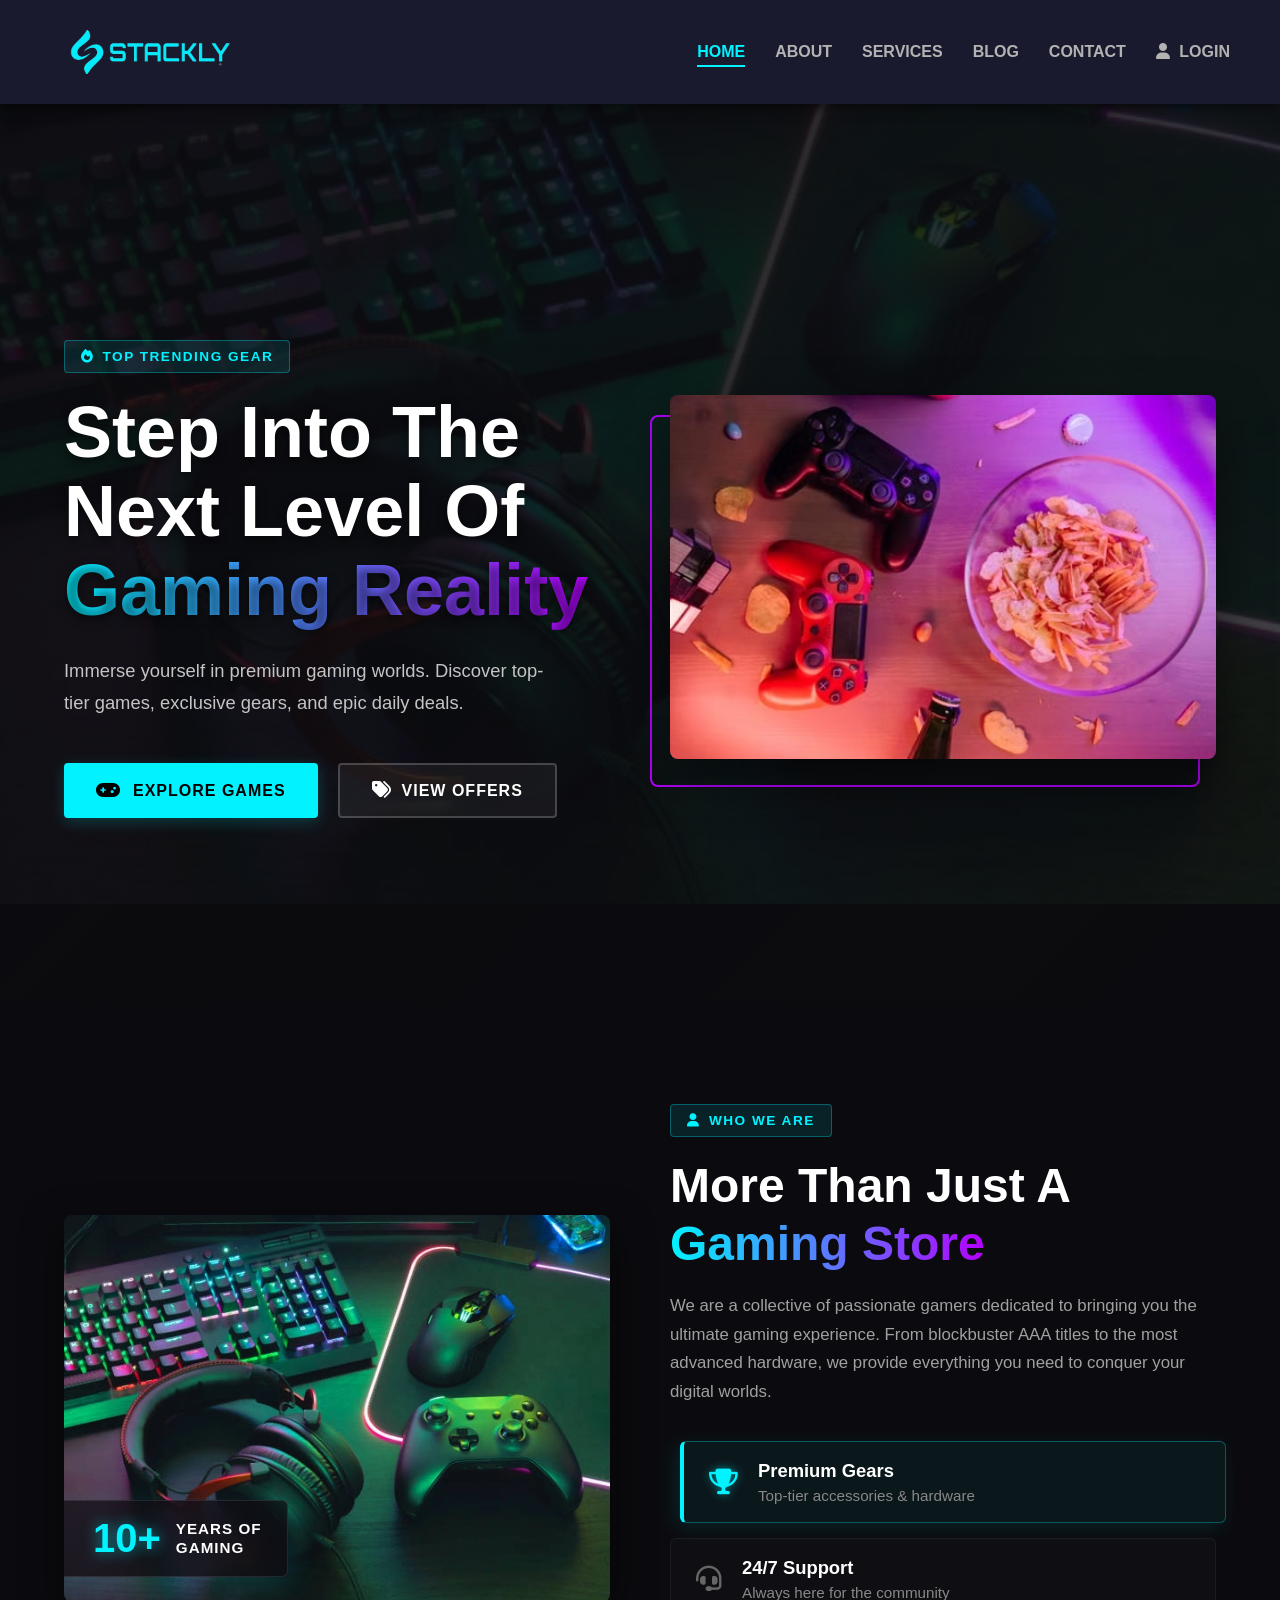
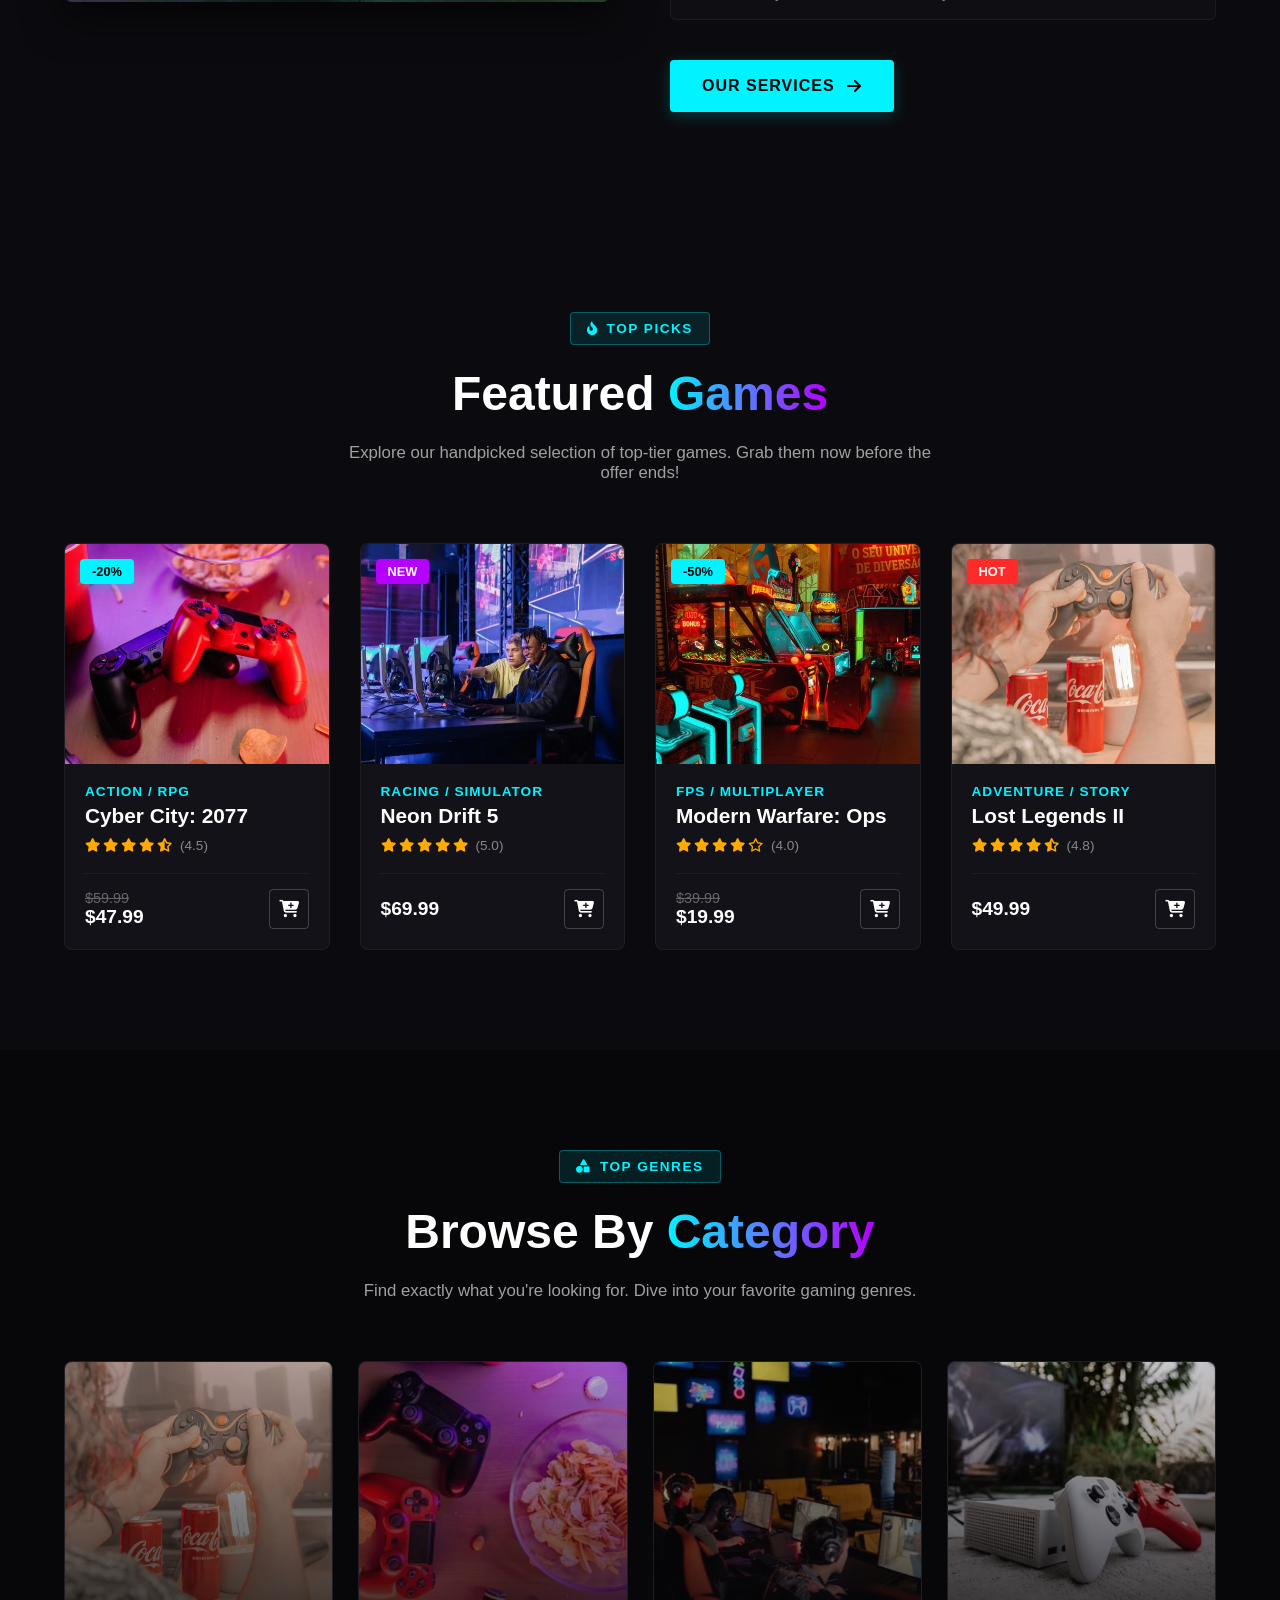
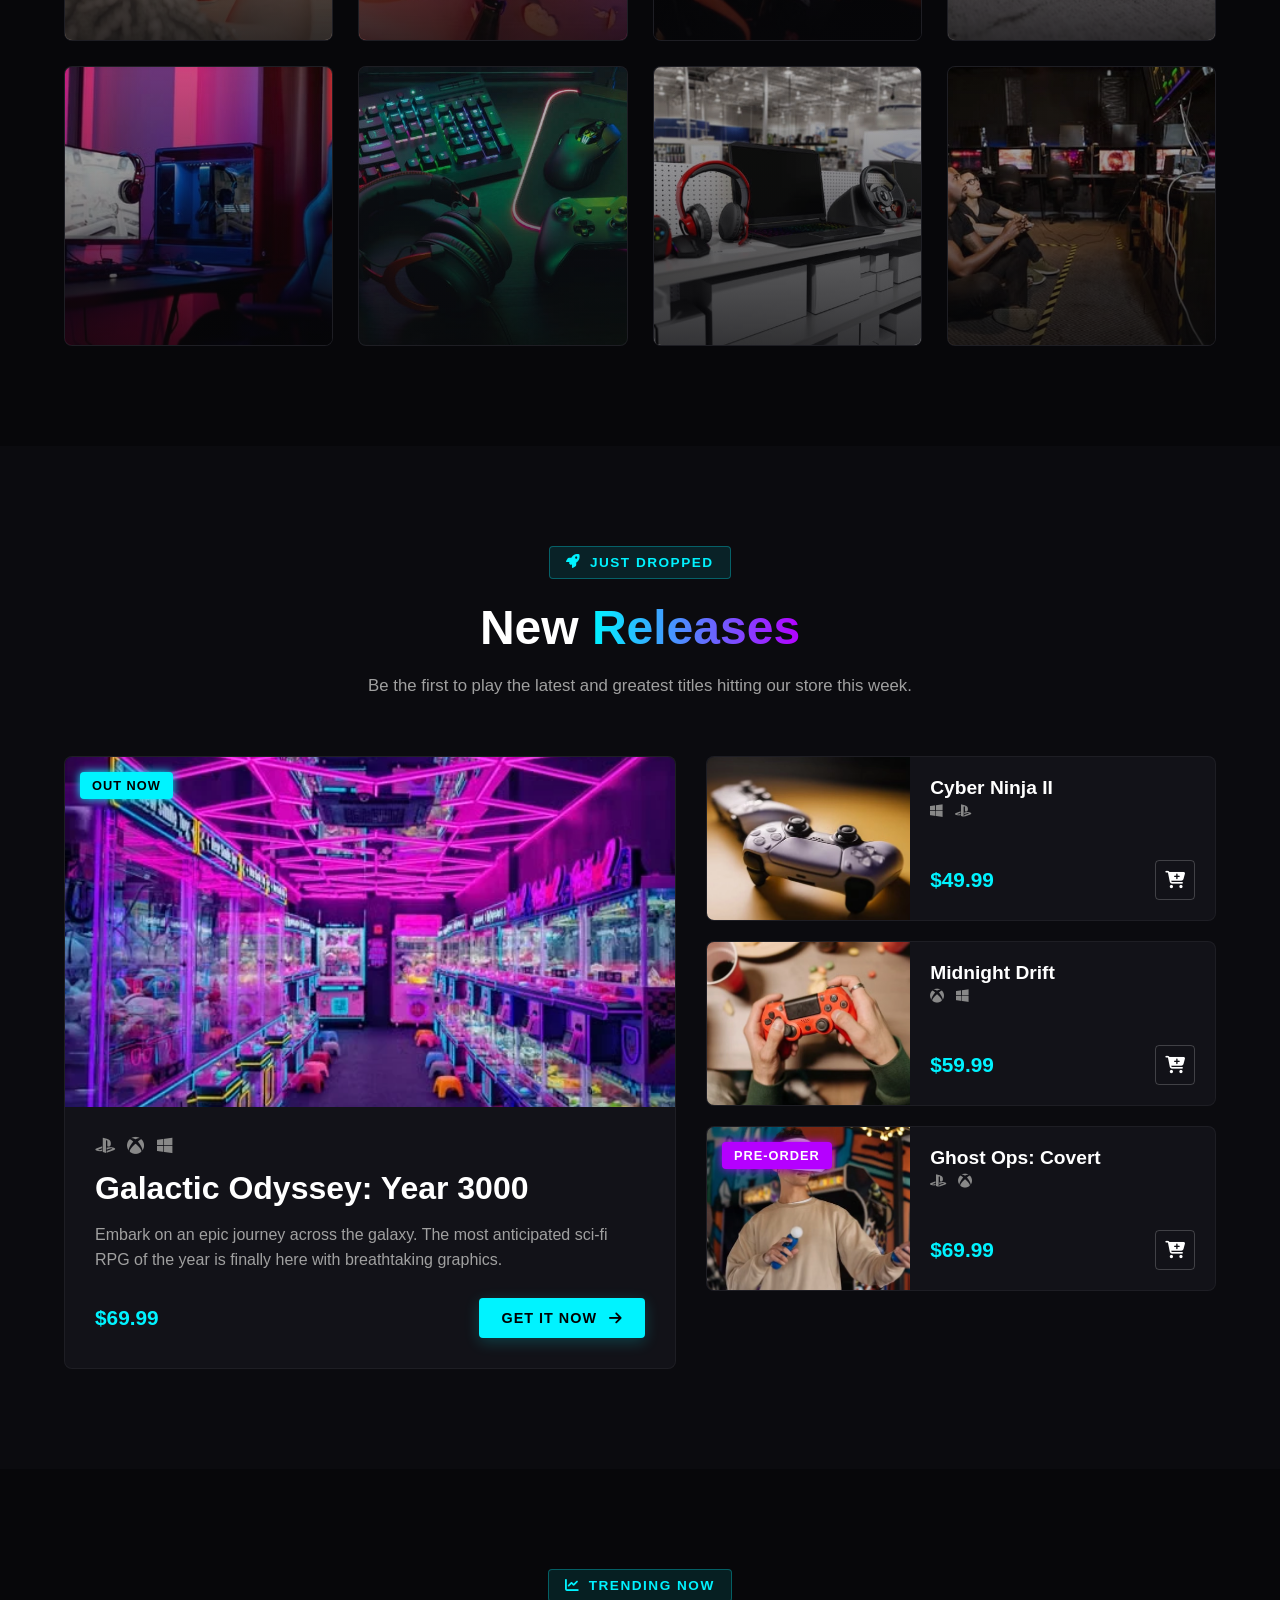
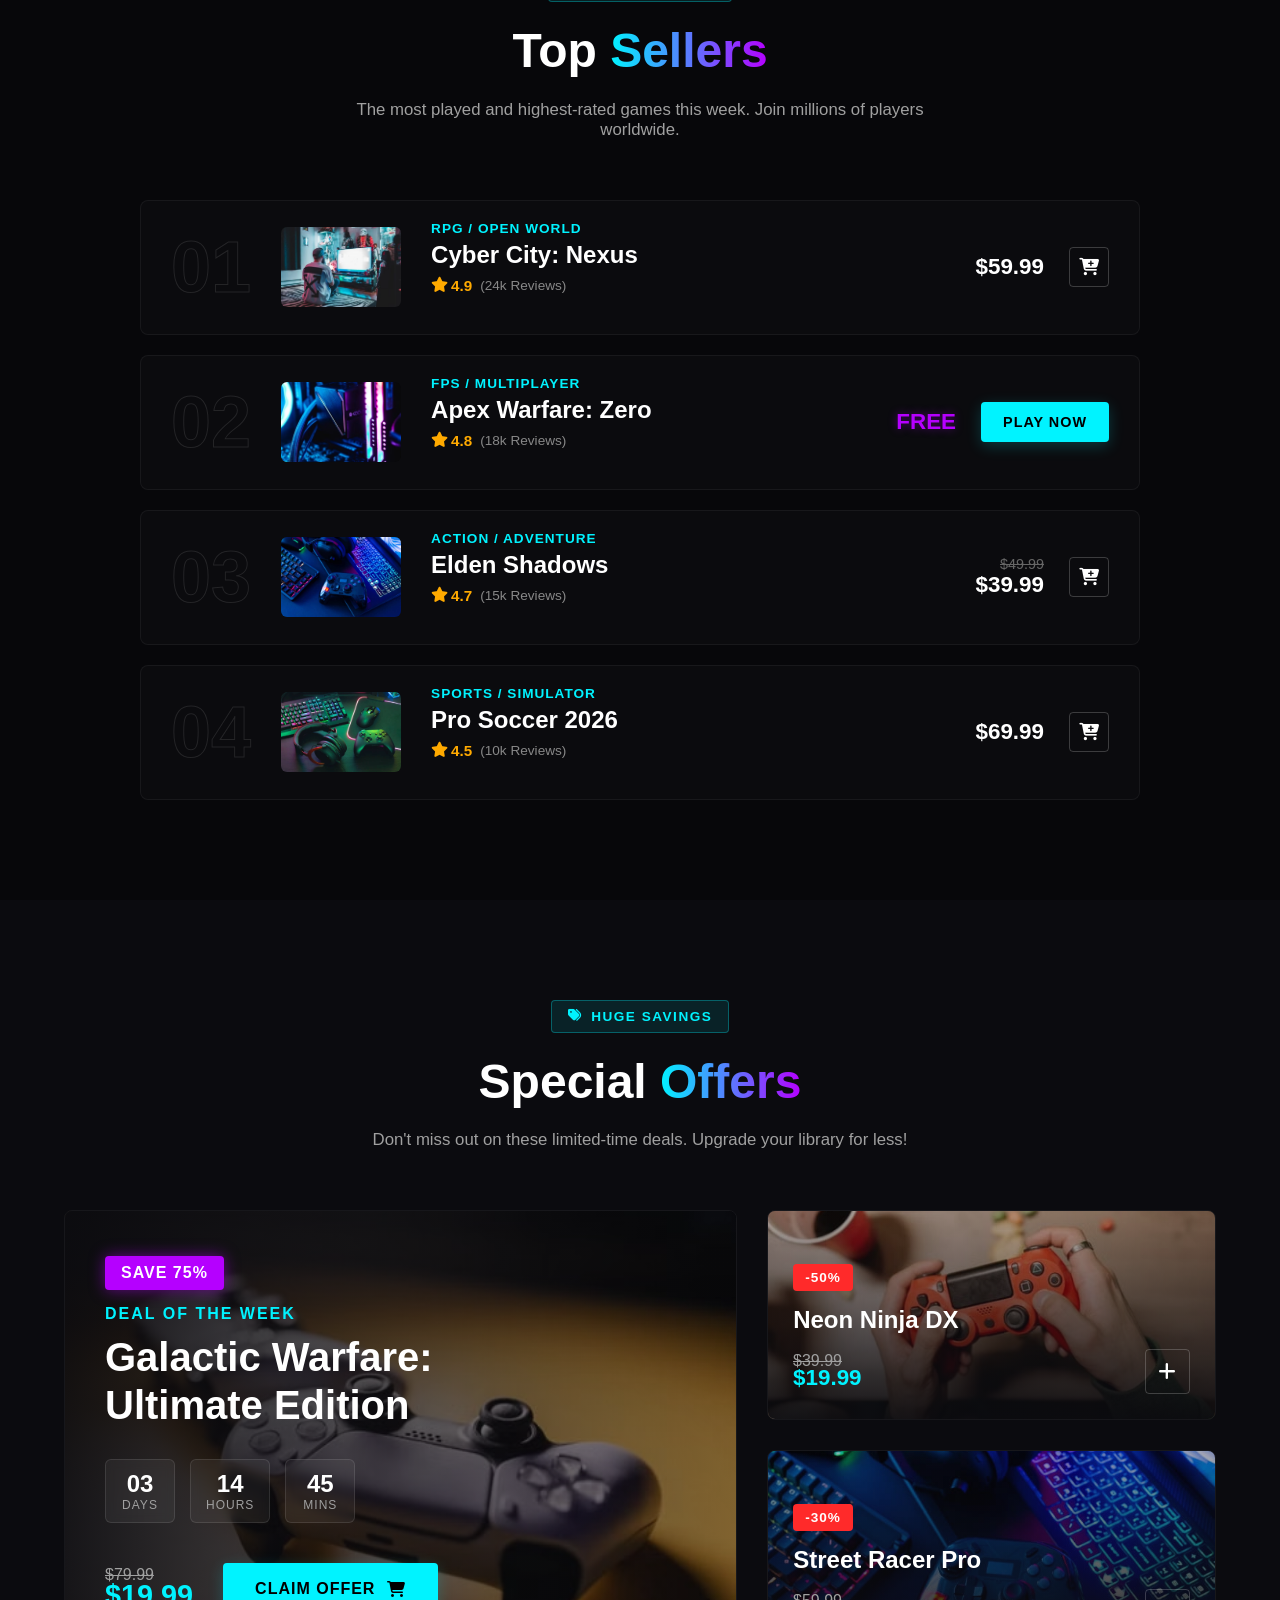
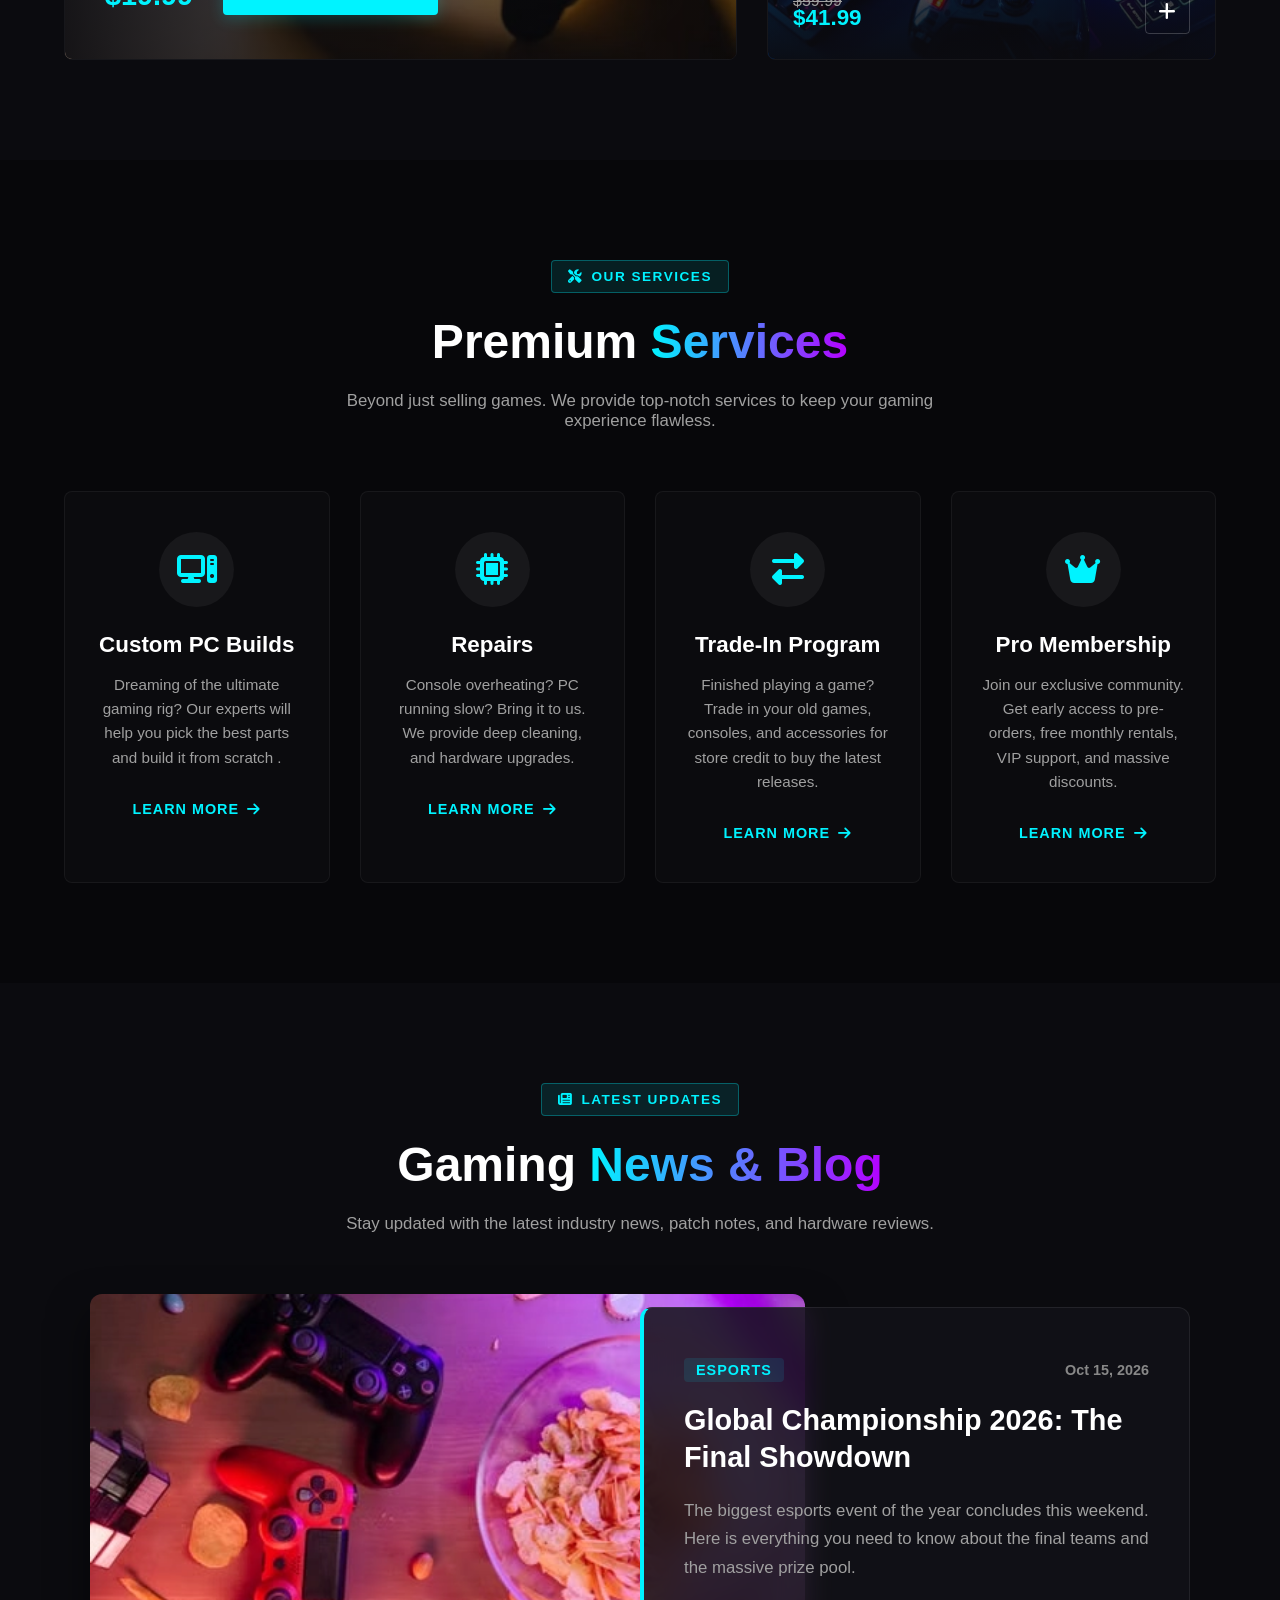
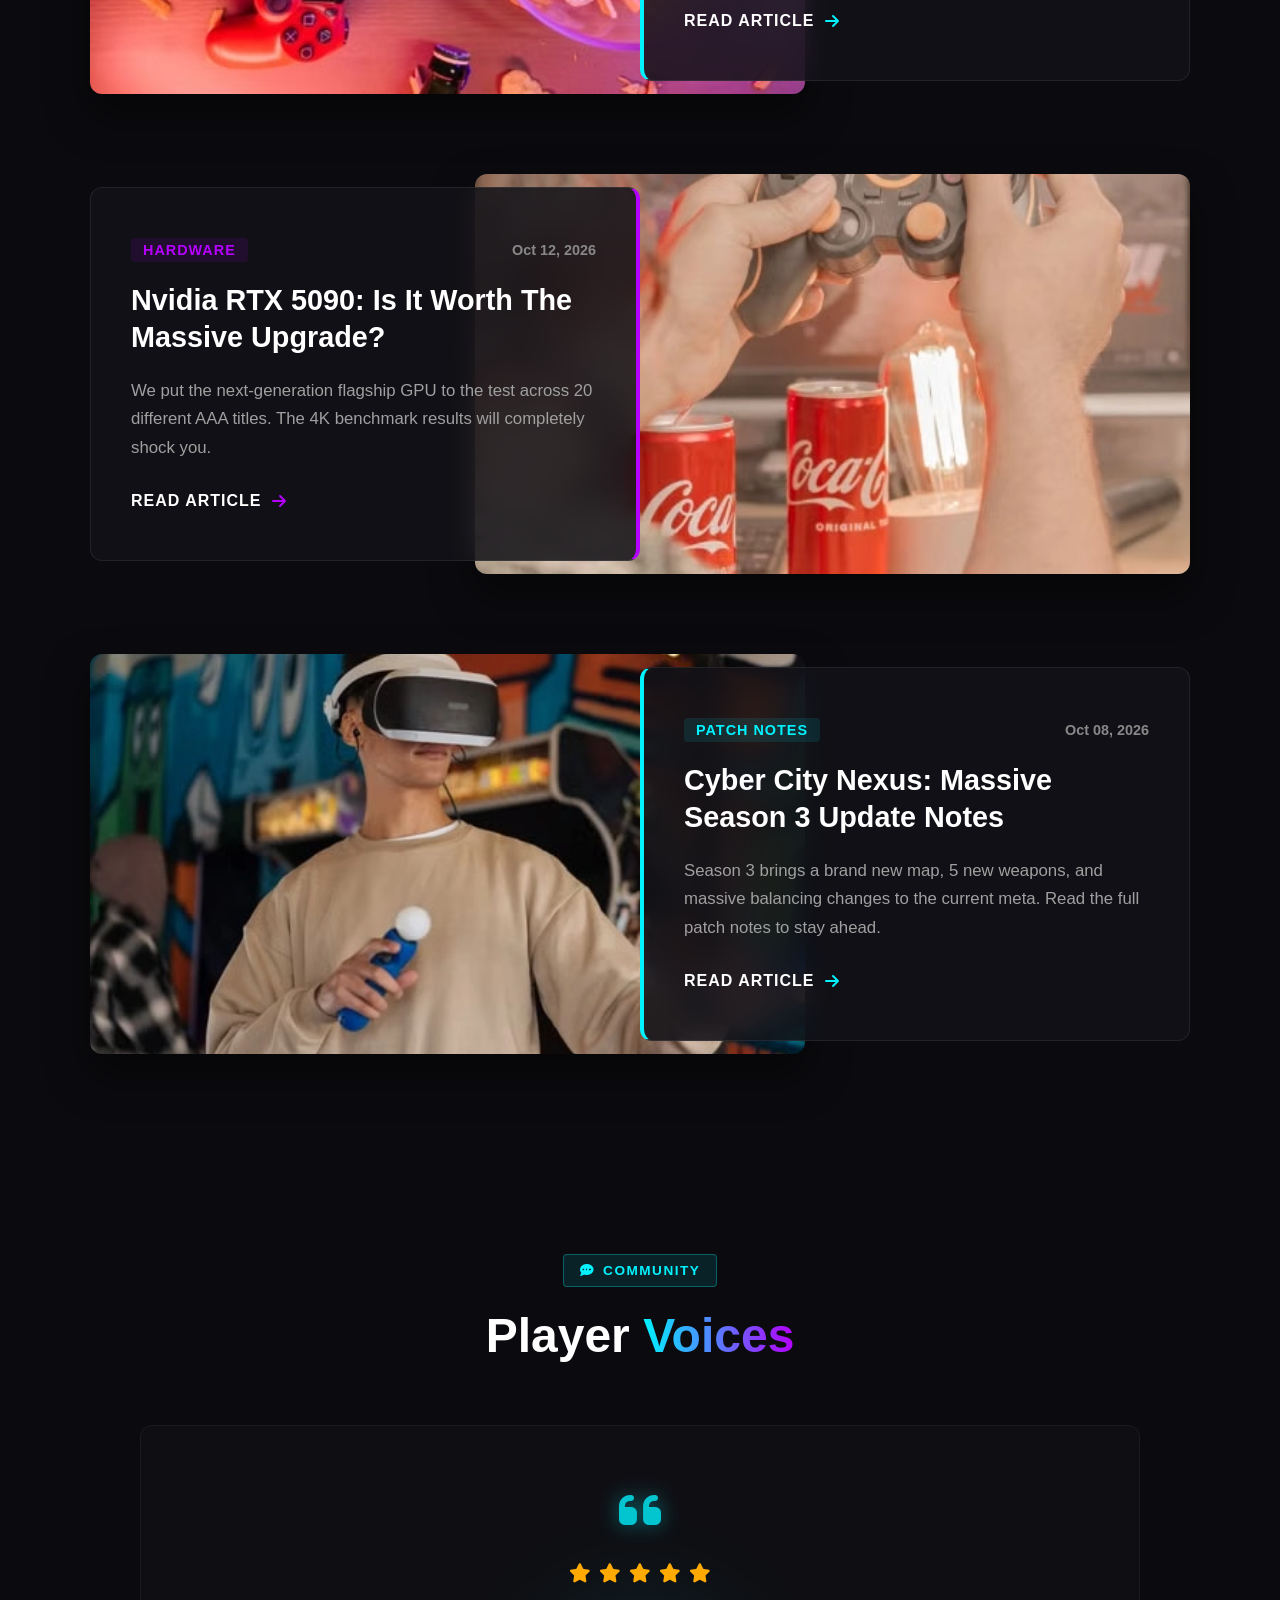
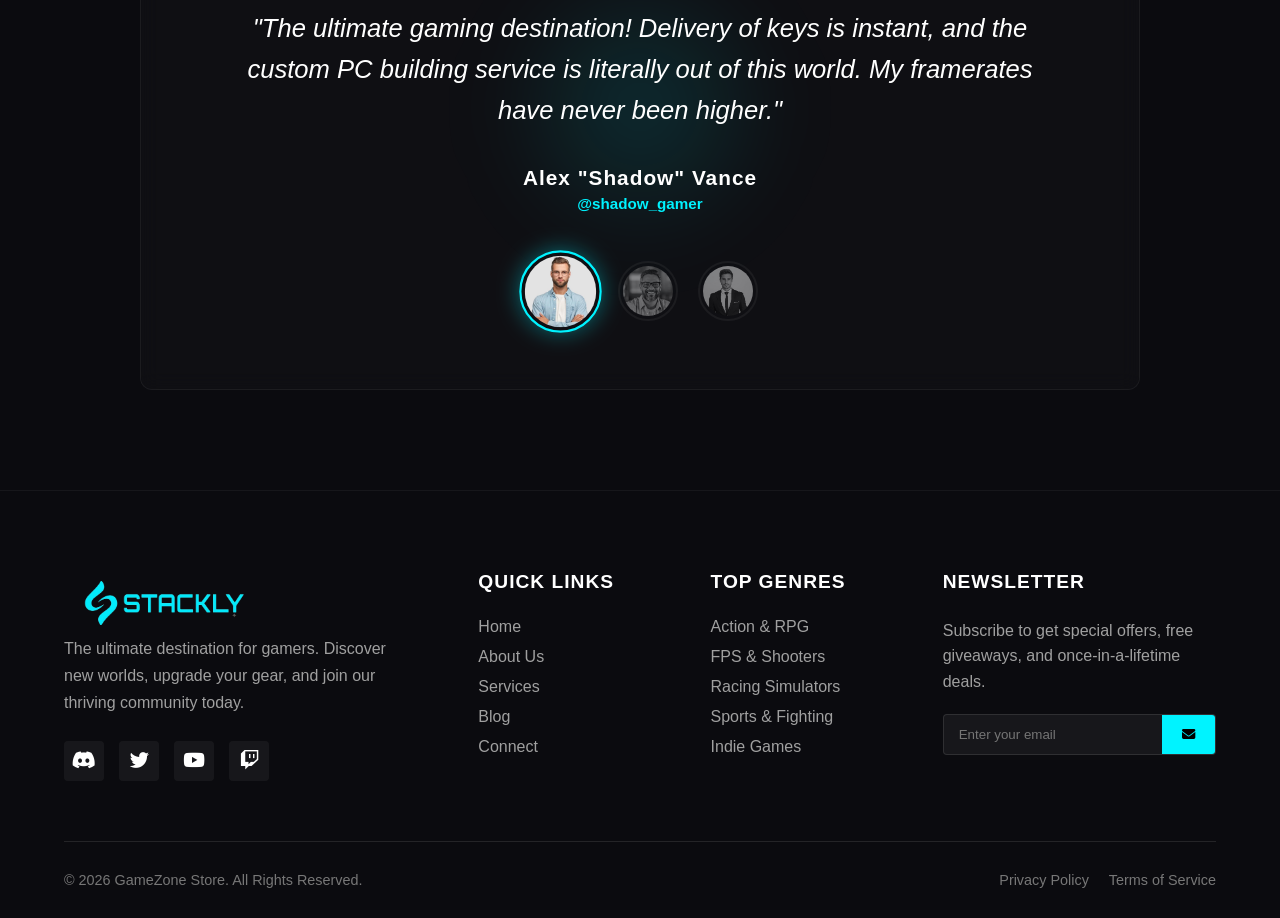
==== index.html @ 9d077d4b "Gaming Store" ====
<!DOCTYPE html>
<html lang="en">

<head>
    <meta charset="UTF-8">
    <meta name="viewport" content="width=device-width, initial-scale=1.0">
    <title>Gaming Store Navbar</title>
    <link rel="stylesheet" href="https://cdnjs.cloudflare.com/ajax/libs/font-awesome/6.4.0/css/all.min.css">
    <link href="https://unpkg.com/aos@2.3.1/dist/aos.css" rel="stylesheet">
    <link rel="stylesheet" href="style.css">
    <link rel="stylesheet" href="gaming.css">
</head>

<body>

 
<div id="cyber-loader" class="cyber-loader-overlay">
    <div class="cyber-grid-bg"></div>
    <div class="loader-content">
        
       
        <div class="loader-logo">
            <i class="fa-solid fa-gamepad"></i> STACKLEY<span class="neon-purple-text"></span>
        </div>
        
      
        <div class="loader-status" id="loader-status-text">INITIALIZING NEURAL LINK...</div>
        
  
        <div class="loader-bar-container">
            <div class="loader-bar-fill" id="loader-bar"></div>
        </div>
        
        
        <div class="loader-percentage" id="loader-percentage">0%</div>

    </div>
</div>


    <header id="main-header">
        <a href="index.html" class="logo-container">
            <img src="./asset/logo_aqua.webp" alt="Company Logo" class="logo-img">
        </a>

        <nav>
            <ul class="nav-links" id="nav-links">
                <li><a href="index.html" class="nav-item active">Home</a></li>
                <li><a href="about.html" class="nav-item">About</a></li>
                <li><a href="Service.html" class="nav-item">Services</a></li>
                <li><a href="blog.html" class="nav-item">Blog</a></li>
                <li><a href="contact.html" class="nav-item">Contact</a></li>
                <li><a href="login.html" class="nav-item login-btn"><i class="fa-solid fa-user"></i> Login</a></li>
            </ul>
        </nav>


        <div class="menu-toggle" id="menu-toggle">
            <i class="fa-solid fa-bars"></i>
        </div>
    </header>



    <section id="home" class="hero-section">

        <div class="hero-overlay"></div>

        <div class="hero-container">


            <div class="hero-content">
                <div class="badge fade-in-up">
                    <i class="fa-solid fa-fire"></i> Top Trending Gear
                </div>

                <h1 class="hero-title fade-in-up delay-1">
                    Step Into The <br>Next Level Of <br>
                    <span class="animated-text">Gaming Reality</span>
                </h1>

                <p class="hero-subtitle fade-in-up delay-2">
                    Immerse yourself in premium gaming worlds. Discover top-tier games, exclusive gears, and epic daily
                    deals.
                </p>

                <div class="hero-buttons fade-in-up delay-3">
                    <a href="404.html" class="btn btn-primary">
                        <i class="fa-solid fa-gamepad"></i> Explore Games
                    </a>
                    <a href="404.html" class="btn btn-outline">
                        <i class="fa-solid fa-tags"></i> View Offers
                    </a>
                </div>
            </div>


            <div class="hero-visual fade-in-left delay-2">
                <div class="img-wrapper">

                    <img src="./asset/g7.webp" alt="Premium Gaming Setup" class="premium-img">
                </div>
            </div>

        </div>
    </section>



    <section id="about" class="about-section">
        <div class="about-container">


            <div class="about-visual slide-in-left">
                <div class="about-img-wrapper">
                    <img id="about-main-image" src="./asset/g.webp" alt="Gaming Setup" class="about-img">


                    <div class="years-badge floating-anim">
                        <div class="badge-glow"></div>
                        <span class="highlight-number">10+</span>
                        <span class="badge-text">Years of <br>Gaming</span>
                    </div>
                </div>
            </div>


            <div class="about-content">
                <div class="badge fade-in-up delay-1">
                    <i class="fa-solid fa-user"></i> WHO WE ARE
                </div>

                <h2 class="section-title fade-in-up delay-2">
                    More Than Just A <br>
                    <span class="animated-gradient-text">Gaming Store</span>
                </h2>

                <p class="about-description fade-in-up delay-3">
                    We are a collective of passionate gamers dedicated to bringing you the ultimate gaming experience.
                    From blockbuster AAA titles to the most advanced hardware, we provide everything you need to conquer
                    your digital worlds.
                </p>


                <div class="about-features fade-in-up delay-4">

                    <div class="feature-box active-box" data-img="./asset/g1.webp" onclick="changeImage(this)">
                        <div class="feature-icon"><i class="fa-solid fa-trophy"></i></div>
                        <div class="feature-text">
                            <h4>Premium Gears</h4>
                            <p>Top-tier accessories & hardware</p>
                        </div>
                    </div>


                    <div class="feature-box" data-img="./asset/g2.webp" onclick="changeImage(this)">
                        <div class="feature-icon"><i class="fa-solid fa-headset"></i></div>
                        <div class="feature-text">
                            <h4>24/7 Support</h4>
                            <p>Always here for the community</p>
                        </div>
                    </div>
                </div>

                <div class="fade-in-up delay-5">
                    <a href="404.html" class="btn-primary pulse-btn">
                        OUR SERVICES <i class="fa-solid fa-arrow-right btn-icon"></i>
                    </a>
                </div>
            </div>

        </div>
    </section>



    <section id="featured" class="featured-section">
        <div class="featured-container">


            <div class="section-header fade-in-up">
                <div class="badge">
                    <i class="fa-solid fa-fire-flame-curved"></i> TOP PICKS
                </div>
                <h2 class="section-title">
                    Featured <span class="animated-gradient-text">Games</span>
                </h2>
                <p class="section-subtitle">
                    Explore our handpicked selection of top-tier games. Grab them now before the offer ends!
                </p>
            </div>


            <div class="game-grid">


                <div class="game-card fade-in-up delay-1">
                    <div class="card-img-wrapper">
                        <div class="discount-badge">-20%</div>
                        <img src="./asset/g3.webp" alt="Cyber Action Game" class="card-img">
                    </div>
                    <div class="card-content">
                        <div class="game-category">Action / RPG</div>
                        <h3 class="game-title">Cyber City: 2077</h3>
                        <div class="game-rating">
                            <i class="fa-solid fa-star"></i>
                            <i class="fa-solid fa-star"></i>
                            <i class="fa-solid fa-star"></i>
                            <i class="fa-solid fa-star"></i>
                            <i class="fa-solid fa-star-half-stroke"></i>
                            <span>(4.5)</span>
                        </div>
                        <div class="card-footer">
                            <div class="game-price">
                                <span class="old-price">$59.99</span>
                                <span class="new-price">$47.99</span>
                            </div>
                            <a href="404.html" class="cart-btn"><i class="fa-solid fa-cart-plus"></i></a>
                        </div>
                    </div>
                </div>


                <div class="game-card fade-in-up delay-2">
                    <div class="card-img-wrapper">
                        <div class="discount-badge new-badge">NEW</div>
                        <img src="./asset/g4.webp" alt="Racing Game" class="card-img">
                    </div>
                    <div class="card-content">
                        <div class="game-category">Racing / Simulator</div>
                        <h3 class="game-title">Neon Drift 5</h3>
                        <div class="game-rating">
                            <i class="fa-solid fa-star"></i>
                            <i class="fa-solid fa-star"></i>
                            <i class="fa-solid fa-star"></i>
                            <i class="fa-solid fa-star"></i>
                            <i class="fa-solid fa-star"></i>
                            <span>(5.0)</span>
                        </div>
                        <div class="card-footer">
                            <div class="game-price">
                                <span class="new-price">$69.99</span>
                            </div>
                            <a href="404.html" class="cart-btn"><i class="fa-solid fa-cart-plus"></i></a>
                        </div>
                    </div>
                </div>


                <div class="game-card fade-in-up delay-3">
                    <div class="card-img-wrapper">
                        <div class="discount-badge">-50%</div>
                        <img src="./asset/g5.webp" alt="Shooter Game" class="card-img">
                    </div>
                    <div class="card-content">
                        <div class="game-category">FPS / Multiplayer</div>
                        <h3 class="game-title">Modern Warfare: Ops</h3>
                        <div class="game-rating">
                            <i class="fa-solid fa-star"></i>
                            <i class="fa-solid fa-star"></i>
                            <i class="fa-solid fa-star"></i>
                            <i class="fa-solid fa-star"></i>
                            <i class="fa-regular fa-star"></i>
                            <span>(4.0)</span>
                        </div>
                        <div class="card-footer">
                            <div class="game-price">
                                <span class="old-price">$39.99</span>
                                <span class="new-price">$19.99</span>
                            </div>
                            <a href="404.html" class="cart-btn"><i class="fa-solid fa-cart-plus"></i></a>
                        </div>
                    </div>
                </div>


                <div class="game-card fade-in-up delay-4">
                    <div class="card-img-wrapper">
                        <div class="discount-badge hot-badge">HOT</div>
                        <img src="./asset/g6.webp" alt="Adventure Game" class="card-img">
                    </div>
                    <div class="card-content">
                        <div class="game-category">Adventure / Story</div>
                        <h3 class="game-title">Lost Legends II</h3>
                        <div class="game-rating">
                            <i class="fa-solid fa-star"></i>
                            <i class="fa-solid fa-star"></i>
                            <i class="fa-solid fa-star"></i>
                            <i class="fa-solid fa-star"></i>
                            <i class="fa-solid fa-star-half-stroke"></i>
                            <span>(4.8)</span>
                        </div>
                        <div class="card-footer">
                            <div class="game-price">
                                <span class="new-price">$49.99</span>
                            </div>
                            <a href="404.html" class="cart-btn"><i class="fa-solid fa-cart-plus"></i></a>
                        </div>
                    </div>
                </div>

            </div>
        </div>
    </section>



    <section id="categories" class="categories-section">
        <div class="categories-container">


            <div class="section-header fade-in-up">
                <div class="badge">
                    <i class="fa-solid fa-shapes"></i> TOP GENRES
                </div>
                <h2 class="section-title">
                    Browse By <span class="animated-gradient-text">Category</span>
                </h2>
                <p class="section-subtitle">
                    Find exactly what you're looking for. Dive into your favorite gaming genres.
                </p>
            </div>


            <div class="category-grid">


                <a href="404.html" class="category-card fade-in-up delay-1">
                    <div class="category-bg" style="background-image: url('./asset/g6.webp');"></div>
                    <div class="category-overlay"></div>
                    <div class="category-content">
                        <div class="category-icon"><i class="fa-solid fa-khanda"></i></div>
                        <h3 class="category-title">Action</h3>
                        <span class="game-count">120+ Games</span>
                    </div>
                </a>


                <a href="404.html" class="category-card fade-in-up delay-2">
                    <div class="category-bg" style="background-image: url('./asset/g7.webp');"></div>
                    <div class="category-overlay"></div>
                    <div class="category-content">
                        <div class="category-icon"><i class="fa-solid fa-car-side"></i></div>
                        <h3 class="category-title">Racing</h3>
                        <span class="game-count">85+ Games</span>
                    </div>
                </a>


                <a href="404.html" class="category-card fade-in-up delay-3">
                    <div class="category-bg" style="background-image: url('./asset/g8.webp');"></div>
                    <div class="category-overlay"></div>
                    <div class="category-content">
                        <div class="category-icon"><i class="fa-solid fa-crosshairs"></i></div>
                        <h3 class="category-title">Shooter</h3>
                        <span class="game-count">95+ Games</span>
                    </div>
                </a>


                <a href="404.html" class="category-card fade-in-up delay-4">
                    <div class="category-bg" style="background-image: url('./asset/g9.webp');"></div>
                    <div class="category-overlay"></div>
                    <div class="category-content">
                        <div class="category-icon"><i class="fa-solid fa-dragon"></i></div>
                        <h3 class="category-title">RPG</h3>
                        <span class="game-count">150+ Games</span>
                    </div>
                </a>


                <a href="404.html" class="category-card fade-in-up delay-1">
                    <div class="category-bg" style="background-image: url('./asset/g10.webp');"></div>
                    <div class="category-overlay"></div>
                    <div class="category-content">
                        <div class="category-icon"><i class="fa-solid fa-futbol"></i></div>
                        <h3 class="category-title">Sports</h3>
                        <span class="game-count">60+ Games</span>
                    </div>
                </a>


                <a href="404.html" class="category-card fade-in-up delay-2">
                    <div class="category-bg" style="background-image: url('./asset/g.webp');"></div>
                    <div class="category-overlay"></div>
                    <div class="category-content">
                        <div class="category-icon"><i class="fa-solid fa-chess-knight"></i></div>
                        <h3 class="category-title">Strategy</h3>
                        <span class="game-count">110+ Games</span>
                    </div>
                </a>


                <a href="404.html" class="category-card fade-in-up delay-3">
                    <div class="category-bg" style="background-image: url('./asset/g1.webp');"></div>
                    <div class="category-overlay"></div>
                    <div class="category-content">
                        <div class="category-icon"><i class="fa-solid fa-ghost"></i></div>
                        <h3 class="category-title">Horror</h3>
                        <span class="game-count">45+ Games</span>
                    </div>
                </a>


                <a href="404.html" class="category-card fade-in-up delay-4">
                    <div class="category-bg" style="background-image: url('./asset/g2.webp');"></div>
                    <div class="category-overlay"></div>
                    <div class="category-content">
                        <div class="category-icon"><i class="fa-solid fa-hand-fist"></i></div>
                        <h3 class="category-title">Fighting</h3>
                        <span class="game-count">70+ Games</span>
                    </div>
                </a>

            </div>
        </div>
    </section>



    <section id="new-releases" class="new-releases-section">
        <div class="releases-container">


            <div class="section-header fade-in-up">
                <div class="badge">
                    <i class="fa-solid fa-rocket"></i> JUST DROPPED
                </div>
                <h2 class="section-title">
                    New <span class="animated-gradient-text">Releases</span>
                </h2>
                <p class="section-subtitle">
                    Be the first to play the latest and greatest titles hitting our store this week.
                </p>
            </div>


            <div class="releases-grid">


                <div class="release-card large-card fade-in-up delay-1">
                    <div class="release-img-wrapper">
                        <div class="release-badge pulse-badge">OUT NOW</div>
                        <img src="./asset/g11.webp" alt="Space Odyssey" class="release-img">
                    </div>
                    <div class="release-content">
                        <div class="platform-icons">
                            <i class="fa-brands fa-playstation"></i>
                            <i class="fa-brands fa-xbox"></i>
                            <i class="fa-brands fa-windows"></i>
                        </div>
                        <h3 class="release-title">Galactic Odyssey: Year 3000</h3>
                        <p class="release-desc">Embark on an epic journey across the galaxy. The most anticipated sci-fi
                            RPG of the year is finally here with breathtaking graphics.</p>
                        <div class="release-footer">
                            <span class="release-price">$69.99</span>
                            <a href="404.html" class="btn-primary btn-small">
                                Get It Now <i class="fa-solid fa-arrow-right btn-icon"></i>
                            </a>
                        </div>
                    </div>
                </div>


                <div class="small-cards-column">


                    <div class="release-card small-card fade-in-up delay-2">
                        <div class="release-img-wrapper">
                            <img src="./asset/g12.webp" alt="Cyber Ninja" class="release-img">
                        </div>
                        <div class="release-content">
                            <h4 class="release-title">Cyber Ninja II</h4>
                            <div class="platform-icons small-icons">
                                <i class="fa-brands fa-windows"></i>
                                <i class="fa-brands fa-playstation"></i>
                            </div>
                            <div class="release-footer">
                                <span class="release-price">$49.99</span>
                                <a href="404.html" class="cart-btn"><i class="fa-solid fa-cart-plus"></i></a>
                            </div>
                        </div>
                    </div>


                    <div class="release-card small-card fade-in-up delay-3">
                        <div class="release-img-wrapper">
                            <img src="./asset/g13.webp" alt="Street Racer" class="release-img">
                        </div>
                        <div class="release-content">
                            <h4 class="release-title">Midnight Drift</h4>
                            <div class="platform-icons small-icons">
                                <i class="fa-brands fa-xbox"></i>
                                <i class="fa-brands fa-windows"></i>
                            </div>
                            <div class="release-footer">
                                <span class="release-price">$59.99</span>
                                <a href="404.html" class="cart-btn"><i class="fa-solid fa-cart-plus"></i></a>
                            </div>
                        </div>
                    </div>


                    <div class="release-card small-card fade-in-up delay-4">
                        <div class="release-img-wrapper">
                            <div class="release-badge pre-order-badge">PRE-ORDER</div>
                            <img src="./asset/g14.webp" alt="Warzone" class="release-img">
                        </div>
                        <div class="release-content">
                            <h4 class="release-title">Ghost Ops: Covert</h4>
                            <div class="platform-icons small-icons">
                                <i class="fa-brands fa-playstation"></i>
                                <i class="fa-brands fa-xbox"></i>
                            </div>
                            <div class="release-footer">
                                <span class="release-price">$69.99</span>
                                <a href="404.html" class="cart-btn"><i class="fa-solid fa-cart-plus"></i></a>
                            </div>
                        </div>
                    </div>

                </div>
            </div>
        </div>
    </section>




    <section id="trending" class="trending-section">
        <div class="trending-container">


            <div class="section-header fade-in-up">
                <div class="badge">
                    <i class="fa-solid fa-chart-line"></i> TRENDING NOW
                </div>
                <h2 class="section-title">
                    Top <span class="animated-gradient-text">Sellers</span>
                </h2>
                <p class="section-subtitle">
                    The most played and highest-rated games this week. Join millions of players worldwide.
                </p>
            </div>


            <div class="trending-list">


                <div class="trending-item fade-in-up delay-1">
                    <div class="rank-number">01</div>
                    <div class="trending-img-wrapper">
                        <img src="./asset/g16.webp" alt="Cyberpunk" class="trending-img">
                    </div>
                    <div class="trending-info">
                        <div class="game-category">RPG / Open World</div>
                        <h3 class="game-title">Cyber City: Nexus</h3>
                        <div class="game-rating">
                            <i class="fa-solid fa-star"></i> 4.9 <span class="review-count">(24k Reviews)</span>
                        </div>
                    </div>
                    <div class="trending-action">
                        <div class="trending-price">$59.99</div>
                        <a href="404.html" class="cart-btn"><i class="fa-solid fa-cart-plus"></i></a>
                    </div>
                </div>


                <div class="trending-item fade-in-up delay-2">
                    <div class="rank-number">02</div>
                    <div class="trending-img-wrapper">
                        <img src="./asset/g17.webp" alt="FPS Game" class="trending-img">
                    </div>
                    <div class="trending-info">
                        <div class="game-category">FPS / Multiplayer</div>
                        <h3 class="game-title">Apex Warfare: Zero</h3>
                        <div class="game-rating">
                            <i class="fa-solid fa-star"></i> 4.8 <span class="review-count">(18k Reviews)</span>
                        </div>
                    </div>
                    <div class="trending-action">
                        <div class="trending-price free-price">FREE</div>
                        <a href="404.html" class="btn-primary btn-play">Play Now</a>
                    </div>
                </div>


                <div class="trending-item fade-in-up delay-3">
                    <div class="rank-number">03</div>
                    <div class="trending-img-wrapper">
                        <img src="./asset/g18.webp" alt="Action Game" class="trending-img">
                    </div>
                    <div class="trending-info">
                        <div class="game-category">Action / Adventure</div>
                        <h3 class="game-title">Elden Shadows</h3>
                        <div class="game-rating">
                            <i class="fa-solid fa-star"></i> 4.7 <span class="review-count">(15k Reviews)</span>
                        </div>
                    </div>
                    <div class="trending-action">
                        <div class="trending-price">
                            <span class="old-price">$49.99</span>
                            $39.99
                        </div>
                        <a href="404.html" class="cart-btn"><i class="fa-solid fa-cart-plus"></i></a>
                    </div>
                </div>


                <div class="trending-item fade-in-up delay-4">
                    <div class="rank-number">04</div>
                    <div class="trending-img-wrapper">
                        <img src="./asset/g.webp" alt="Sports Game" class="trending-img">
                    </div>
                    <div class="trending-info">
                        <div class="game-category">Sports / Simulator</div>
                        <h3 class="game-title">Pro Soccer 2026</h3>
                        <div class="game-rating">
                            <i class="fa-solid fa-star"></i> 4.5 <span class="review-count">(10k Reviews)</span>
                        </div>
                    </div>
                    <div class="trending-action">
                        <div class="trending-price">$69.99</div>
                        <a href="404.html" class="cart-btn"><i class="fa-solid fa-cart-plus"></i></a>
                    </div>
                </div>

            </div>
        </div>
    </section>



    <section id="offers" class="offers-section">
        <div class="offers-container">


            <div class="section-header fade-in-up">
                <div class="badge">
                    <i class="fa-solid fa-tags"></i> HUGE SAVINGS
                </div>
                <h2 class="section-title">
                    Special <span class="animated-gradient-text">Offers</span>
                </h2>
                <p class="section-subtitle">
                    Don't miss out on these limited-time deals. Upgrade your library for less!
                </p>
            </div>


            <div class="offers-grid">


                <div class="offer-card large-offer fade-in-up delay-1">
                    <div class="offer-bg" style="background-image: url('./asset/g12.webp');"></div>
                    <div class="offer-overlay"></div>

                    <div class="offer-content">
                        <div class="discount-tag highlight-tag">SAVE 75%</div>
                        <h4 class="offer-subtitle">DEAL OF THE WEEK</h4>
                        <h2 class="offer-title">Galactic Warfare: Ultimate Edition</h2>


                        <div class="countdown-timer">
                            <div class="time-box">
                                <span class="time-num">03</span>
                                <span class="time-label">Days</span>
                            </div>
                            <div class="time-box">
                                <span class="time-num">14</span>
                                <span class="time-label">Hours</span>
                            </div>
                            <div class="time-box">
                                <span class="time-num">45</span>
                                <span class="time-label">Mins</span>
                            </div>
                        </div>

                        <div class="offer-action">
                            <div class="offer-price">
                                <span class="old-price">$79.99</span>
                                <span class="new-price">$19.99</span>
                            </div>
                            <a href="404.html" class="btn-primary">Claim Offer <i
                                    class="fa-solid fa-cart-shopping btn-icon"></i></a>
                        </div>
                    </div>
                </div>


                <div class="small-offers-column">


                    <div class="offer-card small-offer fade-in-up delay-2">
                        <div class="offer-bg" style="background-image: url('./asset/g13.webp');"></div>
                        <div class="offer-overlay"></div>
                        <div class="offer-content">
                            <div class="discount-tag">-50%</div>
                            <h3 class="offer-title">Neon Ninja DX</h3>
                            <div class="offer-action">
                                <div class="offer-price">
                                    <span class="old-price">$39.99</span>
                                    <span class="new-price">$19.99</span>
                                </div>
                                <a href="404.html" class="cart-btn-outline"><i class="fa-solid fa-plus"></i></a>
                            </div>
                        </div>
                    </div>


                    <div class="offer-card small-offer fade-in-up delay-3">
                        <div class="offer-bg" style="background-image: url('./asset/g18.webp');"></div>
                        <div class="offer-overlay"></div>
                        <div class="offer-content">
                            <div class="discount-tag">-30%</div>
                            <h3 class="offer-title">Street Racer Pro</h3>
                            <div class="offer-action">
                                <div class="offer-price">
                                    <span class="old-price">$59.99</span>
                                    <span class="new-price">$41.99</span>
                                </div>
                                <a href="404.html" class="cart-btn-outline"><i class="fa-solid fa-plus"></i></a>
                            </div>
                        </div>
                    </div>

                </div>

            </div>
        </div>
    </section>




    <section id="services" class="services-section">
        <div class="services-container">


            <div class="section-header fade-in-up">
                <div class="badge">
                    <i class="fa-solid fa-screwdriver-wrench"></i> OUR SERVICES
                </div>
                <h2 class="section-title">
                    Premium <span class="animated-gradient-text">Services</span>
                </h2>
                <p class="section-subtitle">
                    Beyond just selling games. We provide top-notch services to keep your gaming experience flawless.
                </p>
            </div>


            <div class="services-grid">


                <div class="service-card fade-in-up delay-1">
                    <div class="service-icon"><i class="fa-solid fa-computer"></i></div>
                    <h3 class="service-title">Custom PC Builds</h3>
                    <p class="service-desc">Dreaming of the ultimate gaming rig? Our experts will help you pick the best
                        parts and build it from scratch .</p>
                    <a href="404.html" class="service-link">Learn More <i class="fa-solid fa-arrow-right"></i></a>
                </div>


                <div class="service-card fade-in-up delay-2">
                    <div class="service-icon"><i class="fa-solid fa-microchip"></i></div>
                    <h3 class="service-title">Repairs </h3>
                    <p class="service-desc">Console overheating? PC running slow? Bring it to us. We provide deep
                        cleaning, and hardware upgrades.</p>
                    <a href="404.html" class="service-link">Learn More <i class="fa-solid fa-arrow-right"></i></a>
                </div>


                <div class="service-card fade-in-up delay-3">
                    <div class="service-icon"><i class="fa-solid fa-right-left"></i></div>
                    <h3 class="service-title">Trade-In Program</h3>
                    <p class="service-desc">Finished playing a game? Trade in your old games, consoles, and accessories
                        for store credit to buy the latest releases.</p>
                    <a href="404.html" class="service-link">Learn More <i class="fa-solid fa-arrow-right"></i></a>
                </div>


                <div class="service-card fade-in-up delay-4">
                    <div class="service-icon"><i class="fa-solid fa-crown"></i></div>
                    <h3 class="service-title">Pro Membership</h3>
                    <p class="service-desc">Join our exclusive community. Get early access to pre-orders, free monthly
                        rentals, VIP support, and massive discounts.</p>
                    <a href="404.html" class="service-link">Learn More <i class="fa-solid fa-arrow-right"></i></a>
                </div>

            </div>
        </div>
    </section>






    <section id="blog" class="blog-section-ultimate">
        <div class="blog-container">


            <div class="section-header fade-in-up">
                <div class="badge">
                    <i class="fa-solid fa-newspaper"></i> LATEST UPDATES
                </div>
                <h2 class="section-title">
                    Gaming <span class="animated-gradient-text">News & Blog</span>
                </h2>
                <p class="section-subtitle">
                    Stay updated with the latest industry news, patch notes, and hardware reviews.
                </p>
            </div>


            <div class="blog-zigzag-wrapper">


                <article class="blog-item fade-in-up delay-1">
                    <div class="blog-image">
                        <img src="./asset/g7.webp" alt="Esports">
                    </div>
                    <div class="blog-content content-right">
                        <div class="blog-meta">
                            <span class="category">Esports</span>
                            <span class="date">Oct 15, 2026</span>
                        </div>
                        <h3 class="blog-title">Global Championship 2026: The Final Showdown</h3>
                        <p class="blog-excerpt">The biggest esports event of the year concludes this weekend. Here is
                            everything you need to know about the final teams and the massive prize pool.</p>
                        <a href="404.html" class="btn-read-more">Read Article <i
                                class="fa-solid fa-arrow-right"></i></a>
                    </div>
                </article>


                <article class="blog-item fade-in-up delay-2">
                    <div class="blog-image image-right">
                        <img src="./asset/g6.webp" alt="Hardware">
                    </div>
                    <div class="blog-content content-left">
                        <div class="blog-meta">
                            <span class="category category-purple">Hardware</span>
                            <span class="date">Oct 12, 2026</span>
                        </div>
                        <h3 class="blog-title">Nvidia RTX 5090: Is It Worth The Massive Upgrade?</h3>
                        <p class="blog-excerpt">We put the next-generation flagship GPU to the test across 20 different
                            AAA titles. The 4K benchmark results will completely shock you.</p>
                        <a href="404.html" class="btn-read-more">Read Article <i
                                class="fa-solid fa-arrow-right"></i></a>
                    </div>
                </article>


                <article class="blog-item fade-in-up delay-3">
                    <div class="blog-image">
                        <img src="./asset/g14.webp" alt="Update">
                    </div>
                    <div class="blog-content content-right">
                        <div class="blog-meta">
                            <span class="category">Patch Notes</span>
                            <span class="date">Oct 08, 2026</span>
                        </div>
                        <h3 class="blog-title">Cyber City Nexus: Massive Season 3 Update Notes</h3>
                        <p class="blog-excerpt">Season 3 brings a brand new map, 5 new weapons, and massive balancing
                            changes to the current meta. Read the full patch notes to stay ahead.</p>
                        <a href="404.html" class="btn-read-more">Read Article <i
                                class="fa-solid fa-arrow-right"></i></a>
                    </div>
                </article>

            </div>
        </div>
    </section>




    <section id="reviews" class="reviews-section-v2">
        <div class="reviews-container-v2">


            <div class="section-header fade-in-up">
                <div class="badge">
                    <i class="fa-solid fa-comment-dots"></i> COMMUNITY
                </div>
                <h2 class="section-title">
                    Player <span class="animated-gradient-text">Voices</span>
                </h2>
            </div>


            <div class="testimonial-showcase fade-in-up delay-2">


                <div class="glow-orb"></div>

                <i class="fa-solid fa-quote-left giant-quote"></i>


                <div class="review-track">


                    <div class="review-content active-review" id="review-0">
                        <div class="review-stars">
                            <i class="fa-solid fa-star"></i><i class="fa-solid fa-star"></i><i
                                class="fa-solid fa-star"></i><i class="fa-solid fa-star"></i><i
                                class="fa-solid fa-star"></i>
                        </div>
                        <p class="review-text">"The ultimate gaming destination! Delivery of keys is instant, and the
                            custom PC building service is literally out of this world. My framerates have never been
                            higher."</p>
                        <div class="review-author">
                            <h4 class="author-name">Alex "Shadow" Vance</h4>
                            <span class="author-tag">@shadow_gamer</span>
                        </div>
                    </div>


                    <div class="review-content" id="review-1">
                        <div class="review-stars">
                            <i class="fa-solid fa-star"></i><i class="fa-solid fa-star"></i><i
                                class="fa-solid fa-star"></i><i class="fa-solid fa-star"></i><i
                                class="fa-solid fa-star-half-stroke"></i>
                        </div>
                        <p class="review-text">"I traded in my old console and games here. They gave me the best value
                            compared to any other store. Used the store credit to grab the latest RPG. Fantastic
                            experience!"</p>
                        <div class="review-author">
                            <h4 class="author-name">David "Sniper" Lee</h4>
                            <span class="author-tag">@david_aimbot</span>
                        </div>
                    </div>


                    <div class="review-content" id="review-2">
                        <div class="review-stars">
                            <i class="fa-solid fa-star"></i><i class="fa-solid fa-star"></i><i
                                class="fa-solid fa-star"></i><i class="fa-solid fa-star"></i><i
                                class="fa-solid fa-star"></i>
                        </div>
                        <p class="review-text">"Their Pro Membership is a game-changer. Early access to pre-orders and
                            massive discounts saved me hundreds of dollars this year alone. Highly recommended!"</p>
                        <div class="review-author">
                            <h4 class="author-name">Marcus "Ghost" Cole</h4>
                            <span class="author-tag">@ghost_recon24</span>
                        </div>
                    </div>

                </div>


                <div class="review-avatars">
                    <div class="avatar-btn active-avatar" onclick="changeReview(0)">
                        <img src="./asset/man3.webp" alt="Alex">
                    </div>
                    <div class="avatar-btn" onclick="changeReview(1)">
                        <img src="./asset/man2.webp" alt="David">
                    </div>
                    <div class="avatar-btn" onclick="changeReview(2)">
                        <img src="./asset/man1.webp" alt="Marcus">
                    </div>
                </div>

            </div>
        </div>
    </section>






    <footer class="main-footer">
        <div class="footer-container">


            <div class="footer-top">

                <div class="footer-col brand-col">
                    <a href="index.html" class="logo-container">
                        <img src="./asset/logo_aqua.webp" alt="Company Logo" class="logo-img">
                    </a>
                    <p>The ultimate destination for gamers. Discover new worlds, upgrade your gear, and join our
                        thriving community today.</p>
                    <div class="social-links">
                        <a href="404.html" class="social-icon"><i class="fa-brands fa-discord"></i></a>
                        <a href="404.html" class="social-icon"><i class="fa-brands fa-twitter"></i></a>
                        <a href="404.html" class="social-icon"><i class="fa-brands fa-youtube"></i></a>
                        <a href="404.html" class="social-icon"><i class="fa-brands fa-twitch"></i></a>
                    </div>
                </div>


                <div class="footer-col">
                    <h4>Quick Links</h4>
                    <ul>
                        <li><a href="index.html">Home</a></li>
                        <li><a href="about.html">About Us</a></li>
                        <li><a href="Service.html">Services</a></li>
                        <li><a href="blog.html">Blog</a></li>
                        <li><a href="contact.html">Connect</a></li>
                    </ul>
                </div>


                <div class="footer-col">
                    <h4>Top Genres</h4>
                    <ul>
                        <li><a href="404.html">Action & RPG</a></li>
                        <li><a href="404.html">FPS & Shooters</a></li>
                        <li><a href="404.html">Racing Simulators</a></li>
                        <li><a href="404.html">Sports & Fighting</a></li>
                        <li><a href="404.html">Indie Games</a></li>
                    </ul>
                </div>


                <div class="footer-col newsletter-col">
                    <h4>Newsletter</h4>
                    <p>Subscribe to get special offers, free giveaways, and once-in-a-lifetime deals.</p>
                    <form class="newsletter-form" id="newsletterForm" novalidate>
                        <input type="email" id="newsletterEmail" placeholder="Enter your email">
                        <button type="submit"><i class="fa-solid fa-envelope"></i></button>
                    </form>

                    <div id="newsletterMsg" class="form-msg"></div>
                </div>
            </div>


            <div class="footer-bottom">
                <p>&copy; 2026 GameZone Store. All Rights Reserved.</p>
                <div class="footer-legal">
                    <a href="404.html">Privacy Policy</a>
                    <a href="404.html">Terms of Service</a>
                </div>
            </div>

        </div>
    </footer>


    <script src="https://unpkg.com/aos@2.3.1/dist/aos.js"></script>
    <script src="main.js"></script>

    <script>

        document.addEventListener('DOMContentLoaded', function () {
            AOS.init({
                once: true,
                offset: 100
            });
        });
    </script>


    <script>

        function changeImage(element) {
            let boxes = document.querySelectorAll('.feature-box');
            boxes.forEach(box => {
                box.classList.remove('active-box');
            });

            element.classList.add('active-box');

            let newImg = element.getAttribute('data-img');
            let mainImage = document.getElementById('about-main-image');

            mainImage.classList.remove('img-fade');


            setTimeout(() => {
                mainImage.src = newImg;
                mainImage.classList.add('img-fade');
            }, 20);
        }




        function changeReview(index) {

            const reviews = document.querySelectorAll('.review-content');
            const avatars = document.querySelectorAll('.avatar-btn');


            reviews.forEach(review => review.classList.remove('active-review'));
            avatars.forEach(avatar => avatar.classList.remove('active-avatar'));

            document.getElementById(`review-${index}`).classList.add('active-review');
            avatars[index].classList.add('active-avatar');
        }
    </script>



</body>

</html>
---- style.css ----
.hero-section {
    position: relative;
    min-height: 100vh;
    display: flex;
    align-items: center;
    justify-content: center;
    padding: 100px 5% 50px;
    background: url('./asset/g.webp') center/cover no-repeat;
    background-attachment: fixed;
    overflow: hidden;
}


.hero-overlay {
    position: absolute;
    top: 0;
    left: 0;
    width: 100%;
    height: 100%;
    background: linear-gradient(135deg, rgba(11, 11, 15, 0.95) 0%, rgba(11, 11, 15, 0.75) 100%);
    z-index: 1;
}

.hero-container {
    position: relative;
    z-index: 2;
    display: flex;
    align-items: center;
    justify-content: space-between;
    max-width: 1250px;
    width: 100%;
    gap: 60px;
}


.hero-content {
    flex: 1;
    max-width: 600px;
}

.badge {
    display: inline-flex;
    align-items: center;
    gap: 8px;
    background: rgba(0, 243, 255, 0.1);
    color: #00f3ff;
    padding: 8px 18px;
    border-radius: 4px;
    font-size: 0.9rem;
    font-weight: 600;
    margin-bottom: 25px;
    border-left: 3px solid #00f3ff;
    letter-spacing: 1px;
    text-transform: uppercase;
}

.hero-title {
    font-size: 4.5rem;
    font-weight: 800;
    color: #ffffff;
    line-height: 1.1;
    margin-bottom: 25px;
    text-shadow: 0 4px 10px rgba(0, 0, 0, 0.5);
}


.animated-text {
    background: linear-gradient(270deg, #00f3ff, #b500ff, #00f3ff);
    background-size: 200% auto;
    -webkit-background-clip: text;
    -webkit-text-fill-color: transparent;
    animation: textGradientShift 4s linear infinite;
}

@keyframes textGradientShift {
    0% {
        background-position: 0% center;
    }

    100% {
        background-position: 200% center;
    }
}

.hero-subtitle {
    font-size: 1.15rem;
    color: #c4c4c4;
    line-height: 1.7;
    margin-bottom: 45px;
    max-width: 500px;
}


.hero-buttons {
    display: flex;
    gap: 20px;
}

.btn {
    display: inline-flex;
    align-items: center;
    gap: 10px;
    padding: 16px 32px;
    font-size: 1rem;
    font-weight: 600;
    text-decoration: none;
    border-radius: 4px;
    transition: all 0.3s ease;
    text-transform: uppercase;
    letter-spacing: 1px;
}

.btn i {
    font-size: 1.2rem;
}

.btn-primary {
    background: #00f3ff;
    color: #0b0b0f;
    border: 2px solid #00f3ff;
    box-shadow: 0 4px 15px rgba(0, 243, 255, 0.2);
}

.btn-primary:hover {
    background: transparent;
    color: #00f3ff;
    box-shadow: 0 8px 25px rgba(0, 243, 255, 0.4);
}

.btn-outline {
    background: rgba(255, 255, 255, 0.05);
    color: #ffffff;
    border: 2px solid rgba(255, 255, 255, 0.2);
    backdrop-filter: blur(5px);
}

.btn-outline:hover {
    border-color: #00f3ff;
    color: #00f3ff;
    background: rgba(0, 243, 255, 0.05);
}


.hero-visual {
    flex: 1;
    display: flex;
    justify-content: flex-end;
}

.img-wrapper {
    position: relative;
    max-width: 550px;
    width: 100%;
}


.img-wrapper::before {
    content: '';
    position: absolute;
    top: 20px;
    left: -20px;
    width: 100%;
    height: 100%;
    border: 2px solid #b500ff;
    border-radius: 8px;
    z-index: 0;
    transition: all 0.4s ease;
}

.premium-img {
    position: relative;
    width: 100%;
    height: auto;
    border-radius: 8px;
    z-index: 2;
    box-shadow: 0 20px 50px rgba(0, 0, 0, 0.5);
    transition: transform 0.4s ease;
}

.img-wrapper:hover .premium-img {
    transform: translateY(-10px) translateX(10px);
}

.img-wrapper:hover::before {
    top: 10px;
    left: -10px;
    border-color: #00f3ff;
}


.fade-in-up {
    opacity: 0;
    transform: translateY(30px);
    animation: fadeInUpAnim 0.8s ease forwards;
}

.fade-in-left {
    opacity: 0;
    transform: translateX(40px);
    animation: fadeInLeftAnim 1s ease forwards;
}


.delay-1 {
    animation-delay: 0.2s;
}

.delay-2 {
    animation-delay: 0.4s;
}

.delay-3 {
    animation-delay: 0.6s;
}

@keyframes fadeInUpAnim {
    to {
        opacity: 1;
        transform: translateY(0);
    }
}

@keyframes fadeInLeftAnim {
    to {
        opacity: 1;
        transform: translateX(0);
    }
}


@media (max-width: 991px) {
    .hero-container {
        flex-direction: column;
        text-align: center;
        gap: 50px;
    }

    .hero-content {
        display: flex;
        flex-direction: column;
        align-items: center;
    }

    .hero-title {
        font-size: 3.5rem;
    }

    .hero-buttons {
        justify-content: center;
    }

    .img-wrapper {
        max-width: 80%;
        margin: 0 auto;
    }
}

@media (max-width: 576px) {
    .hero-title {
        font-size: 2.5rem;
    }

    .hero-buttons {
        flex-direction: column;
        width: 100%;
        gap: 15px;
    }

    .btn {
        width: 100%;
        justify-content: center;
    }

    .img-wrapper::before {
        display: none;
    }

    .img-wrapper {
        max-width: 100%;
    }
}




.feature-box {
    display: flex;
    align-items: center;
    gap: 20px;
    background: rgba(255, 255, 255, 0.03);
    padding: 20px;
    border-radius: 8px;
    border: 1px solid rgba(255, 255, 255, 0.05);
    transition: all 0.3s ease;
    cursor: pointer;
}


.feature-box:hover {
    background: rgba(0, 243, 255, 0.05);
    border-color: rgba(0, 243, 255, 0.3);
    transform: translateX(10px);
}


.feature-box.active {
    background: rgba(0, 243, 255, 0.1);
    border-color: #00f3ff;
    transform: translateX(10px);
    box-shadow: -5px 5px 15px rgba(0, 243, 255, 0.1);
}

.feature-box.active .feature-icon {
    box-shadow: 0 0 15px rgba(0, 243, 255, 0.4);
}


.image-swap-anim {
    animation: imageFadeIn 0.5s ease-in-out forwards;
}

@keyframes imageFadeIn {
    0% {
        opacity: 0;
        transform: scale(0.98);
        filter: blur(4px);
    }

    100% {
        opacity: 1;
        transform: scale(1);
        filter: blur(0);
    }
}



.about-section {
    background-color: #0b0b0f;
    padding: 100px 5%;
    color: #ffffff;
    overflow: hidden;
}

.about-container {
    display: flex;
    flex-direction: row;
    align-items: center;
    justify-content: space-between;
    max-width: 1200px;
    margin: 0 auto;
    gap: 60px;
}


.about-visual {
    flex: 1;
    width: 100%;
}

.about-img-wrapper {
    position: relative;
    width: 100%;
    border-radius: 8px;
    overflow: hidden;
    box-shadow: 0 15px 40px rgba(0, 0, 0, 0.6);
}

#about-main-image {
    width: 100%;
    height: auto;
    display: block;
    object-fit: cover;
    transition: transform 0.6s ease;
}

.about-img-wrapper:hover #about-main-image {
    transform: scale(1.05);
}


.years-badge {
    position: absolute;
    bottom: 25px;
    left: -15px;
    background: rgba(15, 15, 20, 0.7);
    backdrop-filter: blur(12px);
    -webkit-backdrop-filter: blur(12px);
    border: 1px solid rgba(255, 255, 255, 0.1);
    border-left: 4px solid #00f3ff;
    padding: 15px 25px;
    border-radius: 6px;
    display: flex;
    align-items: center;
    gap: 15px;
    z-index: 3;
    box-shadow: 0 10px 30px rgba(0, 243, 255, 0.15);
}

.floating-anim {
    animation: floatBadge 4s ease-in-out infinite;
}

.highlight-number {
    font-size: 2.5rem;
    font-weight: 900;
    color: #00f3ff;
    text-shadow: 0 0 15px rgba(0, 243, 255, 0.6);
}

.badge-text {
    font-size: 0.95rem;
    font-weight: 700;
    text-transform: uppercase;
    color: #ffffff;
    line-height: 1.3;
    letter-spacing: 1px;
}


.about-content {
    flex: 1;
    display: flex;
    flex-direction: column;
    align-items: flex-start;
}


.badge {
    background-color: rgba(0, 243, 255, 0.1);
    color: #00f3ff;
    padding: 8px 16px;
    font-size: 0.85rem;
    font-weight: 800;
    text-transform: uppercase;
    letter-spacing: 1.5px;
    margin-bottom: 20px;
    border-radius: 4px;
    border: 1px solid rgba(0, 243, 255, 0.3);
    display: inline-flex;
    align-items: center;
    gap: 8px;
}

.section-title {
    font-size: 3rem;
    font-weight: 800;
    line-height: 1.2;
    margin-bottom: 20px;
    color: #ffffff;
}

.animated-gradient-text {
    background: linear-gradient(90deg, #00f3ff, #b500ff, #00f3ff);
    background-size: 200% auto;
    -webkit-background-clip: text;
    -webkit-text-fill-color: transparent;
    animation: shineText 3s linear infinite;
}

.about-description {
    color: #a0a0a0;
    font-size: 1.05rem;
    line-height: 1.7;
    margin-bottom: 35px;
}


.about-features {
    width: 100%;
    display: flex;
    flex-direction: column;
    gap: 15px;
    margin-bottom: 40px;
}

.feature-box {
    display: flex;
    align-items: center;
    gap: 20px;
    padding: 18px 25px;
    background-color: rgba(255, 255, 255, 0.02);
    border: 1px solid rgba(255, 255, 255, 0.05);
    border-radius: 6px;
    cursor: pointer;
    transition: all 0.4s ease;
}

.feature-icon {
    font-size: 1.6rem;
    color: #666666;
    transition: all 0.4s ease;
}

.feature-text h4 {
    font-size: 1.15rem;
    color: #ffffff;
    margin-bottom: 5px;
}

.feature-text p {
    font-size: 0.95rem;
    color: #888888;
}

.feature-box:hover {
    background-color: rgba(255, 255, 255, 0.05);
    transform: translateX(10px);
}


.feature-box.active-box {
    background-color: rgba(0, 243, 255, 0.05);
    border: 1px solid rgba(0, 243, 255, 0.3);
    border-left: 4px solid #00f3ff;
    transform: translateX(10px);
    box-shadow: -5px 5px 20px rgba(0, 243, 255, 0.1);
}

.feature-box.active-box .feature-icon {
    color: #00f3ff;
    text-shadow: 0 0 10px rgba(0, 243, 255, 0.5);
}


.btn-primary {
    background-color: #00f3ff;
    color: #000000;
    padding: 15px 30px;
    font-size: 1rem;
    font-weight: 800;
    text-transform: uppercase;
    text-decoration: none;
    border-radius: 4px;
    display: inline-flex;
    align-items: center;
    gap: 12px;
    cursor: pointer;
    letter-spacing: 1px;
    transition: all 0.3s ease;
}

.btn-icon {
    transition: transform 0.3s ease;
}

.btn-primary:hover {
    background-color: transparent;
    color: #00f3ff;
    border: 2px solid #00f3ff;
    box-shadow: 0 0 20px rgba(0, 243, 255, 0.4);
}

.btn-primary:hover .btn-icon {
    transform: translateX(6px);
}




@keyframes floatBadge {

    0%,
    100% {
        transform: translateY(0);
    }

    50% {
        transform: translateY(-12px);
    }
}


@keyframes shineText {
    0% {
        background-position: 0% center;
    }

    100% {
        background-position: 200% center;
    }
}


.slide-in-left {
    opacity: 0;
    animation: slideLeftAnim 1s ease forwards;
}

.fade-in-up {
    opacity: 0;
    transform: translateY(30px);
    animation: fadeInUpAnim 0.8s ease forwards;
}


.delay-1 {
    animation-delay: 0.2s;
}

.delay-2 {
    animation-delay: 0.4s;
}

.delay-3 {
    animation-delay: 0.6s;
}

.delay-4 {
    animation-delay: 0.8s;
}

.delay-5 {
    animation-delay: 1.0s;
}

@keyframes slideLeftAnim {
    0% {
        opacity: 0;
        transform: translateX(-60px);
    }

    100% {
        opacity: 1;
        transform: translateX(0);
    }
}

@keyframes fadeInUpAnim {
    100% {
        opacity: 1;
        transform: translateY(0);
    }
}


.img-fade {
    animation: swapFade 0.4s ease-in-out;
}

@keyframes swapFade {
    0% {
        opacity: 0.2;
        transform: scale(0.96);
        filter: blur(4px);
    }

    100% {
        opacity: 1;
        transform: scale(1);
        filter: blur(0);
    }
}



@media (max-width: 991px) {
    .about-container {
        flex-direction: column;
        gap: 50px;
    }

    .years-badge {
        left: 20px;
        bottom: -20px;
    }
}

@media (max-width: 576px) {
    .section-title {
        font-size: 2.4rem;
    }

    .years-badge {
        padding: 10px 15px;
    }

    .highlight-number {
        font-size: 2rem;
    }

    .btn-primary {
        width: 100%;
        justify-content: center;
    }
}





.featured-section {
    background-color: #0b0b0f;
    padding: 100px 5%;
    position: relative;
}

.featured-container {
    max-width: 1200px;
    margin: 0 auto;
}


.section-header {
    text-align: center;
    margin-bottom: 60px;
}

.section-header .badge {
    margin: 0 auto 20px auto;
}

.section-subtitle {
    color: #a0a0a0;
    font-size: 1.05rem;
    max-width: 600px;
    margin: 0 auto;
}


.game-grid {
    display: grid;
    grid-template-columns: repeat(auto-fit, minmax(260px, 1fr));
    gap: 30px;
}


.game-card {
    background-color: #121218;
    border-radius: 8px;
    border: 1px solid rgba(255, 255, 255, 0.05);
    overflow: hidden;
    position: relative;
    transition: all 0.4s ease;
}

.game-card:hover {
    transform: translateY(-10px);
    border-color: rgba(0, 243, 255, 0.3);
    box-shadow: 0 15px 30px rgba(0, 243, 255, 0.1);
}


.card-img-wrapper {
    width: 100%;
    height: 220px;
    overflow: hidden;
    position: relative;
}

.card-img {
    width: 100%;
    height: 100%;
    object-fit: cover;
    transition: transform 0.5s ease;
}

.game-card:hover .card-img {
    transform: scale(1.1);
}


.discount-badge {
    position: absolute;
    top: 15px;
    left: 15px;
    background-color: #00f3ff;
    color: #000;
    padding: 5px 12px;
    font-size: 0.8rem;
    font-weight: 800;
    border-radius: 4px;
    z-index: 2;
    box-shadow: 0 4px 10px rgba(0, 243, 255, 0.3);
}

.new-badge {
    background-color: #b500ff;
    color: #fff;
    box-shadow: 0 4px 10px rgba(181, 0, 255, 0.3);
}

.hot-badge {
    background-color: #ff2a2a;
    color: #fff;
    box-shadow: 0 4px 10px rgba(255, 42, 42, 0.3);
}


.card-content {
    padding: 20px;
}

.game-category {
    font-size: 0.8rem;
    color: #00f3ff;
    text-transform: uppercase;
    font-weight: 700;
    margin-bottom: 8px;
    letter-spacing: 1px;
}

.game-title {
    font-size: 1.3rem;
    font-weight: 800;
    color: #ffffff;
    margin-bottom: 10px;
    transition: color 0.3s ease;
}

.game-card:hover .game-title {
    color: #00f3ff;
}

.game-rating {
    color: #ffaa00;
    font-size: 0.85rem;
    margin-bottom: 20px;
    display: flex;
    align-items: center;
    gap: 3px;
}

.game-rating span {
    color: #888888;
    margin-left: 5px;
}


.card-footer {
    display: flex;
    align-items: center;
    justify-content: space-between;
    border-top: 1px solid rgba(255, 255, 255, 0.05);
    padding-top: 15px;
}

.game-price {
    display: flex;
    flex-direction: column;
}

.old-price {
    font-size: 0.85rem;
    color: #666666;
    text-decoration: line-through;
}

.new-price {
    font-size: 1.2rem;
    font-weight: 800;
    color: #ffffff;
}

.cart-btn {
    background-color: transparent;
    border: 1px solid rgba(255, 255, 255, 0.2);
    color: #ffffff;
    width: 40px;
    height: 40px;
    border-radius: 4px;
    display: flex;
    align-items: center;
    justify-content: center;
    font-size: 1.1rem;
    cursor: pointer;
    transition: all 0.3s ease;
}

.cart-btn:hover {
    background-color: #00f3ff;
    color: #000000;
    border-color: #00f3ff;
    box-shadow: 0 0 15px rgba(0, 243, 255, 0.5);
    transform: scale(1.1);
}


@media (max-width: 768px) {
    .game-grid {
        grid-template-columns: repeat(auto-fit, minmax(220px, 1fr));
    }
}

@media (max-width: 576px) {
    .game-grid {
        grid-template-columns: 1fr;
    }
}




.categories-section {
    background-color: #07070a;
    padding: 100px 5%;
}

.categories-container {
    max-width: 1200px;
    margin: 0 auto;
}


.category-grid {
    display: grid;

    grid-template-columns: repeat(auto-fit, minmax(250px, 1fr));
    gap: 25px;
    margin-top: 50px;
}


.category-card {
    position: relative;
    display: block;
    height: 280px;
    border-radius: 8px;
    overflow: hidden;
    text-decoration: none;
    border: 1px solid rgba(255, 255, 255, 0.05);
    background-color: #121218;
    transition: all 0.4s ease;
}


.category-card::before {
    content: '';
    position: absolute;
    bottom: 0;
    left: 0;
    width: 0%;
    height: 4px;
    background: #00f3ff;
    z-index: 4;
    transition: width 0.4s ease;
}


.category-bg {
    position: absolute;
    top: 0;
    left: 0;
    width: 100%;
    height: 100%;
    background-size: cover;
    background-position: center;
    transition: transform 0.6s ease;
    z-index: 1;
}


.category-overlay {
    position: absolute;
    top: 0;
    left: 0;
    width: 100%;
    height: 100%;
    background: linear-gradient(to top, rgba(7, 7, 10, 0.8) 0%, rgba(7, 7, 10, 0.2) 100%);
    z-index: 2;
    transition: all 0.5s ease;
}


.category-content {
    position: absolute;
    bottom: 0;
    left: 0;
    width: 100%;
    padding: 30px 20px;
    z-index: 3;
    display: flex;
    flex-direction: column;
    align-items: center;
    text-align: center;


    opacity: 0;
    transform: translateY(30px);
    transition: all 0.5s cubic-bezier(0.4, 0, 0.2, 1);
}

.category-icon {
    font-size: 2.2rem;
    color: #ffffff;
    margin-bottom: 12px;
    text-shadow: 0 0 15px rgba(0, 243, 255, 0.8);
    transition: transform 0.3s ease;
}

.category-title {
    font-size: 1.4rem;
    font-weight: 800;
    color: #00f3ff;
    margin-bottom: 5px;
    text-transform: uppercase;
    letter-spacing: 1.5px;
}

.game-count {
    font-size: 0.9rem;
    color: #ffffff;
    font-weight: 600;
}



.category-card:hover {
    border-color: rgba(0, 243, 255, 0.5);
    box-shadow: 0 15px 35px rgba(0, 243, 255, 0.2);
    transform: translateY(-8px);
}

.category-card:hover::before {
    width: 100%;
    box-shadow: 0 0 15px #00f3ff;
}

.category-card:hover .category-bg {
    transform: scale(1.15);
}

.category-card:hover .category-overlay {
    background: linear-gradient(to top, rgba(7, 7, 10, 0.95) 0%, rgba(0, 243, 255, 0.3) 100%);
}

.category-card:hover .category-content {
    opacity: 1;
    transform: translateY(0);
}

.category-card:hover .category-icon {
    transform: scale(1.1);
}



@media (max-width: 991px) {
    .category-grid {

        grid-template-columns: repeat(auto-fit, minmax(220px, 1fr));
    }
}


@media (max-width: 768px) {
    .category-overlay {
        background: linear-gradient(to top, rgba(7, 7, 10, 0.9) 0%, rgba(7, 7, 10, 0.4) 100%);
    }

    .category-content {
        opacity: 1;
        transform: translateY(0);
    }

    .category-card {
        height: 200px;
    }

    .category-card::before {
        width: 100%;
        opacity: 0.5;
    }
}





.new-releases-section {
    background-color: #0b0b0f;
    padding: 100px 5%;
    position: relative;
}

.releases-container {
    max-width: 1200px;
    margin: 0 auto;
}


.releases-grid {
    display: grid;
    grid-template-columns: 1.2fr 1fr;
    gap: 30px;
    margin-top: 50px;
}

.small-cards-column {
    display: flex;
    flex-direction: column;
    gap: 20px;
}


.release-card {
    background-color: #121218;
    border-radius: 8px;
    border: 1px solid rgba(255, 255, 255, 0.05);
    overflow: hidden;
    position: relative;
    transition: all 0.4s ease;
}

.release-card:hover {
    border-color: rgba(0, 243, 255, 0.4);
    box-shadow: 0 15px 35px rgba(0, 243, 255, 0.15);
    transform: translateY(-8px);
}

.release-img-wrapper {
    overflow: hidden;
    position: relative;
}

.release-img {
    width: 100%;
    height: 100%;
    object-fit: cover;
    transition: transform 0.6s ease;
}

.release-card:hover .release-img {
    transform: scale(1.1);
}


.release-badge {
    position: absolute;
    top: 15px;
    left: 15px;
    padding: 6px 12px;
    font-size: 0.8rem;
    font-weight: 800;
    border-radius: 4px;
    z-index: 2;
    letter-spacing: 1px;
}

.pulse-badge {
    background-color: #00f3ff;
    color: #000;
    box-shadow: 0 0 10px #00f3ff;
    animation: badgePulse 2s infinite;
}

.pre-order-badge {
    background-color: #b500ff;
    color: #fff;
    box-shadow: 0 0 10px #b500ff;
}

@keyframes badgePulse {
    0% {
        box-shadow: 0 0 0 0 rgba(0, 243, 255, 0.7);
    }

    70% {
        box-shadow: 0 0 0 10px rgba(0, 243, 255, 0);
    }

    100% {
        box-shadow: 0 0 0 0 rgba(0, 243, 255, 0);
    }
}


.platform-icons {
    color: #888888;
    margin-bottom: 15px;
    display: flex;
    gap: 12px;
    font-size: 1.1rem;
}

.small-icons {
    margin-bottom: 10px;
    font-size: 0.9rem;
}


.large-card {
    display: flex;
    flex-direction: column;
}

.large-card .release-img-wrapper {
    height: 350px;
}

.large-card .release-content {
    padding: 30px;
}

.large-card .release-title {
    font-size: 2rem;
    font-weight: 800;
    color: #ffffff;
    margin-bottom: 15px;
}

.large-card .release-desc {
    color: #a0a0a0;
    line-height: 1.6;
    margin-bottom: 25px;
}


.small-card {
    display: flex;
    flex-direction: row;
    height: 165px;
}

.small-card .release-img-wrapper {
    width: 40%;
    height: 100%;
}

.small-card .release-content {
    width: 60%;
    padding: 20px;
    display: flex;
    flex-direction: column;
    justify-content: center;
}

.small-card .release-title {
    font-size: 1.2rem;
    font-weight: 800;
    color: #ffffff;
    margin-bottom: 5px;
}


.release-footer {
    display: flex;
    align-items: center;
    justify-content: space-between;
    margin-top: auto;
}

.release-price {
    font-size: 1.3rem;
    font-weight: 800;
    color: #00f3ff;
}


.btn-small {
    padding: 10px 20px;
    font-size: 0.9rem;
}



@media (max-width: 991px) {
    .releases-grid {
        grid-template-columns: 1fr;
    }

    .large-card .release-img-wrapper {
        height: 300px;
    }
}

@media (max-width: 576px) {

    .small-card {
        flex-direction: column;
        height: auto;
    }

    .small-card .release-img-wrapper {
        width: 100%;
        height: 200px;
    }

    .small-card .release-content {
        width: 100%;
    }
}





.trending-section {
    background-color: #07070a;
    padding: 100px 5%;
}

.trending-container {
    max-width: 1000px;
    margin: 0 auto;
}


.trending-list {
    display: flex;
    flex-direction: column;
    gap: 20px;
    margin-top: 50px;
}


.trending-item {
    display: flex;
    align-items: center;
    background-color: rgba(255, 255, 255, 0.02);
    border: 1px solid rgba(255, 255, 255, 0.05);
    border-radius: 8px;
    padding: 20px 30px;
    position: relative;
    overflow: hidden;
    transition: all 0.4s ease;
}


.trending-item:hover {
    background-color: rgba(0, 243, 255, 0.05);
    border-color: rgba(0, 243, 255, 0.3);
    transform: translateX(15px);
    box-shadow: -10px 10px 30px rgba(0, 243, 255, 0.1);
}


.rank-number {
    font-size: 4.5rem;
    font-weight: 900;
    margin-right: 30px;

    -webkit-text-stroke: 1px rgba(255, 255, 255, 0.1);
    color: transparent;
    transition: all 0.4s ease;
}

.trending-item:hover .rank-number {
    -webkit-text-stroke: 1px #00f3ff;
    color: rgba(0, 243, 255, 0.1);
    text-shadow: 0 0 15px rgba(0, 243, 255, 0.5);
}


.trending-img-wrapper {
    width: 120px;
    height: 80px;
    border-radius: 6px;
    overflow: hidden;
    margin-right: 30px;
    flex-shrink: 0;
}

.trending-img {
    width: 100%;
    height: 100%;
    object-fit: cover;
    transition: transform 0.5s ease;
}

.trending-item:hover .trending-img {
    transform: scale(1.1);
}


.trending-info {
    flex: 1;
    display: flex;
    flex-direction: column;
    justify-content: center;
}

.game-category {
    font-size: 0.85rem;
    color: #00f3ff;
    font-weight: 700;
    text-transform: uppercase;
    letter-spacing: 1px;
    margin-bottom: 5px;
}

.trending-info .game-title {
    font-size: 1.5rem;
    font-weight: 800;
    color: #ffffff;
    margin-bottom: 8px;
    transition: color 0.3s ease;
}

.trending-item:hover .game-title {
    color: #00f3ff;
}

.trending-info .game-rating {
    color: #ffaa00;
    font-size: 0.95rem;
    font-weight: 700;
}

.review-count {
    color: #777777;
    font-weight: 400;
    font-size: 0.85rem;
    margin-left: 5px;
}


.trending-action {
    display: flex;
    align-items: center;
    gap: 25px;
    text-align: right;
}

.trending-price {
    font-size: 1.4rem;
    font-weight: 800;
    color: #ffffff;
    display: flex;
    flex-direction: column;
}

.old-price {
    font-size: 0.9rem;
    color: #666666;
    text-decoration: line-through;
    font-weight: 400;
}

.free-price {
    color: #b500ff;
    text-shadow: 0 0 10px rgba(181, 0, 255, 0.4);
}

.btn-play {
    padding: 10px 20px;
    font-size: 0.9rem;
}



@media (max-width: 991px) {
    .trending-item {
        padding: 20px;
    }

    .rank-number {
        font-size: 3.5rem;
        margin-right: 20px;
    }

    .trending-img-wrapper {
        width: 100px;
        height: 70px;
        margin-right: 20px;
    }

    .trending-info .game-title {
        font-size: 1.2rem;
    }
}

@media (max-width: 768px) {

    .trending-item {
        flex-direction: column;
        text-align: center;
        gap: 15px;
        padding: 25px;
    }

    .trending-item:hover {
        transform: translateY(-8px);
    }

    .rank-number {
        position: absolute;
        top: 10px;
        right: 20px;
        margin: 0;
        font-size: 3rem;
        opacity: 0.5;
    }

    .trending-img-wrapper {
        margin: 0 auto;
        width: 100%;
        height: 150px;
    }

    .trending-action {
        width: 100%;
        justify-content: space-between;
        flex-direction: row;
        margin-top: 10px;
        border-top: 1px solid rgba(255, 255, 255, 0.1);
        padding-top: 15px;
    }

    .trending-price {
        text-align: left;
    }
}





.offers-section {
    background-color: #0b0b0f;
    padding: 100px 5%;
}

.offers-container {
    max-width: 1200px;
    margin: 0 auto;
}


.offers-grid {
    display: grid;
    grid-template-columns: 1.5fr 1fr;
    gap: 30px;
    margin-top: 50px;
}

.small-offers-column {
    display: flex;
    flex-direction: column;
    gap: 30px;
}


.offer-card {
    position: relative;
    border-radius: 8px;
    overflow: hidden;
    border: 1px solid rgba(255, 255, 255, 0.05);
    transition: all 0.4s ease;
}

.offer-card:hover {
    border-color: rgba(181, 0, 255, 0.5);
    box-shadow: 0 15px 35px rgba(181, 0, 255, 0.15);
    transform: translateY(-8px);
}

.offer-bg {
    position: absolute;
    top: 0;
    left: 0;
    width: 100%;
    height: 100%;
    background-size: cover;
    background-position: center;
    transition: transform 0.6s ease;
    z-index: 1;
}

.offer-card:hover .offer-bg {
    transform: scale(1.1);
}


.offer-overlay {
    position: absolute;
    top: 0;
    left: 0;
    width: 100%;
    height: 100%;
    background: linear-gradient(to right, rgba(11, 11, 15, 0.95) 0%, rgba(11, 11, 15, 0.4) 100%);
    z-index: 2;
    transition: background 0.4s ease;
}

.offer-content {
    position: relative;
    z-index: 3;
    padding: 40px;
    display: flex;
    flex-direction: column;
    height: 100%;
    justify-content: center;
}


.discount-tag {
    display: inline-block;
    background-color: #ff2a2a;
    color: #ffffff;
    padding: 6px 12px;
    font-size: 0.85rem;
    font-weight: 800;
    border-radius: 4px;
    margin-bottom: 15px;
    width: fit-content;
    letter-spacing: 1px;
}

.highlight-tag {
    background-color: #b500ff;
    box-shadow: 0 0 15px rgba(181, 0, 255, 0.5);
    font-size: 1rem;
    padding: 8px 16px;
}

.offer-price {
    display: flex;
    flex-direction: column;
}

.offer-price .old-price {
    font-size: 1rem;
    color: #a0a0a0;
    text-decoration: line-through;
    margin-bottom: -5px;
}

.offer-price .new-price {
    font-size: 1.8rem;
    font-weight: 800;
    color: #00f3ff;
}


.large-offer {
    min-height: 450px;
}

.offer-subtitle {
    font-size: 1rem;
    color: #00f3ff;
    font-weight: 700;
    letter-spacing: 2px;
    margin-bottom: 10px;
}

.large-offer .offer-title {
    font-size: 2.5rem;
    font-weight: 800;
    color: #ffffff;
    line-height: 1.2;
    margin-bottom: 30px;
    max-width: 450px;
}


.countdown-timer {
    display: flex;
    gap: 15px;
    margin-bottom: 40px;
}

.time-box {
    background: rgba(255, 255, 255, 0.05);
    border: 1px solid rgba(255, 255, 255, 0.1);
    padding: 10px 15px;
    border-radius: 6px;
    text-align: center;
    min-width: 70px;
    backdrop-filter: blur(5px);
}

.time-num {
    display: block;
    font-size: 1.5rem;
    font-weight: 800;
    color: #ffffff;
}

.time-label {
    display: block;
    font-size: 0.75rem;
    color: #a0a0a0;
    text-transform: uppercase;
    letter-spacing: 1px;
}

.large-offer .offer-action {
    display: flex;
    align-items: center;
    gap: 30px;
}


.small-offer {
    height: calc(50% - 15px);
    min-height: 210px;
}

.small-offer .offer-overlay {
    background: linear-gradient(to top, rgba(11, 11, 15, 0.95) 0%, rgba(11, 11, 15, 0.3) 100%);
}

.small-offer .offer-content {
    padding: 25px;
    justify-content: flex-end;
}

.small-offer .offer-title {
    font-size: 1.5rem;
    font-weight: 800;
    color: #ffffff;
    margin-bottom: 15px;
}

.small-offer .offer-action {
    display: flex;
    align-items: center;
    justify-content: space-between;
}

.small-offer .offer-price .new-price {
    font-size: 1.4rem;
}


.cart-btn-outline {
    background: transparent;
    border: 1px solid rgba(255, 255, 255, 0.2);
    color: #ffffff;
    width: 45px;
    height: 45px;
    border-radius: 4px;
    font-size: 1.2rem;
    cursor: pointer;
    transition: all 0.3s ease;
    display: flex;
    align-items: center;
    justify-content: center;
}

.cart-btn-outline:hover {
    background: #b500ff;
    color: #ffffff;
    border-color: #b500ff;
    box-shadow: 0 0 15px rgba(181, 0, 255, 0.5);
    transform: rotate(90deg);
}



@media (max-width: 991px) {
    .offers-grid {
        grid-template-columns: 1fr;
    }

    .large-offer {
        min-height: 400px;
    }
}

@media (max-width: 576px) {
    .large-offer .offer-title {
        font-size: 1.8rem;
    }

    .large-offer .offer-action {
        flex-direction: column;
        align-items: flex-start;
        gap: 15px;
    }

    .countdown-timer {
        gap: 10px;
    }

    .time-box {
        min-width: 60px;
        padding: 8px 10px;
    }
}






.services-section {
    background-color: #07070a;
    padding: 100px 5%;
}

.services-container {
    max-width: 1200px;
    margin: 0 auto;
}


.services-grid {
    display: grid;
    grid-template-columns: repeat(auto-fit, minmax(260px, 1fr));
    gap: 30px;
    margin-top: 50px;
}


.service-card {
    background: rgba(255, 255, 255, 0.02);
    border: 1px solid rgba(255, 255, 255, 0.05);
    padding: 40px 30px;
    border-radius: 8px;
    text-align: center;
    position: relative;
    overflow: hidden;
    transition: all 0.4s ease;
}


.service-card::after {
    content: '';
    position: absolute;
    bottom: 0;
    left: 0;
    width: 0;
    height: 3px;
    background: #00f3ff;
    transition: width 0.4s ease;
}


.service-card:hover {
    transform: translateY(-10px);
    background: rgba(0, 243, 255, 0.03);
    border-color: rgba(0, 243, 255, 0.3);
    box-shadow: 0 15px 30px rgba(0, 243, 255, 0.1);
}

.service-card:hover::after {
    width: 100%;
}


.service-icon {
    width: 75px;
    height: 75px;
    margin: 0 auto 25px auto;
    display: flex;
    align-items: center;
    justify-content: center;
    background: rgba(255, 255, 255, 0.05);
    border-radius: 50%;
    font-size: 2rem;
    color: #00f3ff;
    transition: all 0.6s cubic-bezier(0.4, 0, 0.2, 1);
}

.service-card:hover .service-icon {
    background: #00f3ff;
    color: #000000;
    box-shadow: 0 0 20px rgba(0, 243, 255, 0.6);
    transform: rotateY(360deg);
}


.service-title {
    font-size: 1.4rem;
    color: #ffffff;
    margin-bottom: 15px;
    font-weight: 800;
}

.service-desc {
    color: #a0a0a0;
    font-size: 0.95rem;
    line-height: 1.6;
    margin-bottom: 30px;
}


.service-link {
    color: #00f3ff;
    text-decoration: none;
    font-weight: 700;
    font-size: 0.9rem;
    text-transform: uppercase;
    letter-spacing: 1px;
    display: inline-flex;
    align-items: center;
    gap: 8px;
    transition: all 0.3s ease;
}


.service-link:hover {
    color: #ffffff;
    gap: 15px;
}



@media (max-width: 991px) {
    .services-grid {
        grid-template-columns: repeat(auto-fit, minmax(220px, 1fr));
    }
}

@media (max-width: 576px) {
    .service-card {
        padding: 30px 20px;
    }

    .service-icon {
        width: 65px;
        height: 65px;
        font-size: 1.7rem;
    }

    .service-title {
        font-size: 1.25rem;
    }
}





.reviews-section-v2 {
    background-color: #0b0b0f;
    padding: 100px 5%;
    position: relative;
    overflow: hidden;
}

.reviews-container-v2 {
    max-width: 1000px;
    margin: 0 auto;
    text-align: center;
}


.testimonial-showcase {
    position: relative;
    background: rgba(255, 255, 255, 0.02);
    border: 1px solid rgba(255, 255, 255, 0.05);
    border-radius: 12px;
    padding: 60px 40px;
    margin-top: 50px;
    backdrop-filter: blur(10px);
    z-index: 2;
}


.glow-orb {
    position: absolute;
    top: 50%;
    left: 50%;
    transform: translate(-50%, -50%);
    width: 300px;
    height: 300px;
    background: radial-gradient(circle, rgba(0, 243, 255, 0.15) 0%, rgba(0, 0, 0, 0) 70%);
    z-index: -1;
    filter: blur(40px);
    pointer-events: none;
}

.giant-quote {
    font-size: 3rem;
    color: #00f3ff;
    margin-bottom: 30px;
    text-shadow: 0 0 20px rgba(0, 243, 255, 0.5);
    opacity: 0.8;
}


.review-track {
    position: relative;
    min-height: 250px;
    display: flex;
    justify-content: center;
    align-items: center;
}

.review-content {
    position: absolute;
    top: 0;
    left: 0;
    width: 100%;
    opacity: 0;
    visibility: hidden;
    transform: translateY(20px);
    transition: all 0.5s cubic-bezier(0.4, 0, 0.2, 1);
}

.review-content.active-review {
    opacity: 1;
    visibility: visible;
    transform: translateY(0);
    position: relative;
}

.review-stars {
    color: #ffaa00;
    font-size: 1.2rem;
    margin-bottom: 25px;
    display: flex;
    justify-content: center;
    gap: 8px;
}

.review-text {
    font-size: 1.6rem;
    font-weight: 300;
    color: #ffffff;
    line-height: 1.6;
    font-style: italic;
    margin-bottom: 35px;
    max-width: 800px;
    margin-left: auto;
    margin-right: auto;
}

.author-name {
    font-size: 1.3rem;
    font-weight: 800;
    color: #ffffff;
    margin-bottom: 5px;
    letter-spacing: 1px;
}

.author-tag {
    font-size: 0.95rem;
    color: #00f3ff;
    font-weight: 600;
}


.review-avatars {
    display: flex;
    justify-content: center;
    align-items: center;
    gap: 20px;
    margin-top: 40px;
}

.avatar-btn {
    width: 60px;
    height: 60px;
    border-radius: 50%;
    padding: 3px;
    background: transparent;
    border: 2px solid rgba(255, 255, 255, 0.1);
    cursor: pointer;
    transition: all 0.3s ease;
    filter: grayscale(100%) opacity(0.5);
}

.avatar-btn img {
    width: 100%;
    height: 100%;
    object-fit: cover;
    border-radius: 50%;
}

.avatar-btn:hover {
    filter: grayscale(0%) opacity(1);
    border-color: rgba(0, 243, 255, 0.5);
    transform: scale(1.1);
}


.avatar-btn.active-avatar {
    width: 75px;
    height: 75px;
    border-color: #00f3ff;
    filter: grayscale(0%) opacity(1);
    box-shadow: 0 0 20px rgba(0, 243, 255, 0.4);
    transform: scale(1.1);
}



@media (max-width: 768px) {
    .testimonial-showcase {
        padding: 40px 20px;
    }

    .review-text {
        font-size: 1.2rem;
    }

    .giant-quote {
        font-size: 2rem;
        margin-bottom: 20px;
    }

    .review-track {
        min-height: 280px;
    }

    .avatar-btn {
        width: 50px;
        height: 50px;
    }

    .avatar-btn.active-avatar {
        width: 60px;
        height: 60px;
    }
}





.blog-section-ultimate {
    background-color: #0b0b0f;
    padding: 100px 5%;
}

.blog-zigzag-wrapper {
    max-width: 1100px;
    margin: 60px auto 0;
    display: flex;
    flex-direction: column;
    gap: 80px;
}


.blog-item {
    position: relative;
    display: flex;
    align-items: center;
    min-height: 400px;
    border-radius: 12px;
}


.blog-image {
    position: absolute;
    top: 0;
    left: 0;
    width: 65%;
    height: 100%;
    border-radius: 12px;
    overflow: hidden;
    box-shadow: 0 20px 40px rgba(0, 0, 0, 0.5);
    z-index: 1;
}

.image-right {
    left: auto;
    right: 0;
}

.blog-image img {
    width: 100%;
    height: 100%;
    object-fit: cover;
    transition: transform 0.8s ease;
}

.blog-item:hover .blog-image img {
    transform: scale(1.08);
}


.blog-content {
    position: relative;
    width: 50%;
    background: rgba(18, 18, 24, 0.85);
    backdrop-filter: blur(15px);
    -webkit-backdrop-filter: blur(15px);
    padding: 50px 40px;
    border-radius: 12px;
    border: 1px solid rgba(255, 255, 255, 0.08);
    z-index: 2;
    transition: all 0.4s ease;
}


.content-right {
    margin-left: auto;
    border-left: 4px solid #00f3ff;
}


.content-left {
    margin-right: auto;
    border-right: 4px solid #b500ff;
}

.blog-item:hover .blog-content {
    box-shadow: 0 15px 40px rgba(0, 0, 0, 0.6);
    transform: translateY(-5px);
}

.blog-item:hover .content-right {
    border-color: #00f3ff;
    box-shadow: -10px 15px 40px rgba(0, 243, 255, 0.1);
}

.blog-item:hover .content-left {
    border-color: #b500ff;
    box-shadow: 10px 15px 40px rgba(181, 0, 255, 0.1);
}


.blog-meta {
    display: flex;
    justify-content: space-between;
    align-items: center;
    margin-bottom: 20px;
    font-size: 0.9rem;
}

.category {
    background: rgba(0, 243, 255, 0.1);
    color: #00f3ff;
    padding: 4px 12px;
    border-radius: 4px;
    font-weight: 700;
    text-transform: uppercase;
    letter-spacing: 1px;
}

.category-purple {
    background: rgba(181, 0, 255, 0.1);
    color: #b500ff;
}

.date {
    color: #888888;
    font-weight: 600;
}

.blog-title {
    font-size: 1.8rem;
    font-weight: 800;
    color: #ffffff;
    line-height: 1.3;
    margin-bottom: 20px;
}

.blog-excerpt {
    font-size: 1.05rem;
    color: #a0a0a0;
    line-height: 1.7;
    margin-bottom: 30px;
}


.btn-read-more {
    display: inline-flex;
    align-items: center;
    gap: 10px;
    color: #ffffff;
    font-weight: 700;
    font-size: 1rem;
    text-decoration: none;
    text-transform: uppercase;
    letter-spacing: 1px;
    transition: all 0.3s ease;
}

.btn-read-more i {
    color: #00f3ff;
    transition: transform 0.3s ease;
}

.content-left .btn-read-more i {
    color: #b500ff;
}

.btn-read-more:hover {
    color: #00f3ff;
}

.content-left .btn-read-more:hover {
    color: #b500ff;
}

.btn-read-more:hover i {
    transform: translateX(8px);
}



@media (max-width: 991px) {

    .blog-item {
        flex-direction: column;
        min-height: auto;
    }

    .blog-image {
        position: relative;
        width: 100%;
        height: 250px;
        border-radius: 12px 12px 0 0;
    }

    .blog-content {
        width: 100%;
        border-radius: 0 0 12px 12px;
        border-left: none;
        border-right: none;
        border-bottom: 4px solid #00f3ff;
        margin: 0;
        padding: 30px;
    }

    .content-left {
        border-bottom: 4px solid #b500ff;
    }
}

@media (max-width: 576px) {
    .blog-title {
        font-size: 1.5rem;
    }

    .blog-content {
        padding: 25px 20px;
    }

    .blog-zigzag-wrapper {
        gap: 40px;
    }
}
---- gaming.css ----
* {
     margin: 0;
     padding: 0;
     box-sizing: border-box;
     font-family: 'Segoe UI', Tahoma, Geneva, Verdana, sans-serif;
 }

 body {
     background-color: #0f0f11;
 }


 header {
     position: sticky;
     top: 0;
     z-index: 1000;
     background-color: #1a1a2e;
     padding: 20px 50px;
     display: flex;
     justify-content: space-between;
     align-items: center;
     box-shadow: 0 4px 10px rgba(0, 0, 0, 0.5);
     transition: padding 0.3s ease, background-color 0.3s ease;
 }


 header.scrolled {
     padding: 10px 50px;
     background-color: rgba(26, 26, 46, 0.95);
 }

 .logo-container {
     display: flex;
     align-items: center;
     justify-content: flex-start;
     padding: 10px 20px;
 }


 .logo-img {
     width: 160px;
     transition: transform 0.3s ease;
 }


 .logo-img:hover {
     transform: scale(1.05);
     cursor: pointer;
 }


 .nav-links {
     display: flex;
     list-style: none;
     gap: 30px;
 }

 .nav-links li a {
     text-decoration: none;
     color: #b3b3b3;
     font-size: 16px;
     font-weight: 600;
     transition: color 0.3s ease;
     text-transform: uppercase;
 }

 .nav-links li a:hover {
     color: #00f3ff;
 }


 .nav-links li a.active {
     color: #00f3ff;
     border-bottom: 2px solid #00f3ff;
     padding-bottom: 5px;
 }

 .login-btn i {
     margin-right: 5px;
 }


 .menu-toggle {
     display: none;
     font-size: 28px;
     color: #00f3ff;
     cursor: pointer;
 }


 @media (max-width: 768px) {
     header {
         padding: 15px 20px;
     }

     header.scrolled {
         padding: 10px 20px;
     }

     .menu-toggle {
         display: block;
     }

     .nav-links {
         position: absolute;
         top: 100%;
         left: -100%;
         width: 100%;
         background-color: #1a1a2e;
         flex-direction: column;
         align-items: center;
         padding: 30px 0;
         gap: 25px;
         transition: left 0.4s ease;
         box-shadow: 0 10px 10px rgba(0, 0, 0, 0.5);
     }

     .nav-links.mobile-active {
         left: 0;
     }
 }





 .contact-section {
     background-color: #07070a;
     padding: 100px 5%;
     position: relative;
 }

 .contact-container {
     max-width: 1200px;
     margin: 0 auto;
 }

 .contact-wrapper {
     display: grid;
     grid-template-columns: 1fr 1.5fr;
     gap: 50px;
     margin-top: 50px;
 }


 .contact-info {
     display: flex;
     flex-direction: column;
     gap: 30px;
 }

 .info-box {
     display: flex;
     align-items: flex-start;
     gap: 20px;
     padding: 25px;
     background: rgba(255, 255, 255, 0.02);
     border: 1px solid rgba(255, 255, 255, 0.05);
     border-radius: 8px;
     transition: all 0.3s ease;
 }

 .info-box:hover {
     background: rgba(0, 243, 255, 0.05);
     border-color: rgba(0, 243, 255, 0.3);
     transform: translateX(10px);
 }

 .info-icon {
     font-size: 1.8rem;
     color: #00f3ff;
     background: rgba(0, 243, 255, 0.1);
     width: 50px;
     height: 50px;
     display: flex;
     align-items: center;
     justify-content: center;
     border-radius: 50%;
     flex-shrink: 0;
 }

 .info-text h4 {
     font-size: 1.2rem;
     color: #ffffff;
     margin-bottom: 8px;
 }

 .info-text p {
     color: #a0a0a0;
     line-height: 1.5;
     font-size: 0.95rem;
 }


 .contact-form-container {
     background: rgba(18, 18, 24, 0.6);
     backdrop-filter: blur(15px);
     -webkit-backdrop-filter: blur(15px);
     border: 1px solid rgba(255, 255, 255, 0.08);
     padding: 40px;
     border-radius: 12px;
     box-shadow: 0 20px 40px rgba(0, 0, 0, 0.3);
 }

 .contact-form {
     display: flex;
     flex-direction: column;
     gap: 20px;
 }

 .input-group {
     display: flex;
     gap: 20px;
 }

 .contact-form input,
 .contact-form textarea {
     width: 100%;
     padding: 16px 20px;
     background: rgba(255, 255, 255, 0.03);
     border: 1px solid rgba(255, 255, 255, 0.1);
     border-radius: 6px;
     color: #ffffff;
     font-size: 1rem;
     font-family: inherit;
     transition: all 0.3s ease;
     outline: none;
 }


 .contact-form input:focus,
 .contact-form textarea:focus {
     border-color: #00f3ff;
     background: rgba(0, 243, 255, 0.03);
     box-shadow: 0 0 15px rgba(0, 243, 255, 0.2);
 }

 .full-width {
     width: 100%;
 }

 .contact-form textarea {
     resize: vertical;
 }

 .btn-submit {
     align-self: flex-start;
     padding: 16px 35px;
 }



 .main-footer {
     background-color: #0b0b0f;
     border-top: 1px solid rgba(255, 255, 255, 0.05);
     padding: 80px 5% 30px;
     position: relative;
     overflow: hidden;
 }

 .footer-container {
     max-width: 1200px;
     margin: 0 auto;
 }


 .footer-top {
     display: grid;
     grid-template-columns: 2fr 1fr 1fr 1.5fr;
     gap: 50px;
     margin-bottom: 60px;
 }

 .footer-col h4 {
     font-size: 1.2rem;
     color: #ffffff;
     margin-bottom: 25px;
     font-weight: 700;
     text-transform: uppercase;
     letter-spacing: 1px;
 }


 .footer-logo {
     font-size: 2rem;
     font-weight: 900;
     color: #00f3ff;
     text-transform: uppercase;
     letter-spacing: 2px;
     margin-bottom: 20px;
 }

 .footer-logo span {
     color: #ffffff;
 }

 .brand-col p {
     color: #a0a0a0;
     line-height: 1.7;
     margin-bottom: 25px;
     max-width: 350px;
 }


 .social-links {
     display: flex;
     gap: 15px;
 }

 .social-icon {
     width: 40px;
     height: 40px;
     display: flex;
     align-items: center;
     justify-content: center;
     background: rgba(255, 255, 255, 0.05);
     color: #ffffff;
     border-radius: 4px;
     font-size: 1.2rem;
     text-decoration: none;
     transition: all 0.3s ease;
 }

 .social-icon:hover {
     background: #b500ff;
     color: #ffffff;
     transform: translateY(-5px);
     box-shadow: 0 5px 15px rgba(181, 0, 255, 0.4);
 }


 .footer-col ul {
     list-style: none;
     padding: 0;
 }

 .footer-col ul li {
     margin-bottom: 12px;
 }

 .footer-col ul li a {
     color: #a0a0a0;
     text-decoration: none;
     transition: all 0.3s ease;
 }

 .footer-col ul li a:hover {
     color: #00f3ff;
     padding-left: 5px;
 }





 .main-footer {
     background-color: #0b0b0f;
     border-top: 1px solid rgba(255, 255, 255, 0.05);
     padding: 80px 5% 30px;
     position: relative;
     overflow: hidden;
 }

 .footer-container {
     max-width: 1200px;
     margin: 0 auto;
 }


 .footer-top {
     display: grid;
     grid-template-columns: 2fr 1fr 1fr 1.5fr;
     gap: 50px;
     margin-bottom: 60px;
 }

 .footer-col h4 {
     font-size: 1.2rem;
     color: #ffffff;
     margin-bottom: 25px;
     font-weight: 700;
     text-transform: uppercase;
     letter-spacing: 1px;
 }


 .footer-logo {
     font-size: 2rem;
     font-weight: 900;
     color: #00f3ff;
     text-transform: uppercase;
     letter-spacing: 2px;
     margin-bottom: 20px;
 }

 .footer-logo span {
     color: #ffffff;
 }

 .brand-col p {
     color: #a0a0a0;
     line-height: 1.7;
     margin-bottom: 25px;
     max-width: 350px;
 }


 .social-links {
     display: flex;
     gap: 15px;
 }

 .social-icon {
     width: 40px;
     height: 40px;
     display: flex;
     align-items: center;
     justify-content: center;
     background: rgba(255, 255, 255, 0.05);
     color: #ffffff;
     border-radius: 4px;
     font-size: 1.2rem;
     text-decoration: none;
     transition: all 0.3s ease;
 }

 .social-icon:hover {
     background: #b500ff;
     color: #ffffff;
     transform: translateY(-5px);
     box-shadow: 0 5px 15px rgba(181, 0, 255, 0.4);
 }


 .footer-col ul {
     list-style: none;
     padding: 0;
 }

 .footer-col ul li {
     margin-bottom: 12px;
 }

 .footer-col ul li a {
     color: #a0a0a0;
     text-decoration: none;
     transition: all 0.3s ease;
 }

 .footer-col ul li a:hover {
     color: #00f3ff;
     padding-left: 5px;
 }


 .newsletter-col p {
     color: #a0a0a0;
     line-height: 1.6;
     margin-bottom: 20px;
 }

 .newsletter-form {
     display: flex;
     background: rgba(255, 255, 255, 0.05);
     border: 1px solid rgba(255, 255, 255, 0.1);
     border-radius: 4px;
     overflow: hidden;
 }

 .newsletter-form input {
     flex: 1;
     background: transparent;
     border: none;
     padding: 12px 15px;
     color: #ffffff;
     outline: none;
 }

 .newsletter-form button {
     background: #00f3ff;
     border: none;
     color: #000;
     padding: 0 20px;
     cursor: pointer;
     transition: all 0.3s ease;
 }

 .newsletter-form button:hover {
     background: #b500ff;
     color: #fff;
 }


 .footer-bottom {
     display: flex;
     align-items: center;
     justify-content: space-between;
     border-top: 1px solid rgba(255, 255, 255, 0.1);
     padding-top: 30px;
     color: #777777;
     font-size: 0.9rem;
 }

 .footer-legal {
     display: flex;
     gap: 20px;
 }

 .footer-legal a {
     color: #777777;
     text-decoration: none;
     transition: color 0.3s ease;
 }

 .footer-legal a:hover {
     color: #ffffff;
 }



 @media (max-width: 991px) {
     .contact-wrapper {
         grid-template-columns: 1fr;
     }

     .footer-top {
         grid-template-columns: 1fr 1fr;
         gap: 40px;
     }
 }

 @media (max-width: 576px) {
     .input-group {
         flex-direction: column;
         gap: 20px;
     }

     .contact-form-container {
         padding: 30px 20px;
     }

     .footer-top {
         grid-template-columns: 1fr;
     }

     .footer-bottom {
         flex-direction: column;
         text-align: center;
         gap: 15px;
     }
 }


 .footer-bottom {
     display: flex;
     align-items: center;
     justify-content: space-between;
     border-top: 1px solid rgba(255, 255, 255, 0.1);
     padding-top: 30px;
     color: #777777;
     font-size: 0.9rem;
 }

 .footer-legal {
     display: flex;
     gap: 20px;
 }

 .footer-legal a {
     color: #777777;
     text-decoration: none;
     transition: color 0.3s ease;
 }

 .footer-legal a:hover {
     color: #ffffff;
 }


 .form-msg {
     font-size: 0.85rem;
     margin-top: 10px;
     font-weight: 600;
     display: none;
     transition: all 0.3s ease;
 }

 .msg-success {
     color: #00f3ff;
     display: block;
 }

 .msg-error {
     color: #ff2a2a;
     display: block;
 }

 @media (max-width: 991px) {
     .contact-wrapper {
         grid-template-columns: 1fr;
     }

     .footer-top {
         grid-template-columns: 1fr 1fr;
         gap: 40px;
     }
 }

 @media (max-width: 576px) {
     .input-group {
         flex-direction: column;
         gap: 20px;
     }

     .contact-form-container {
         padding: 30px 20px;
     }

     .footer-top {
         grid-template-columns: 1fr;
     }

     .footer-bottom {
         flex-direction: column;
         text-align: center;
         gap: 15px;
     }
 }






 .cyber-loader-overlay {
     position: fixed !important;
     top: 0 !important;
     left: 0 !important;
     width: 100% !important;
     height: 100vh !important;
     background-color: #050507 !important;
     z-index: 999999 !important;
     display: flex !important;
     justify-content: center !important;
     align-items: center !important;
     transition: opacity 0.6s ease-out, visibility 0.6s ease-out !important;
     overflow: hidden !important;
 }


 .cyber-grid-bg {
     position: absolute;
     top: 0;
     left: 0;
     width: 100%;
     height: 100%;
     background-image:
         linear-gradient(rgba(0, 243, 255, 0.03) 1px, transparent 1px),
         linear-gradient(90deg, rgba(0, 243, 255, 0.03) 1px, transparent 1px);
     background-size: 30px 30px;
     z-index: 0;
 }

 .loader-content {
     position: relative;
     z-index: 1;
     display: flex;
     flex-direction: column;
     align-items: center;
     width: 90%;
     max-width: 500px;
 }


 .loader-logo {
     font-family: 'Orbitron', sans-serif !important;
     font-size: 40px !important;
     font-weight: 900 !important;
     color: #ffffff !important;
     margin-bottom: 30px !important;
     letter-spacing: 2px !important;
     display: flex;
     align-items: center;
     gap: 10px;
     animation: pulseLogo 2s infinite alternate !important;
 }

 .loader-logo i {
     color: #00f3ff !important;
     text-shadow: 0 0 15px #00f3ff !important;
 }

 .neon-purple-text {
     color: #b500ff !important;
     text-shadow: 0 0 15px #b500ff !important;
 }

 @keyframes pulseLogo {
     0% {
         transform: scale(1);
         opacity: 0.8;
     }

     100% {
         transform: scale(1.05);
         opacity: 1;
         text-shadow: 0 0 20px rgba(0, 243, 255, 0.5);
     }
 }


 .loader-status {
     font-family: 'Orbitron', sans-serif !important;
     font-size: 13px !important;
     color: #00f3ff !important;
     letter-spacing: 3px !important;
     margin-bottom: 15px !important;
     text-transform: uppercase !important;
     animation: glitchTextLoader 0.3s infinite !important;
 }

 @keyframes glitchTextLoader {
     0% {
         opacity: 1;
     }

     50% {
         opacity: 0.8;
     }

     100% {
         opacity: 1;
     }
 }


 .loader-bar-container {
     width: 100% !important;
     height: 6px !important;
     background: rgba(255, 255, 255, 0.1) !important;
     border-radius: 10px !important;
     overflow: hidden !important;
     position: relative !important;
     box-shadow: 0 0 10px rgba(0, 243, 255, 0.1) !important;
 }

 .loader-bar-fill {
     height: 100% !important;
     width: 0% !important;
     /* Starts at 0, JS will increase this */
     background: linear-gradient(90deg, #b500ff, #00f3ff) !important;
     border-radius: 10px !important;
     box-shadow: 0 0 15px #00f3ff, 0 0 30px #b500ff !important;
     transition: width 0.1s linear !important;
 }


 .loader-percentage {
     font-family: 'Orbitron', sans-serif !important;
     font-size: 18px !important;
     color: #ffffff !important;
     margin-top: 15px !important;
     font-weight: 700 !important;
     text-shadow: 0 0 10px rgba(255, 255, 255, 0.5) !important;
 }

 @media (max-width: 576px) {
     .loader-logo {
         font-size: 30px !important;
     }

     .loader-status {
         font-size: 11px !important;
         text-align: center;
         line-height: 1.5;
     }
 }


 a {
     text-decoration: none;
 }
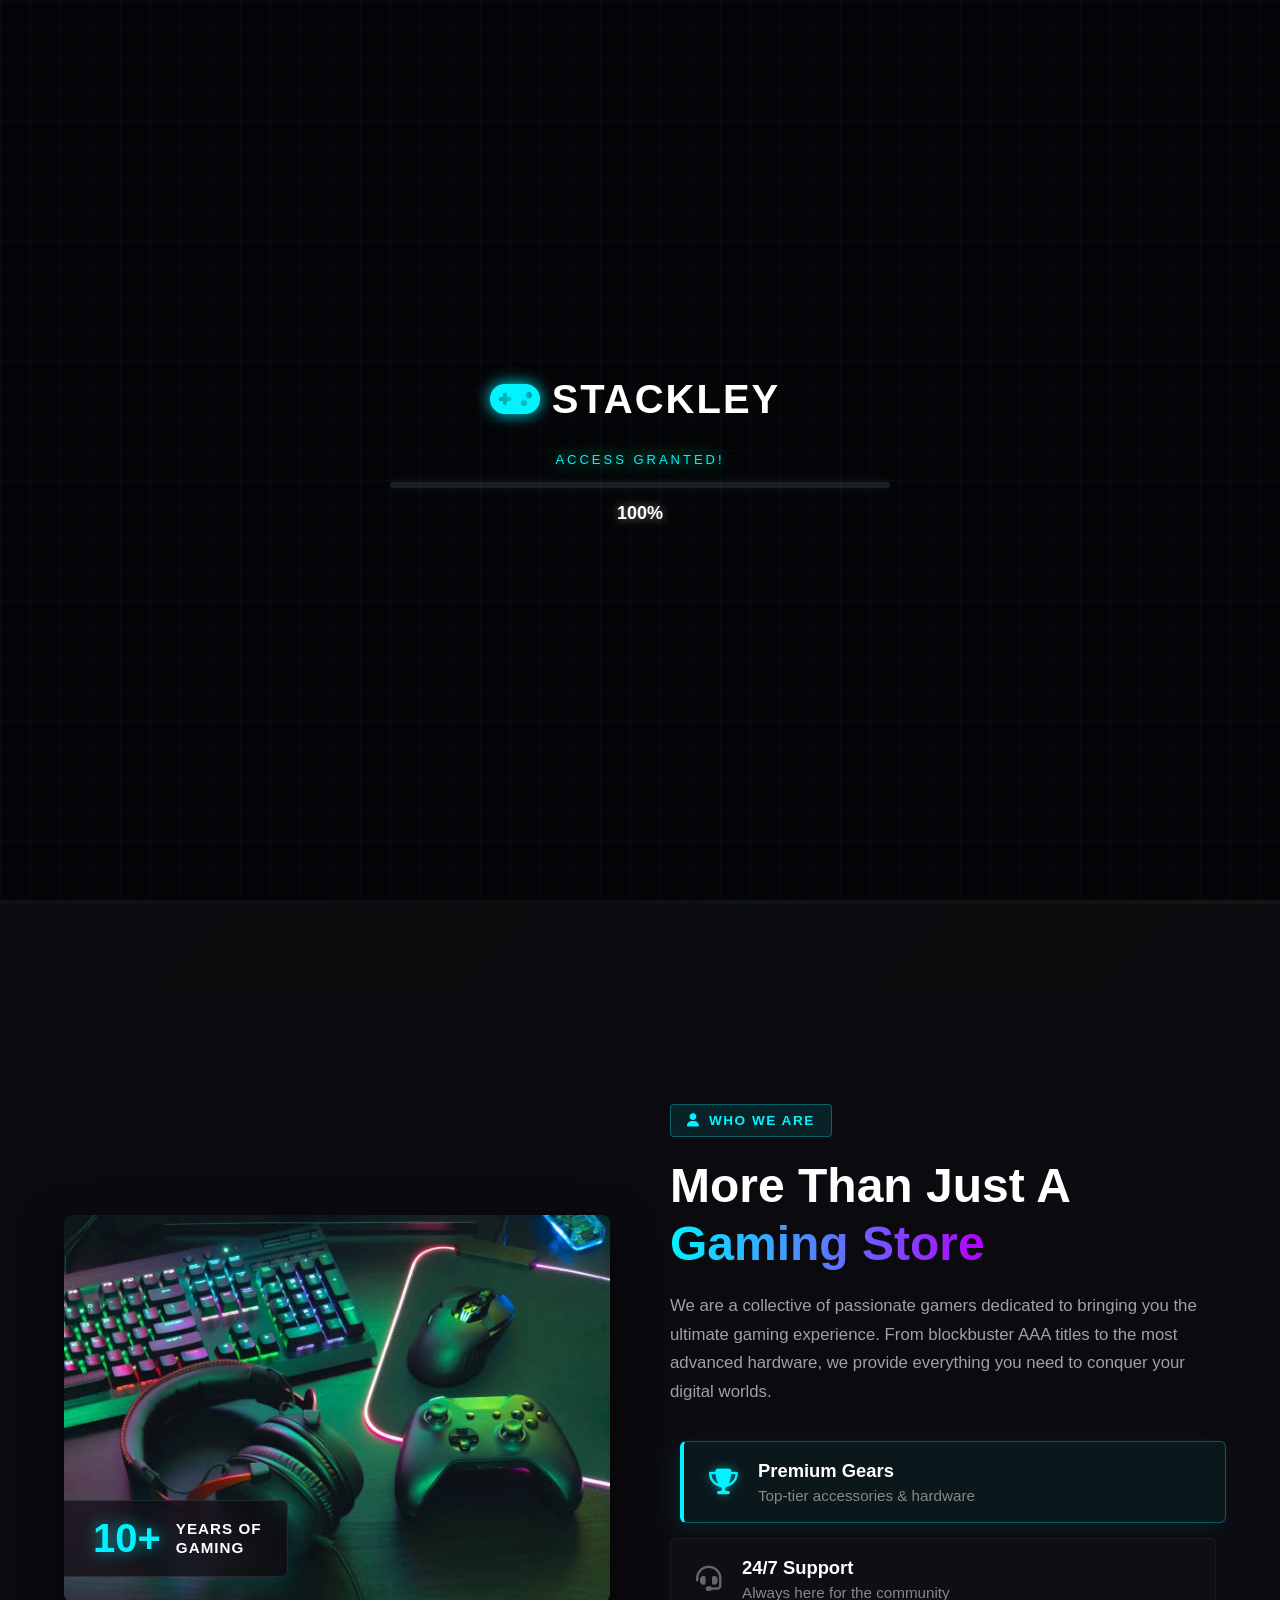
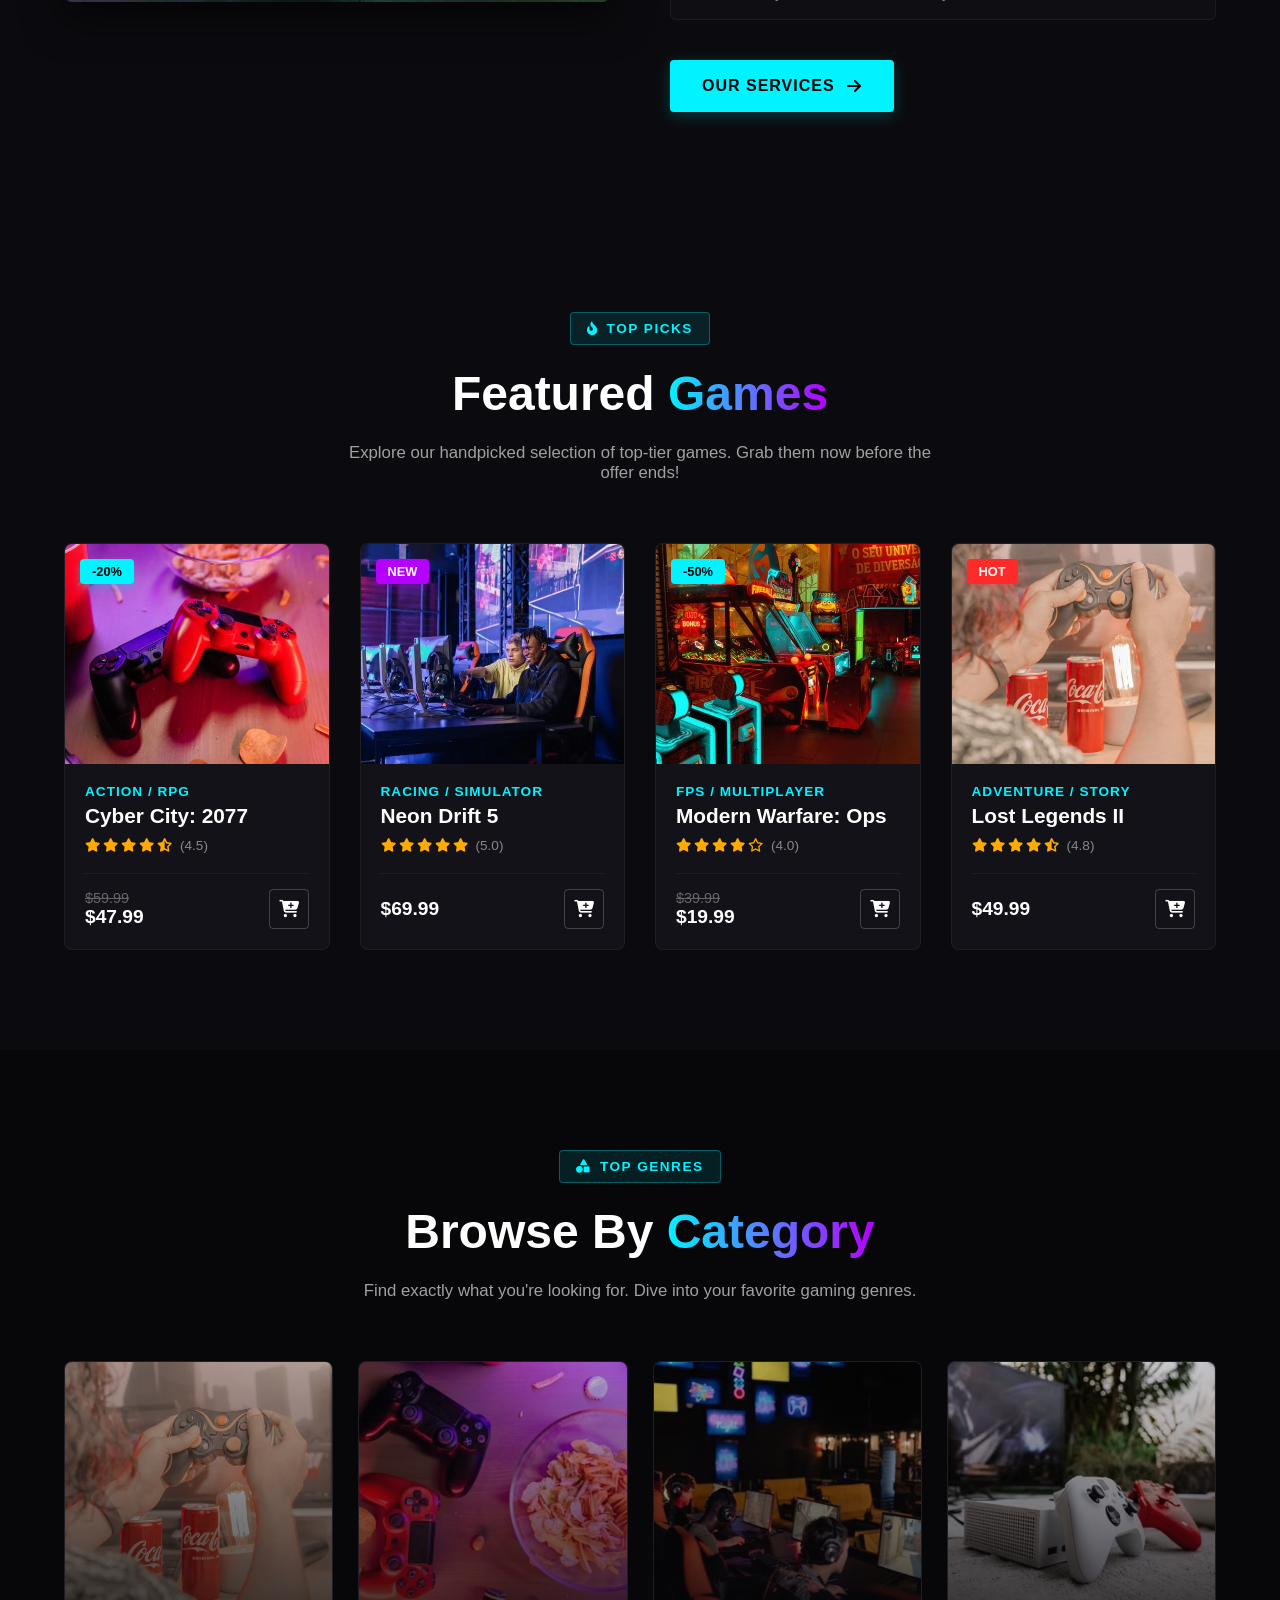
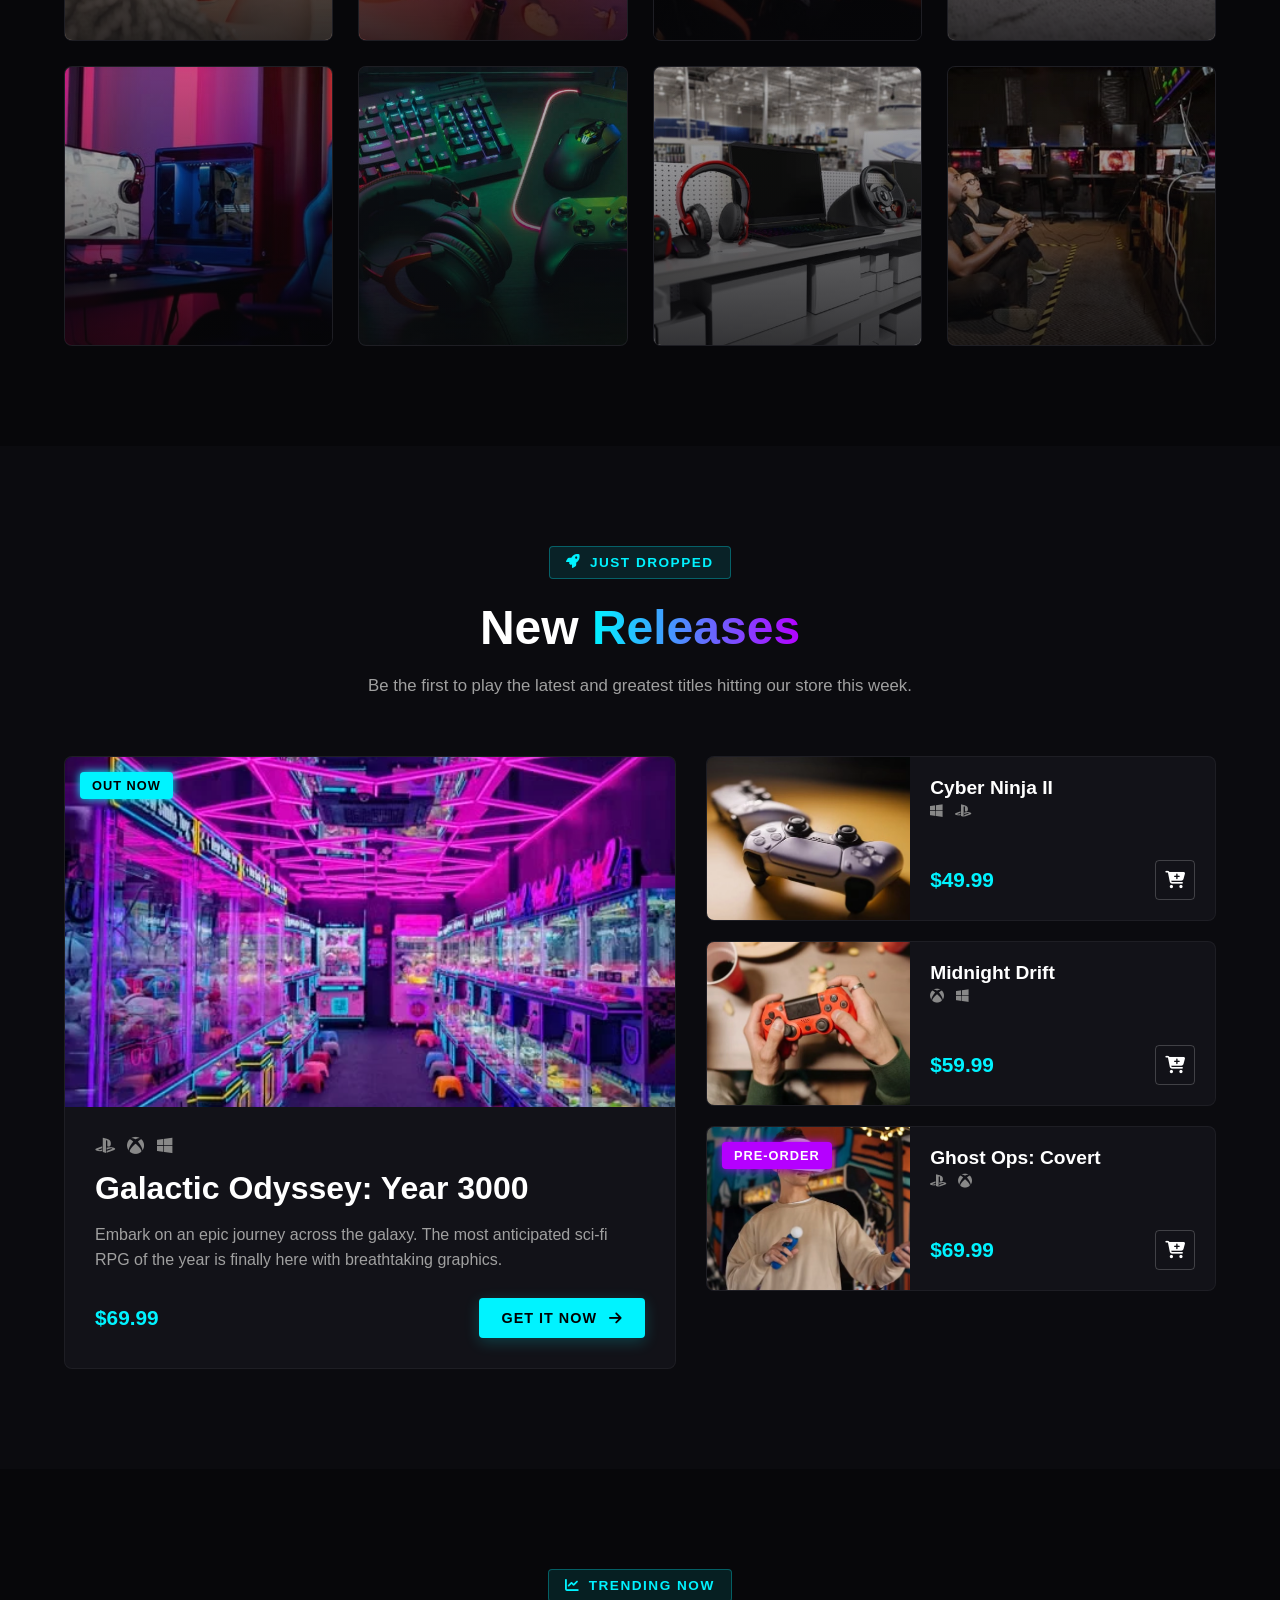
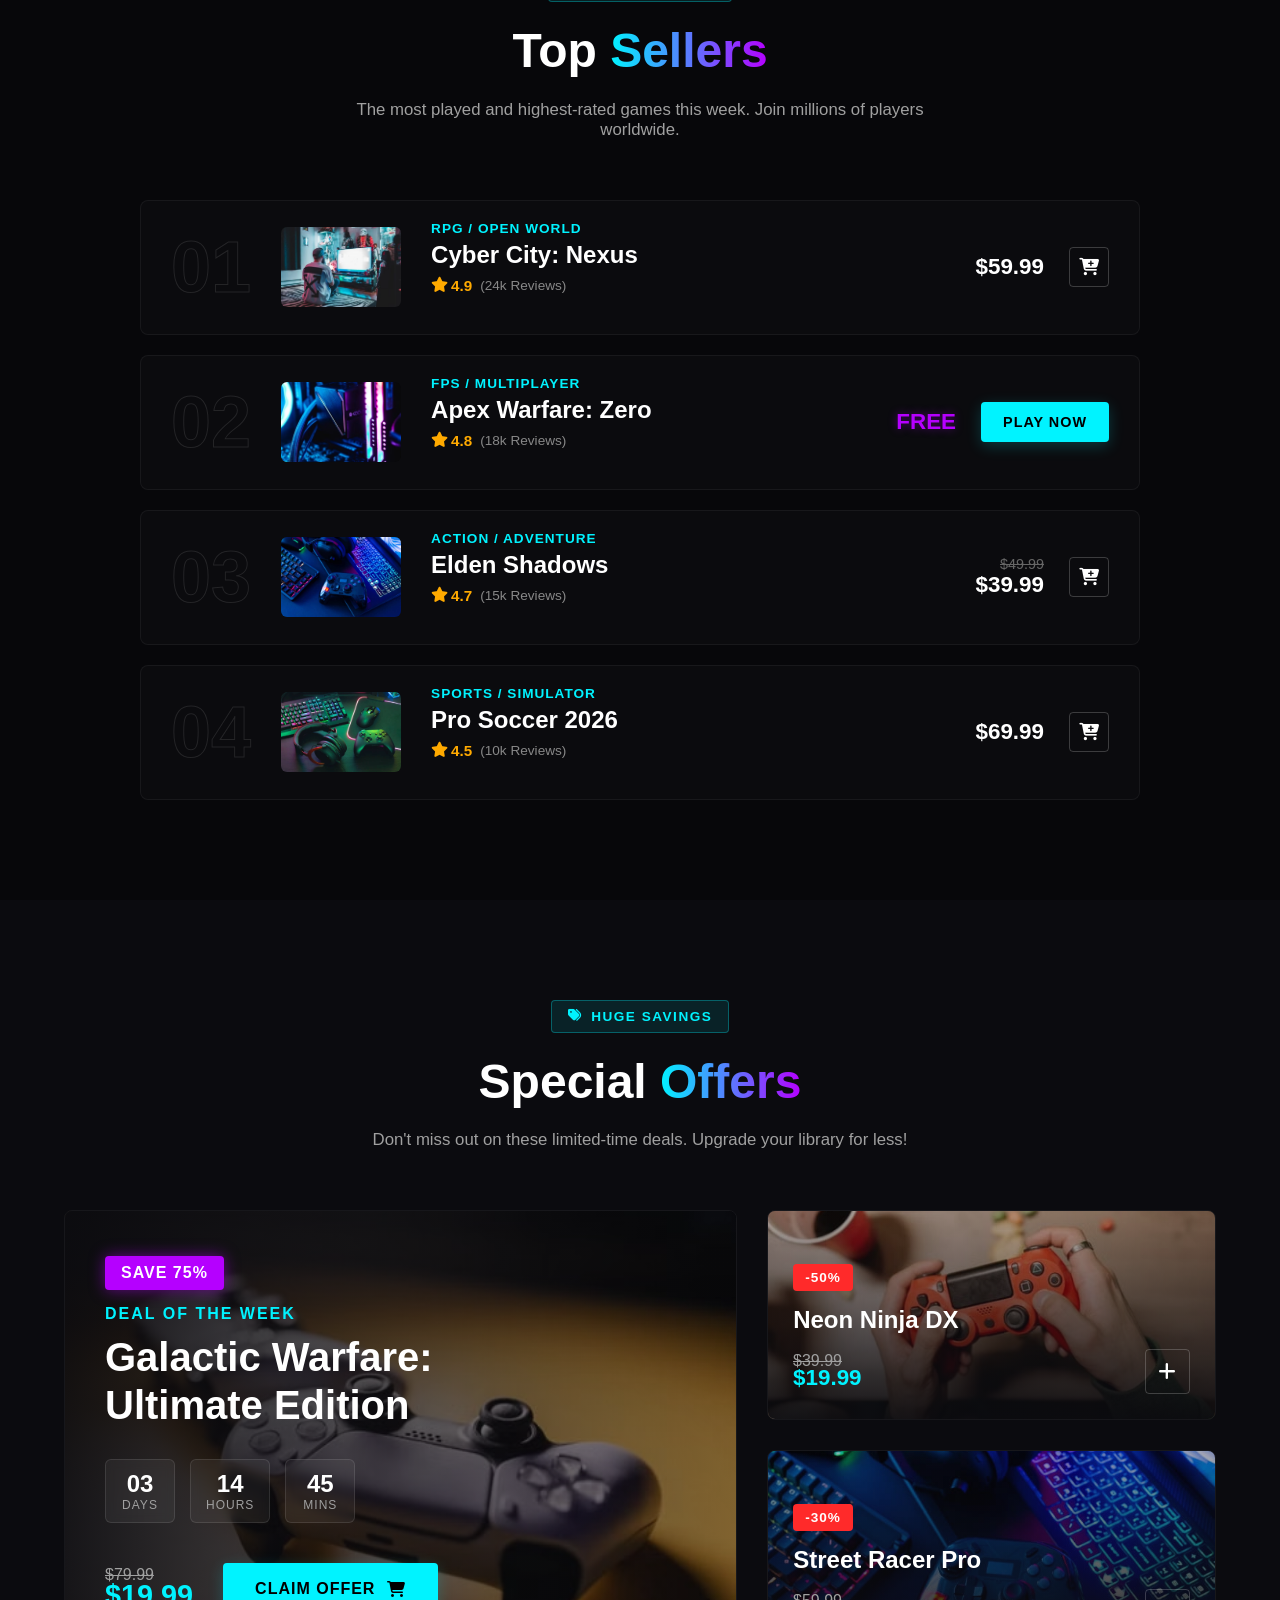
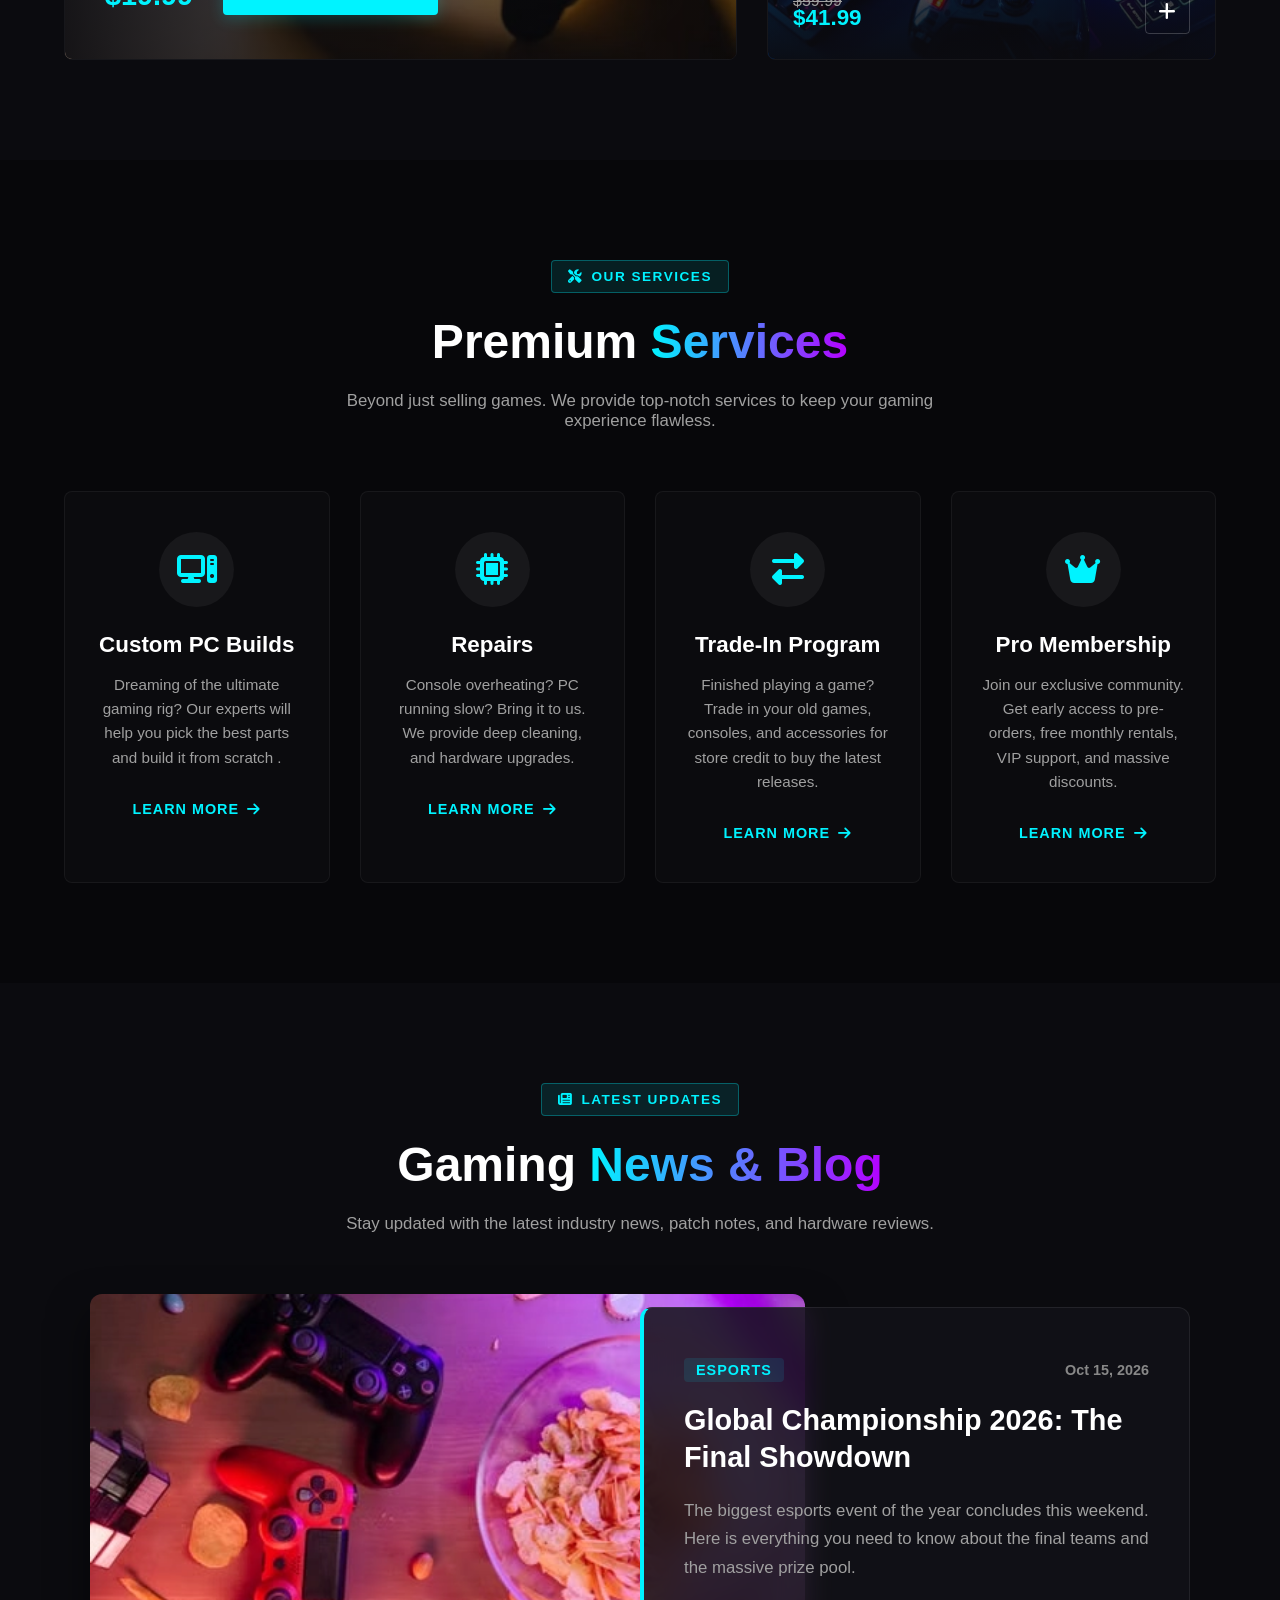
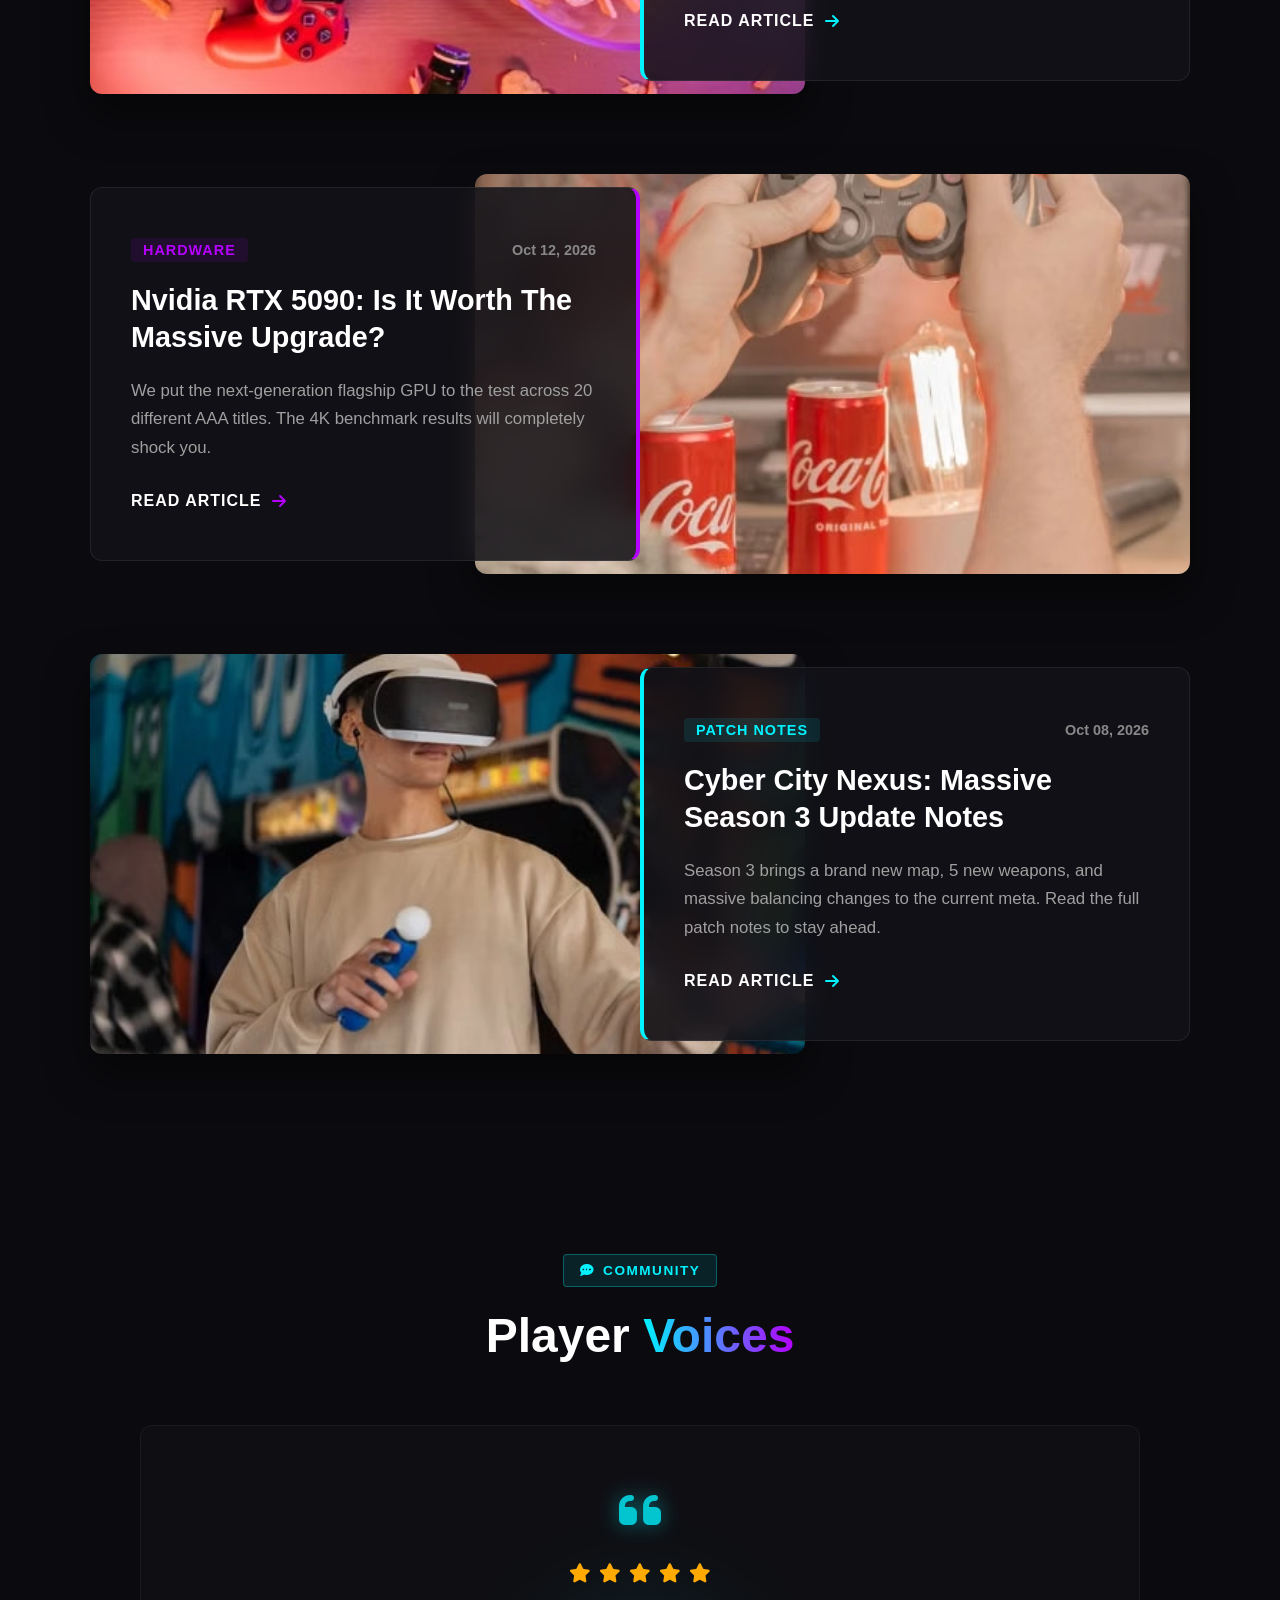
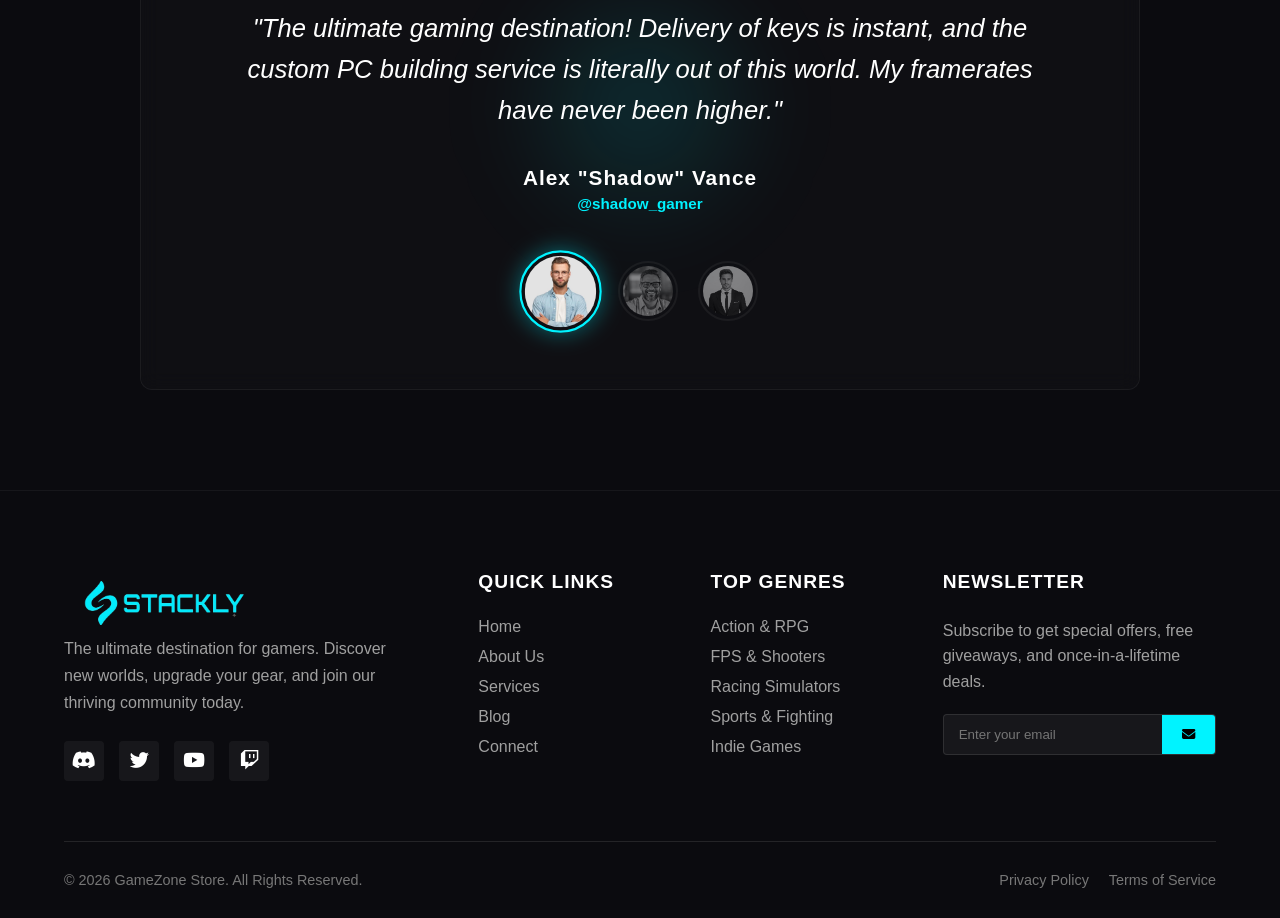
==== commit cbee1595: "Gaming Store" ====
--- a/index.html
+++ b/index.html
@@ -4,7 +4,7 @@
 <head>
     <meta charset="UTF-8">
     <meta name="viewport" content="width=device-width, initial-scale=1.0">
-    <title>Gaming Store Navbar</title>
+    <title>Gaming Store </title>
     <link rel="stylesheet" href="https://cdnjs.cloudflare.com/ajax/libs/font-awesome/6.4.0/css/all.min.css">
     <link href="https://unpkg.com/aos@2.3.1/dist/aos.css" rel="stylesheet">
     <link rel="stylesheet" href="style.css">
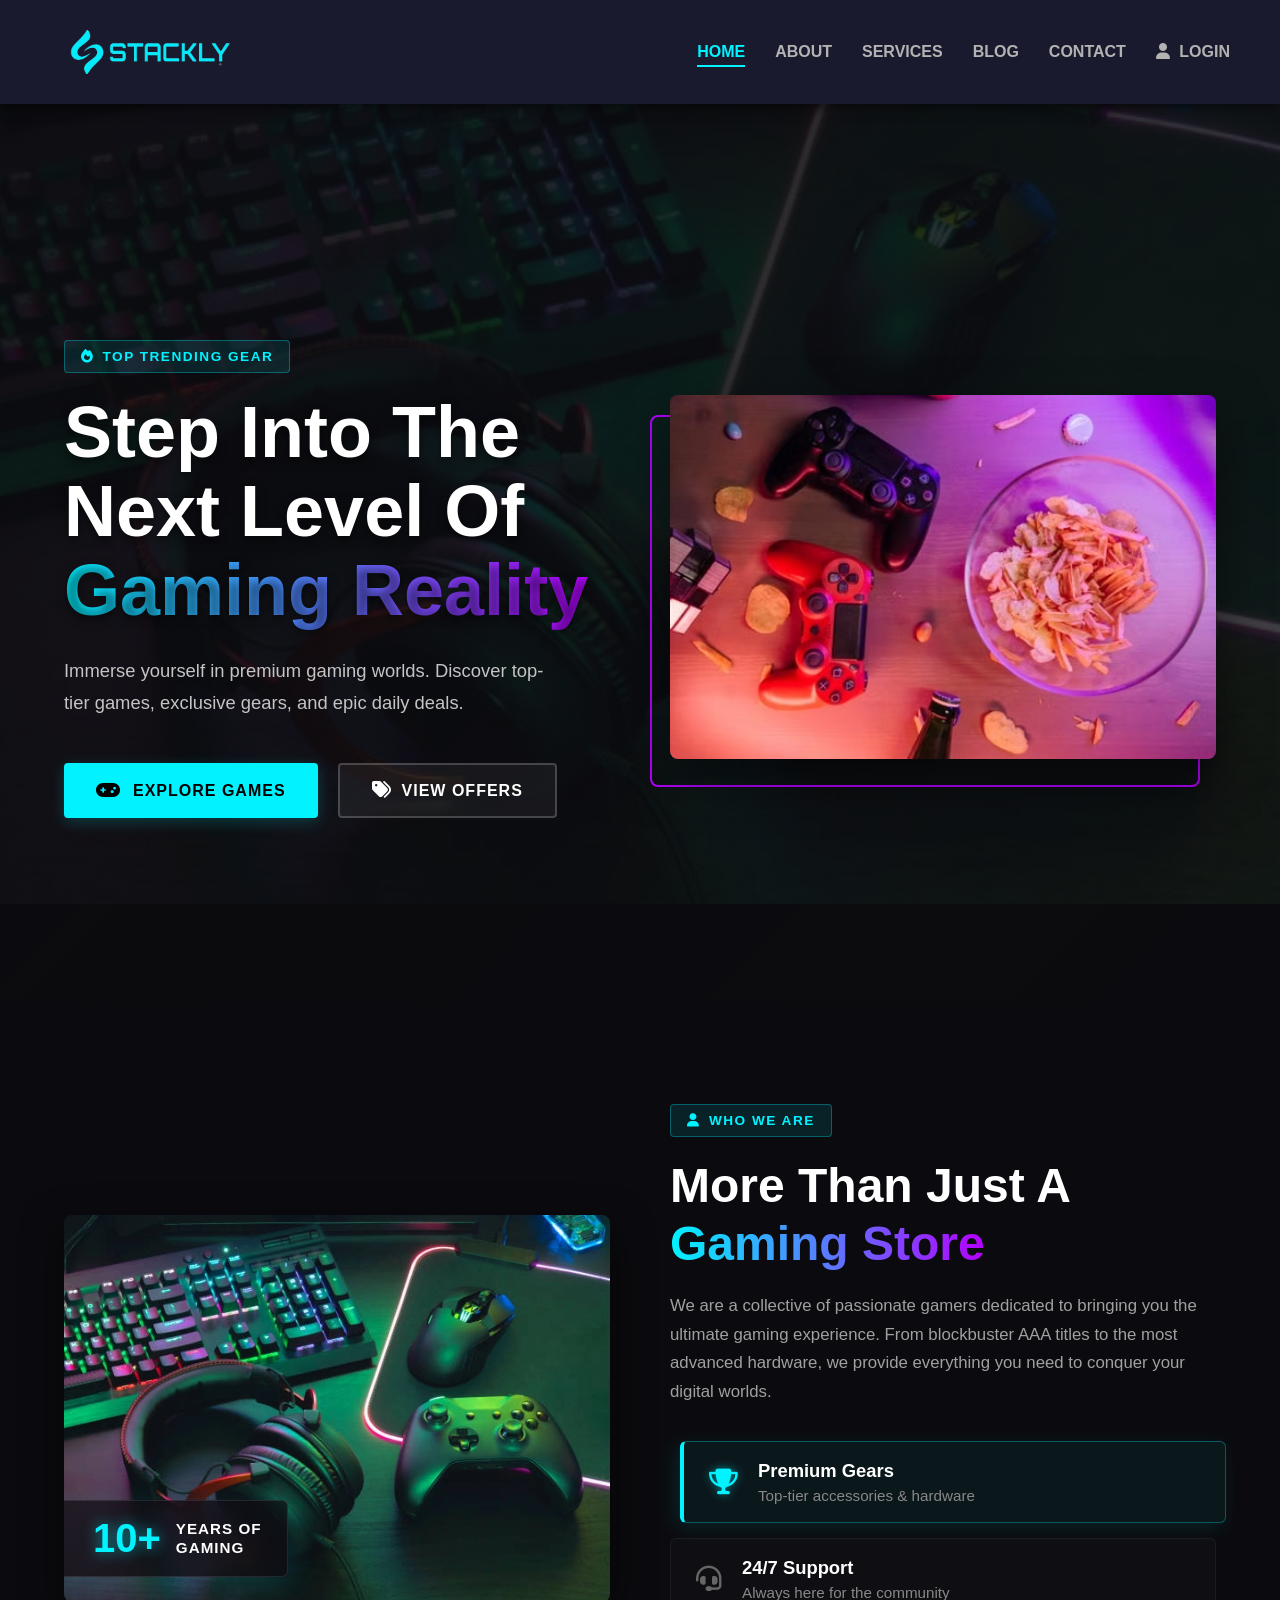
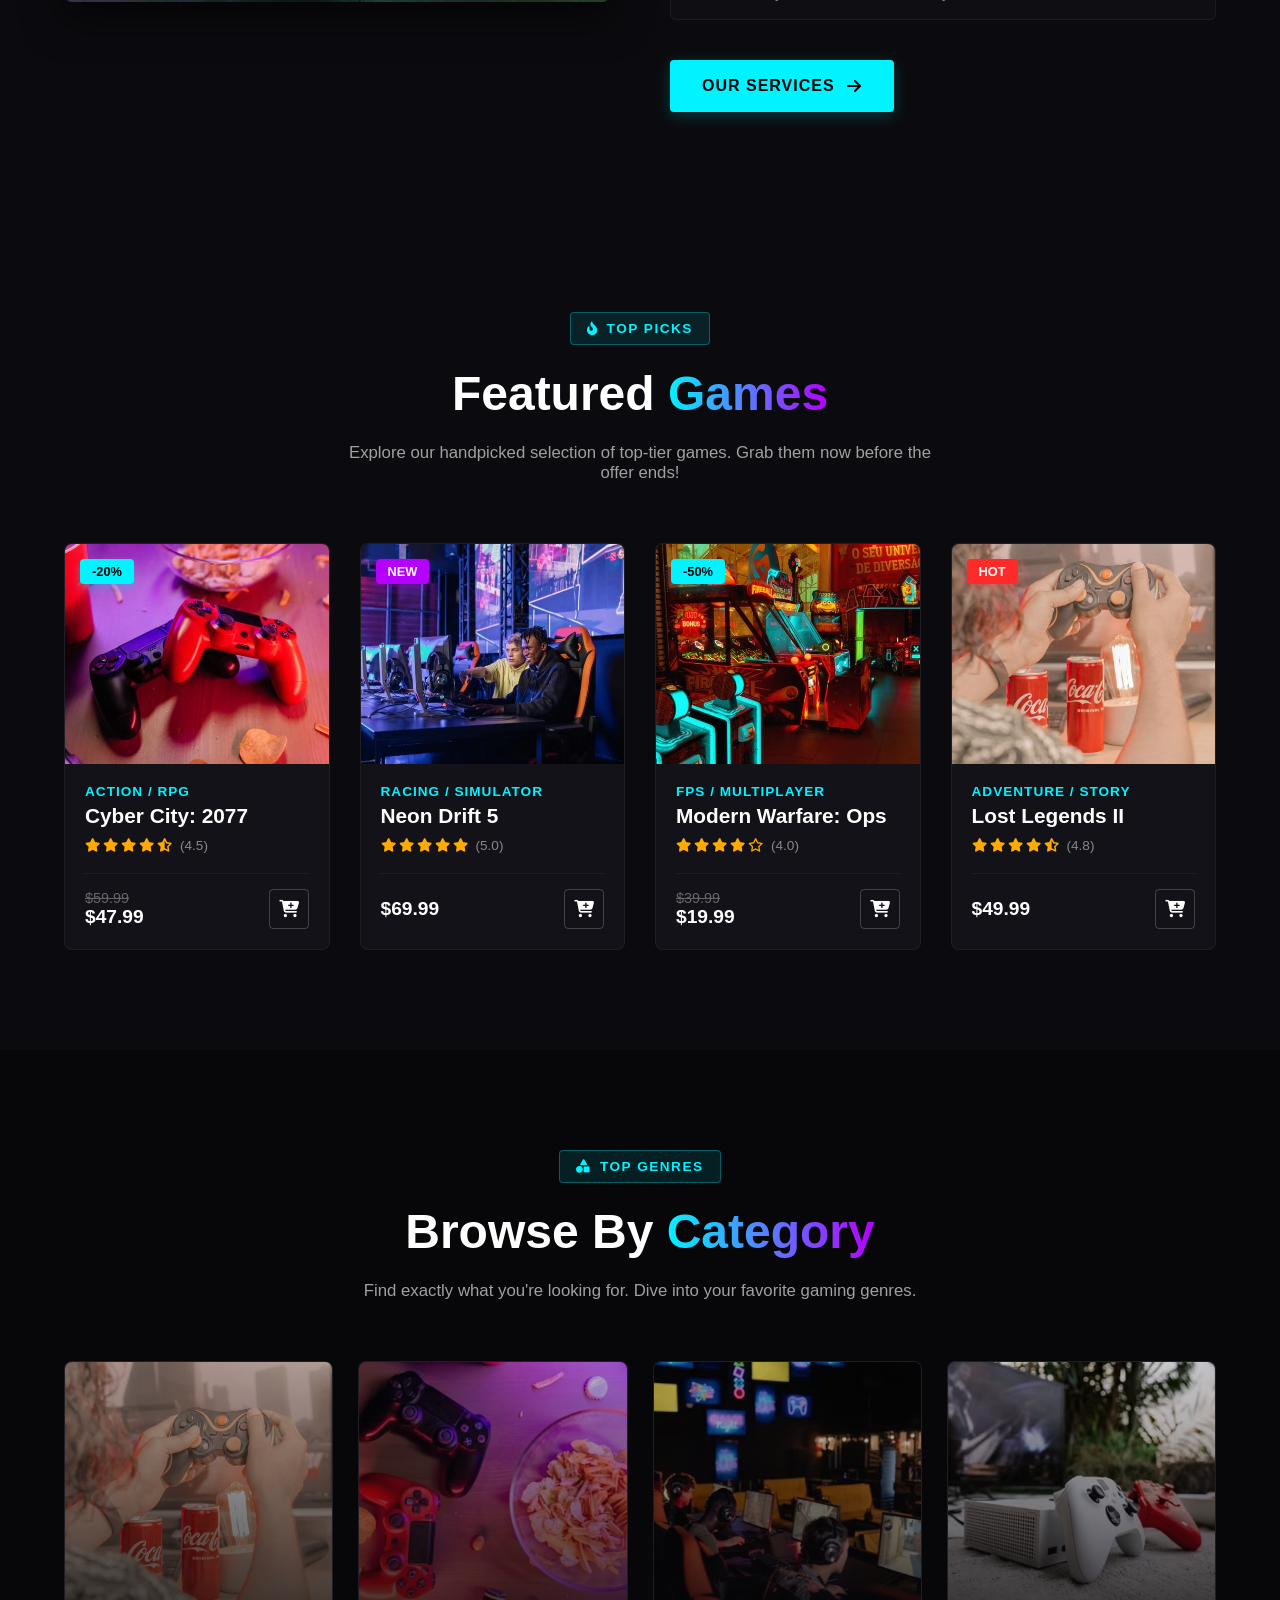
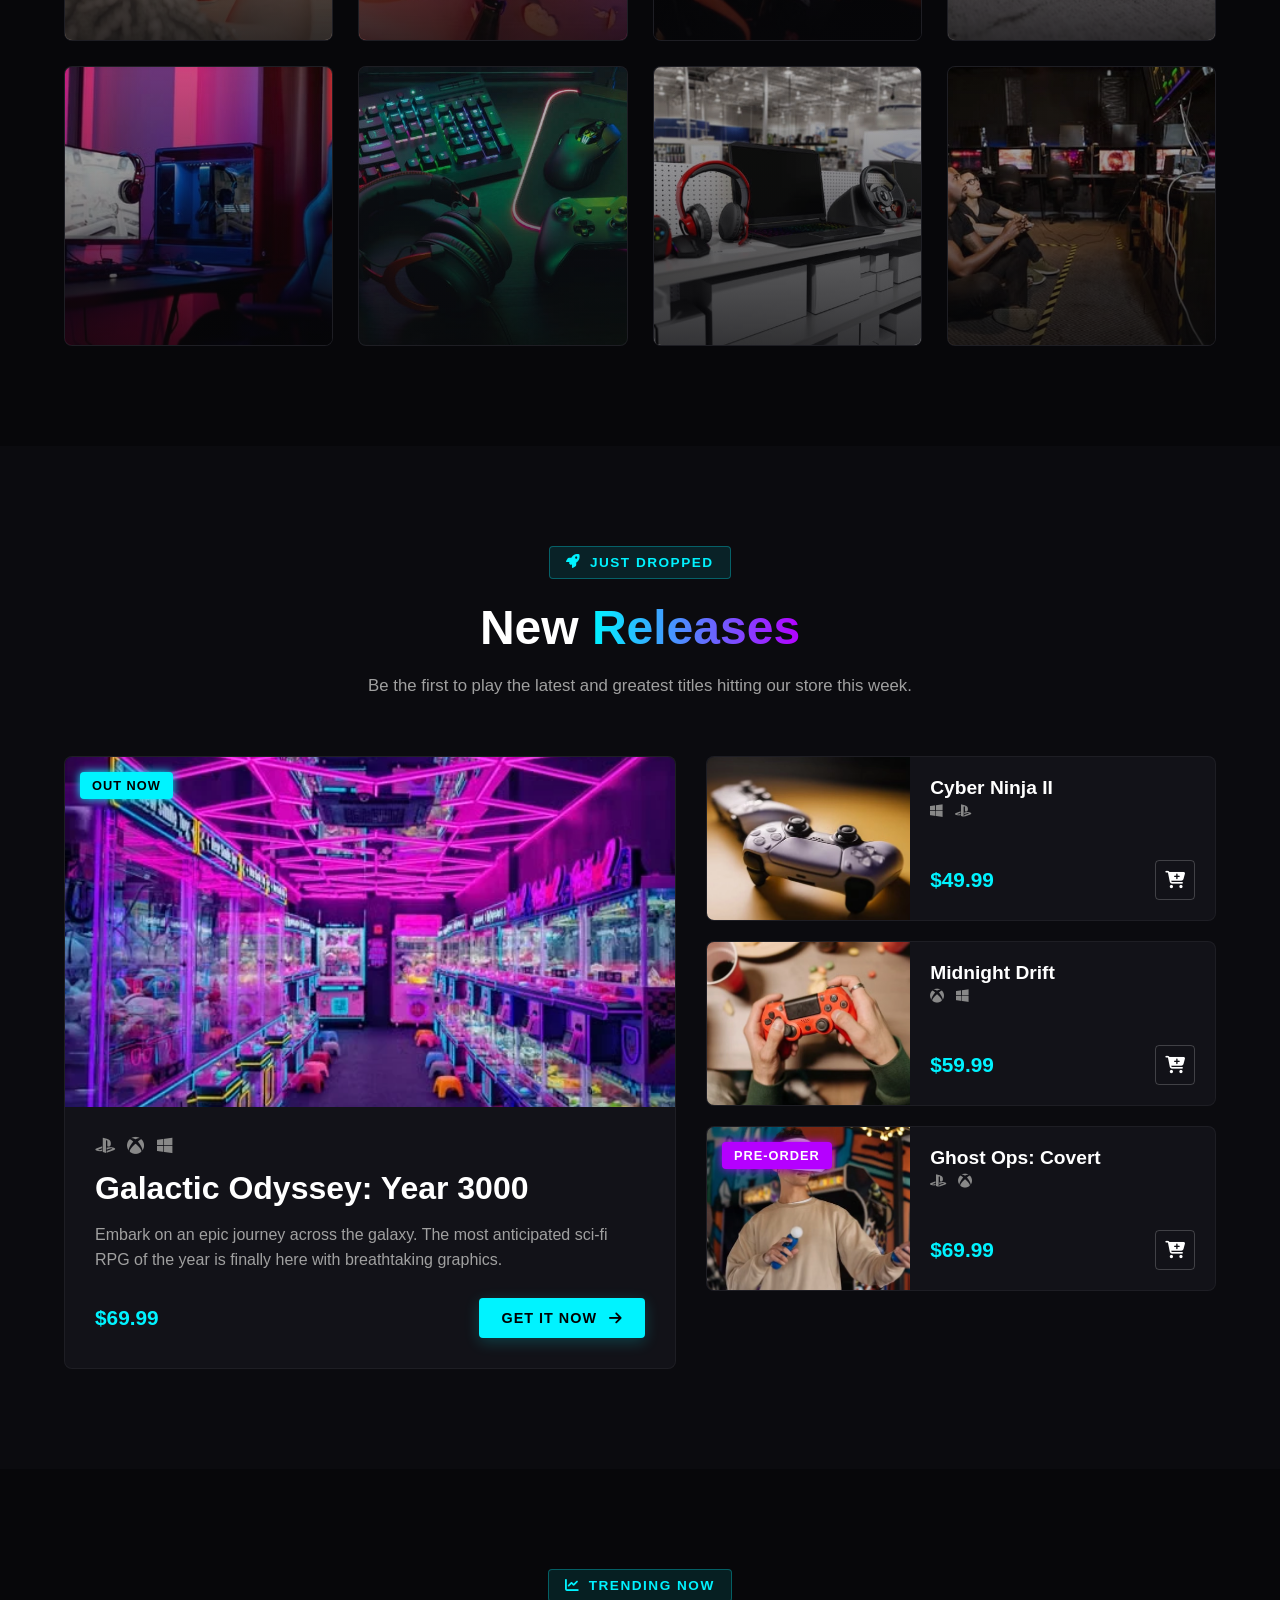
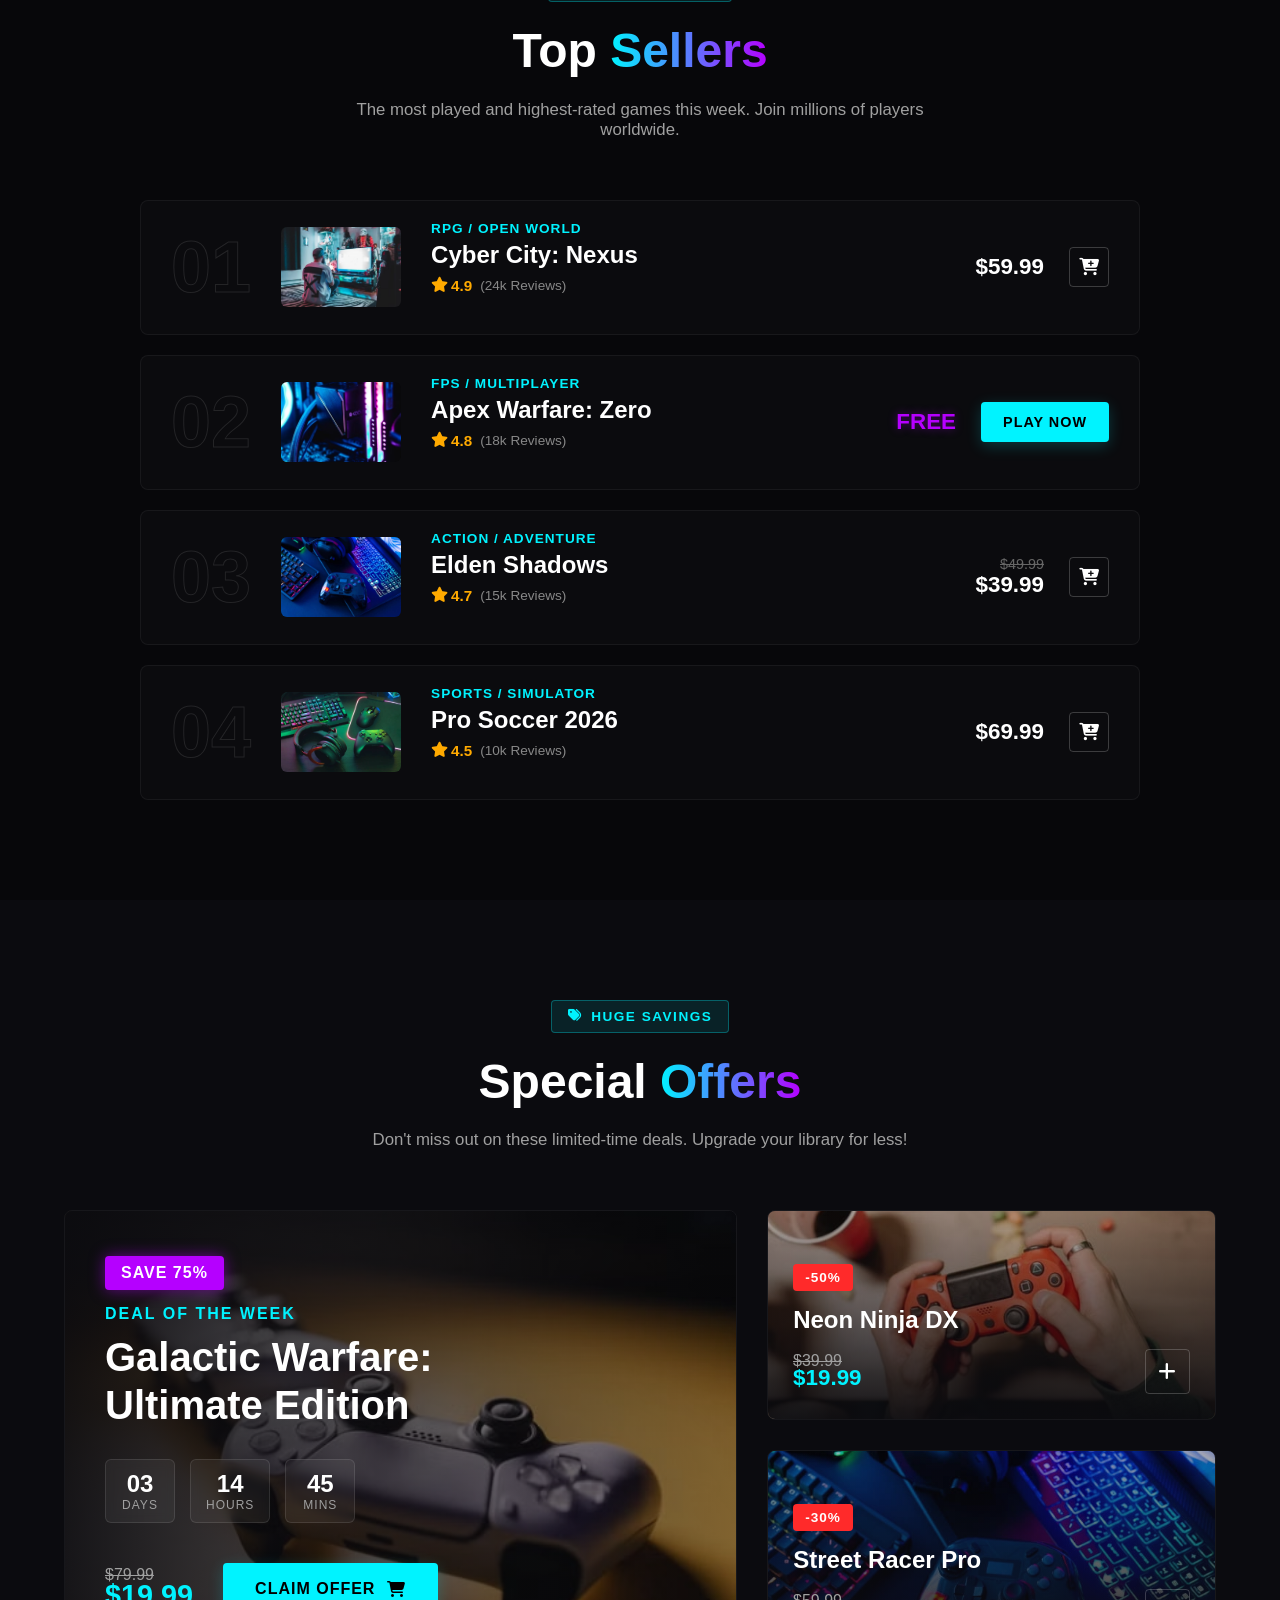
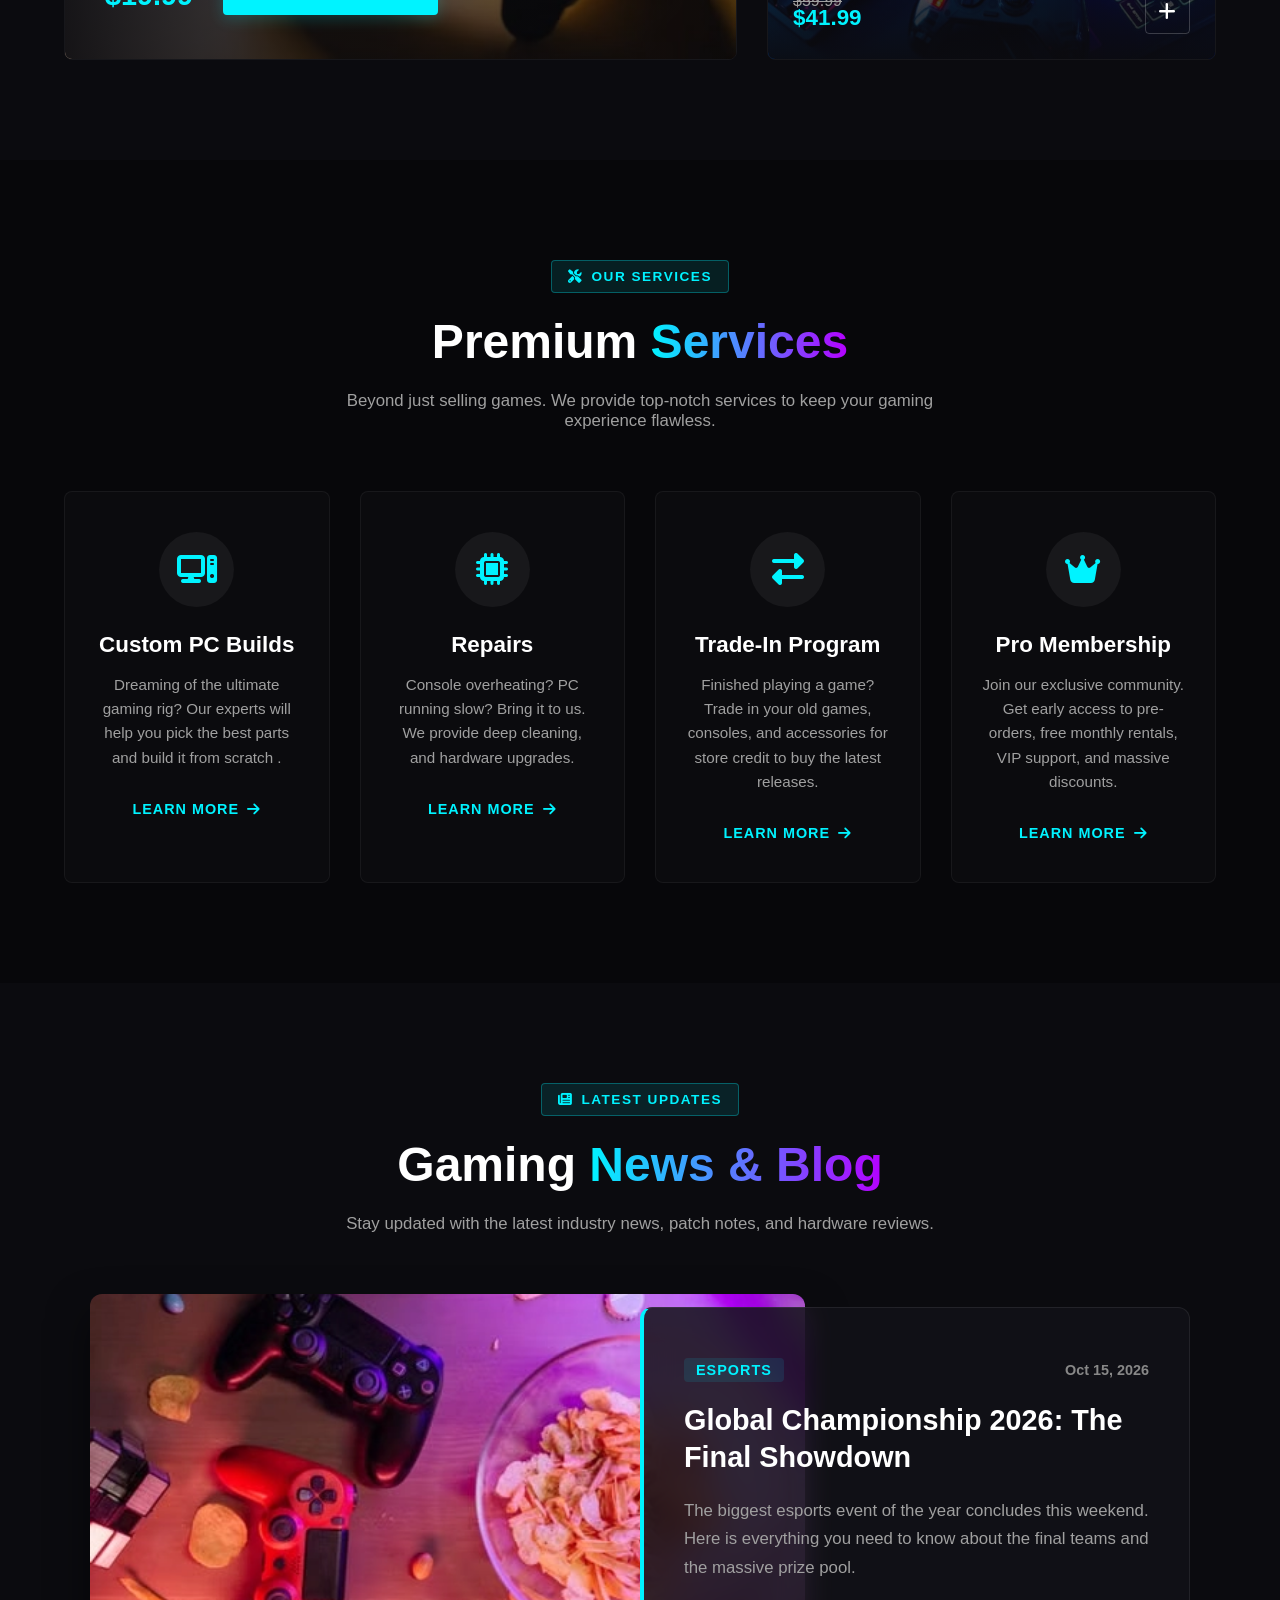
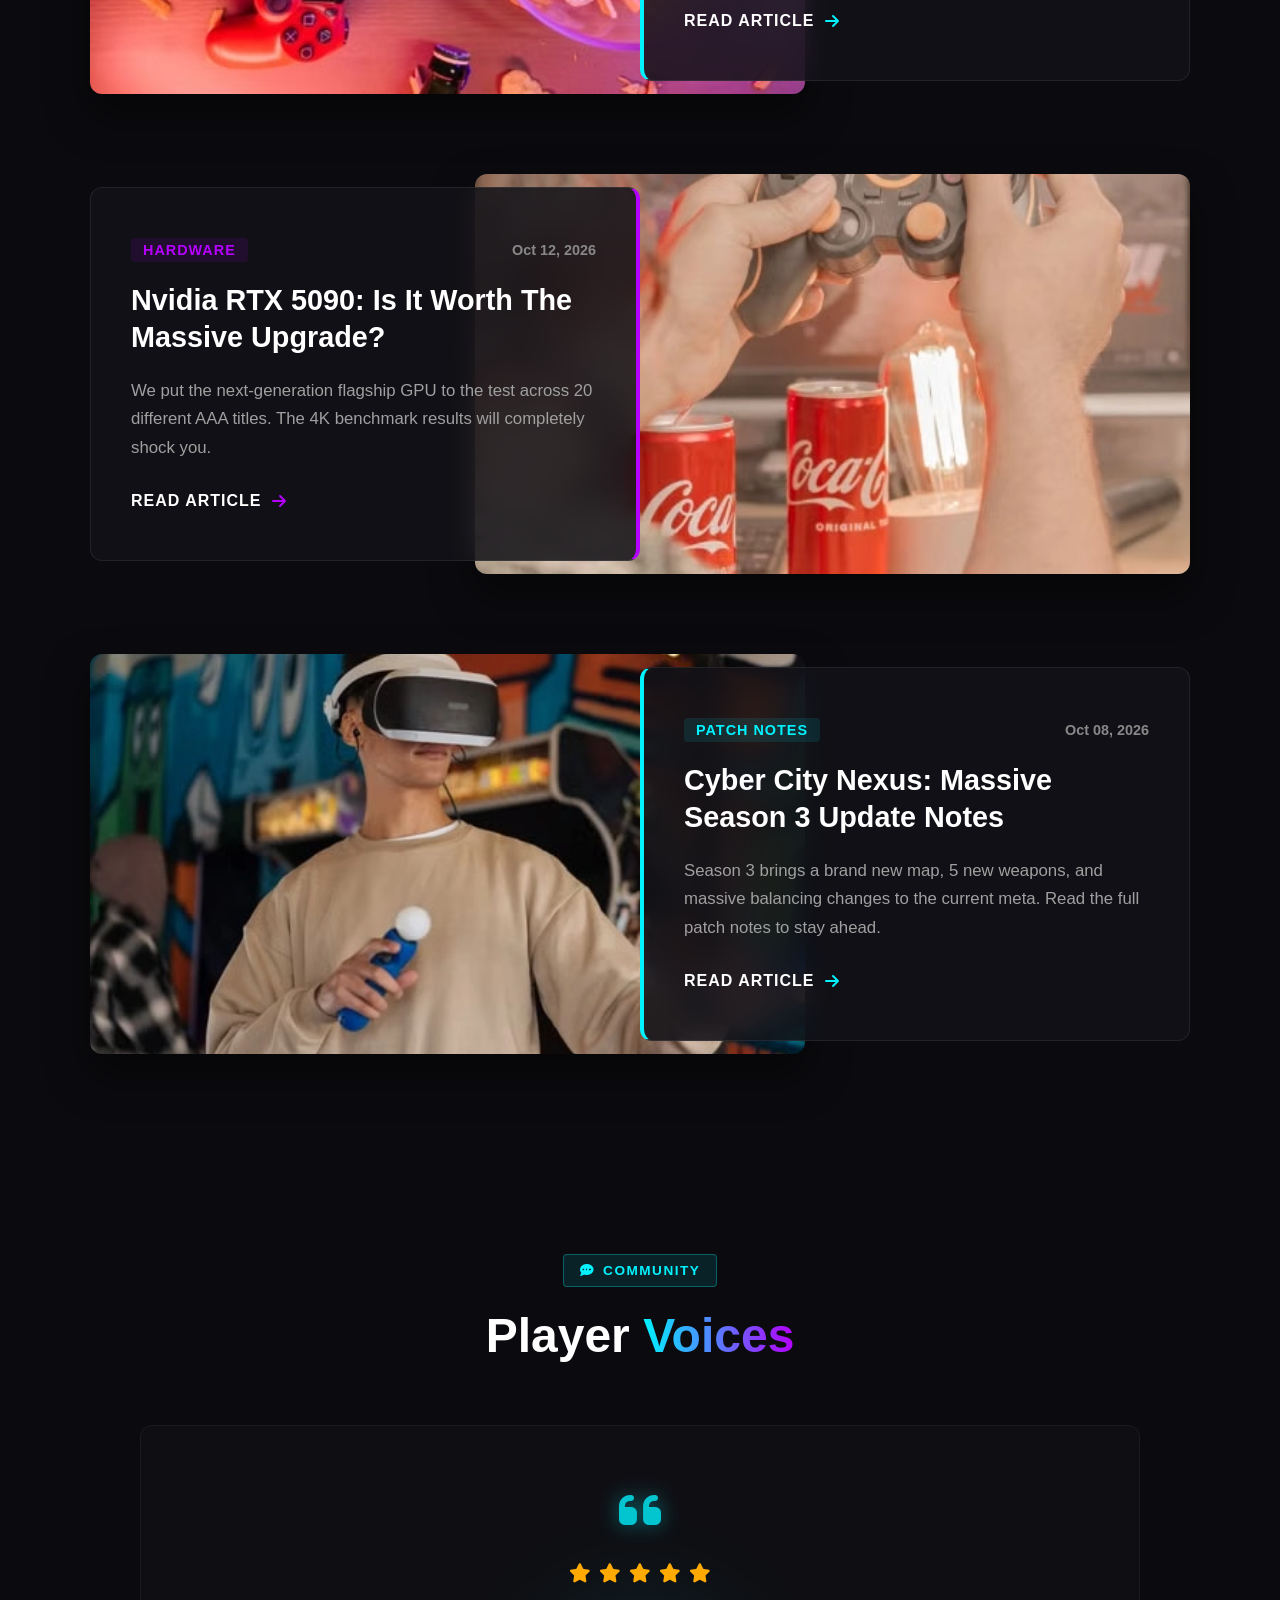
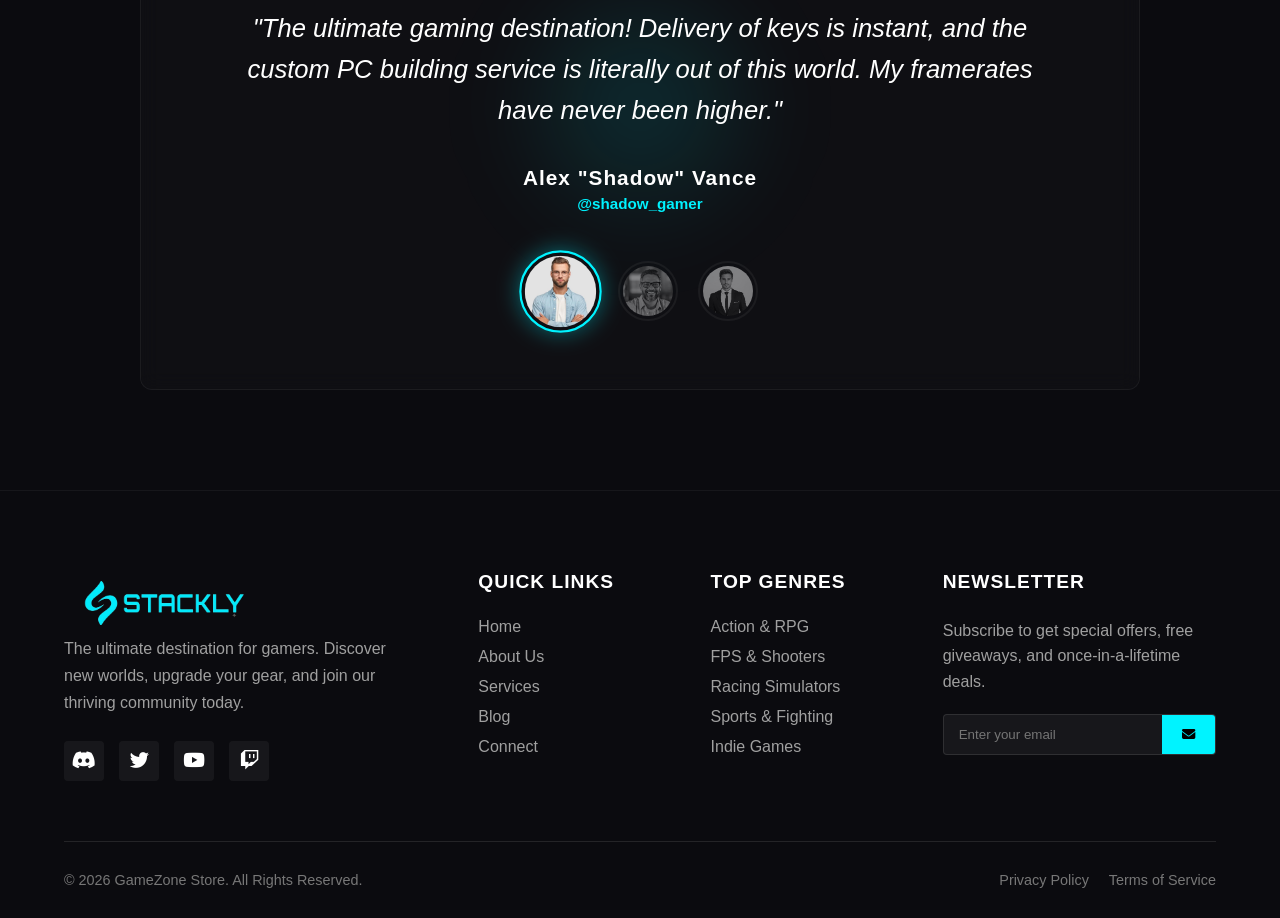
==== commit d3f150b0: "Gaming Store" ====
--- a/index.html
+++ b/index.html
@@ -20,7 +20,7 @@
         
        
         <div class="loader-logo">
-            <i class="fa-solid fa-gamepad"></i> STACKLEY<span class="neon-purple-text"></span>
+            <i class="fa-solid fa-gamepad"></i> STACKLY<span class="neon-purple-text"></span>
         </div>
         
       
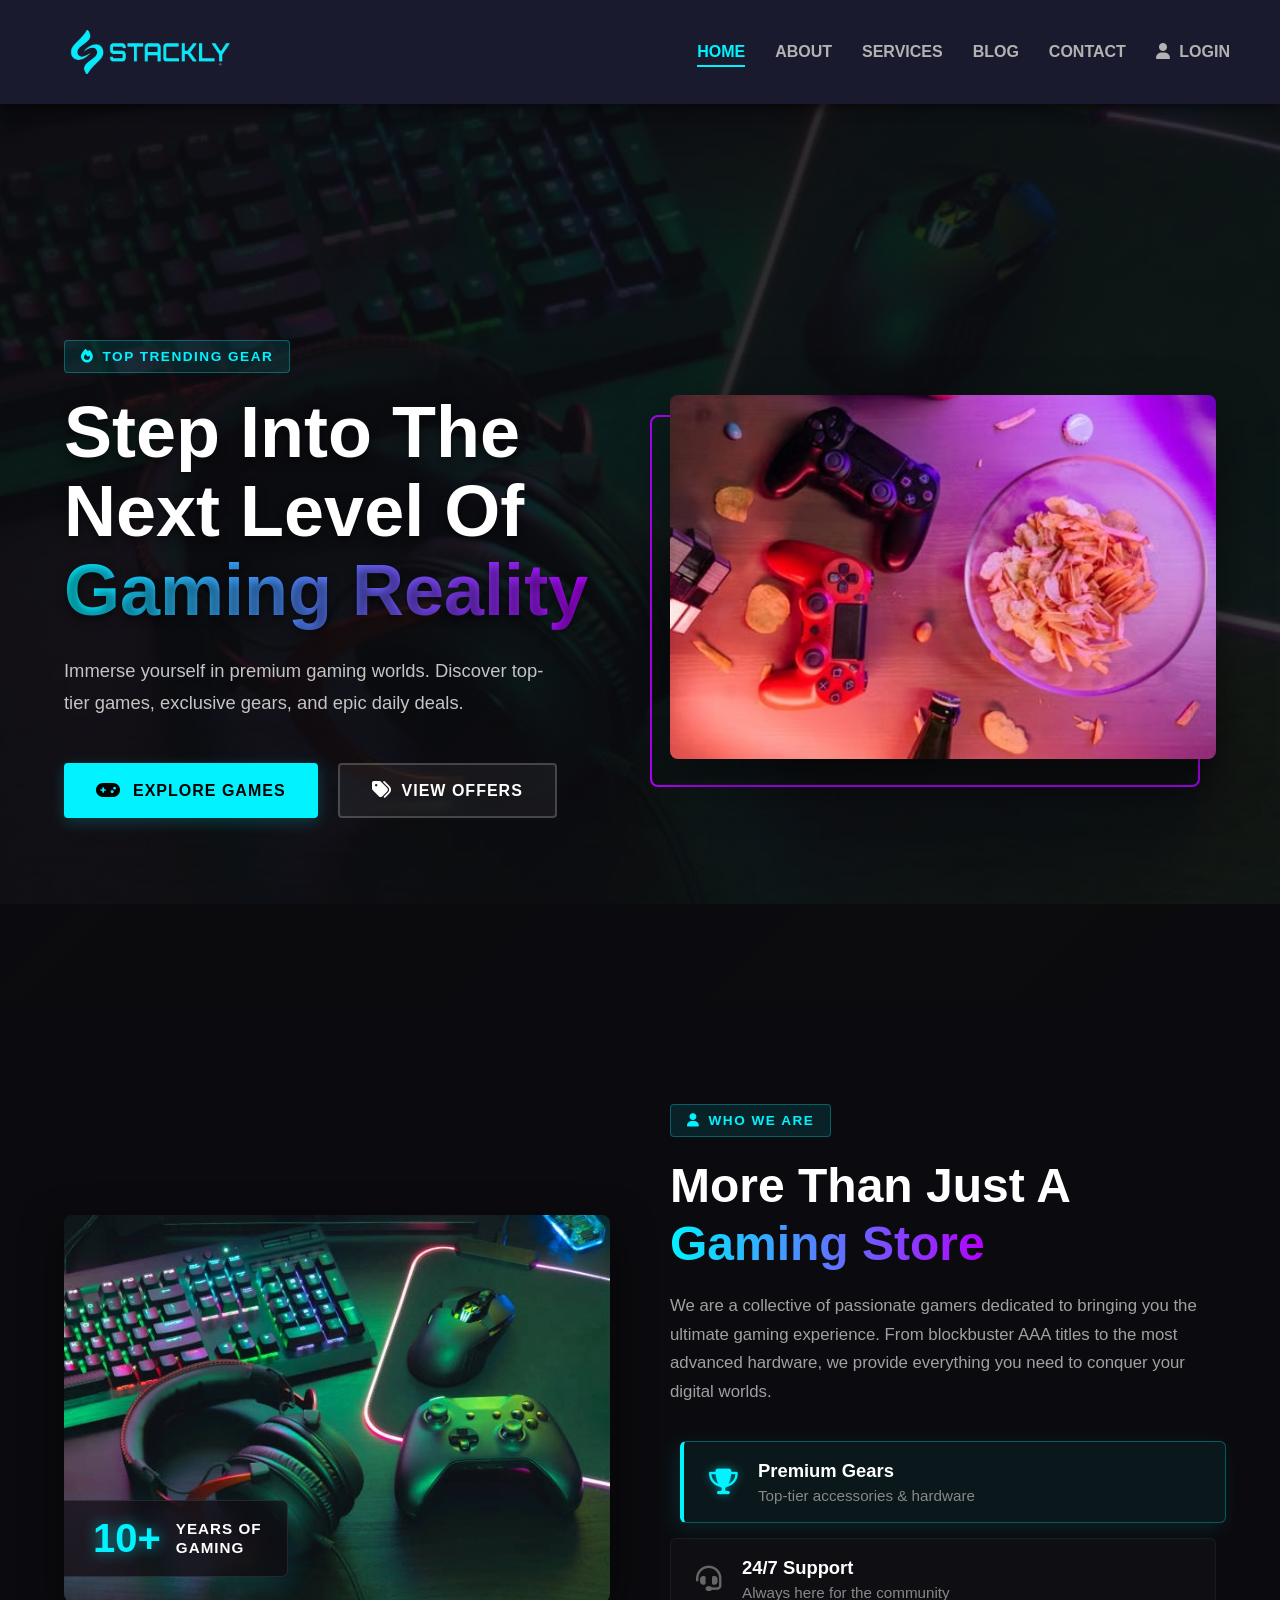
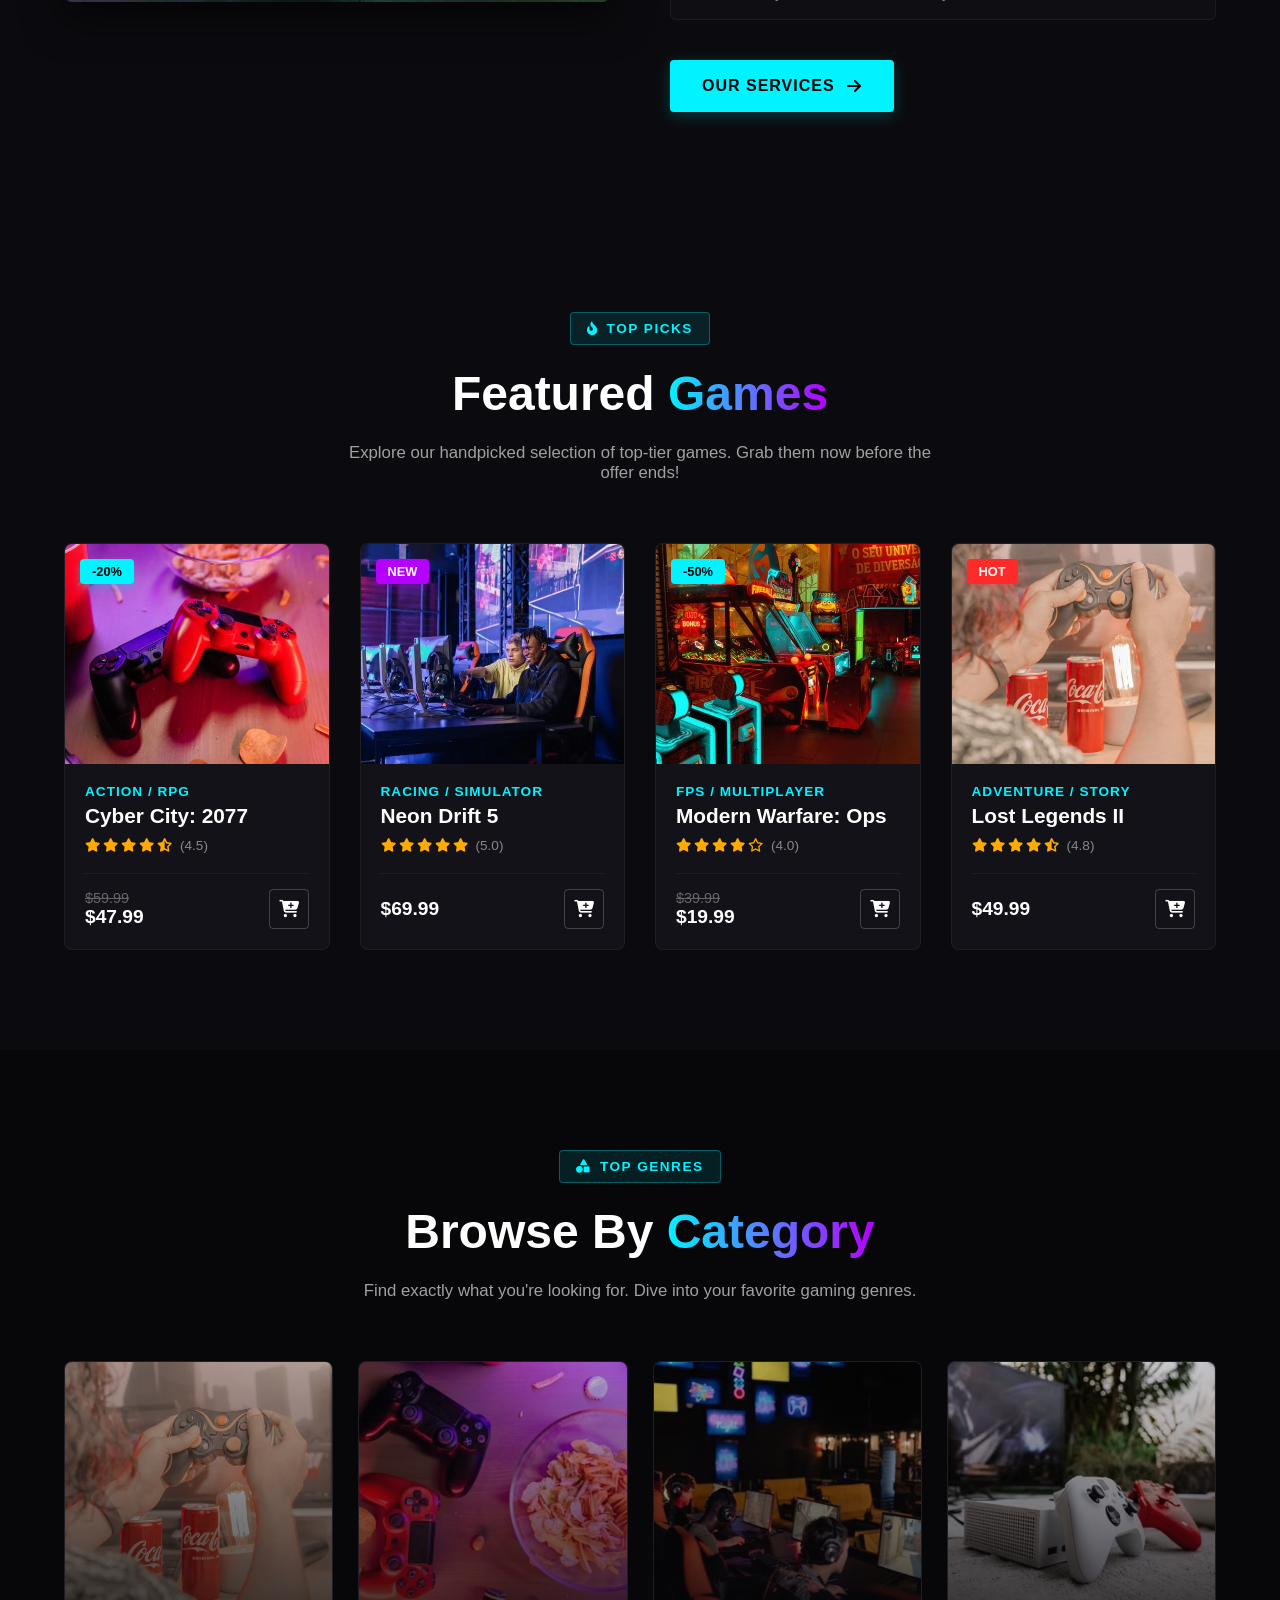
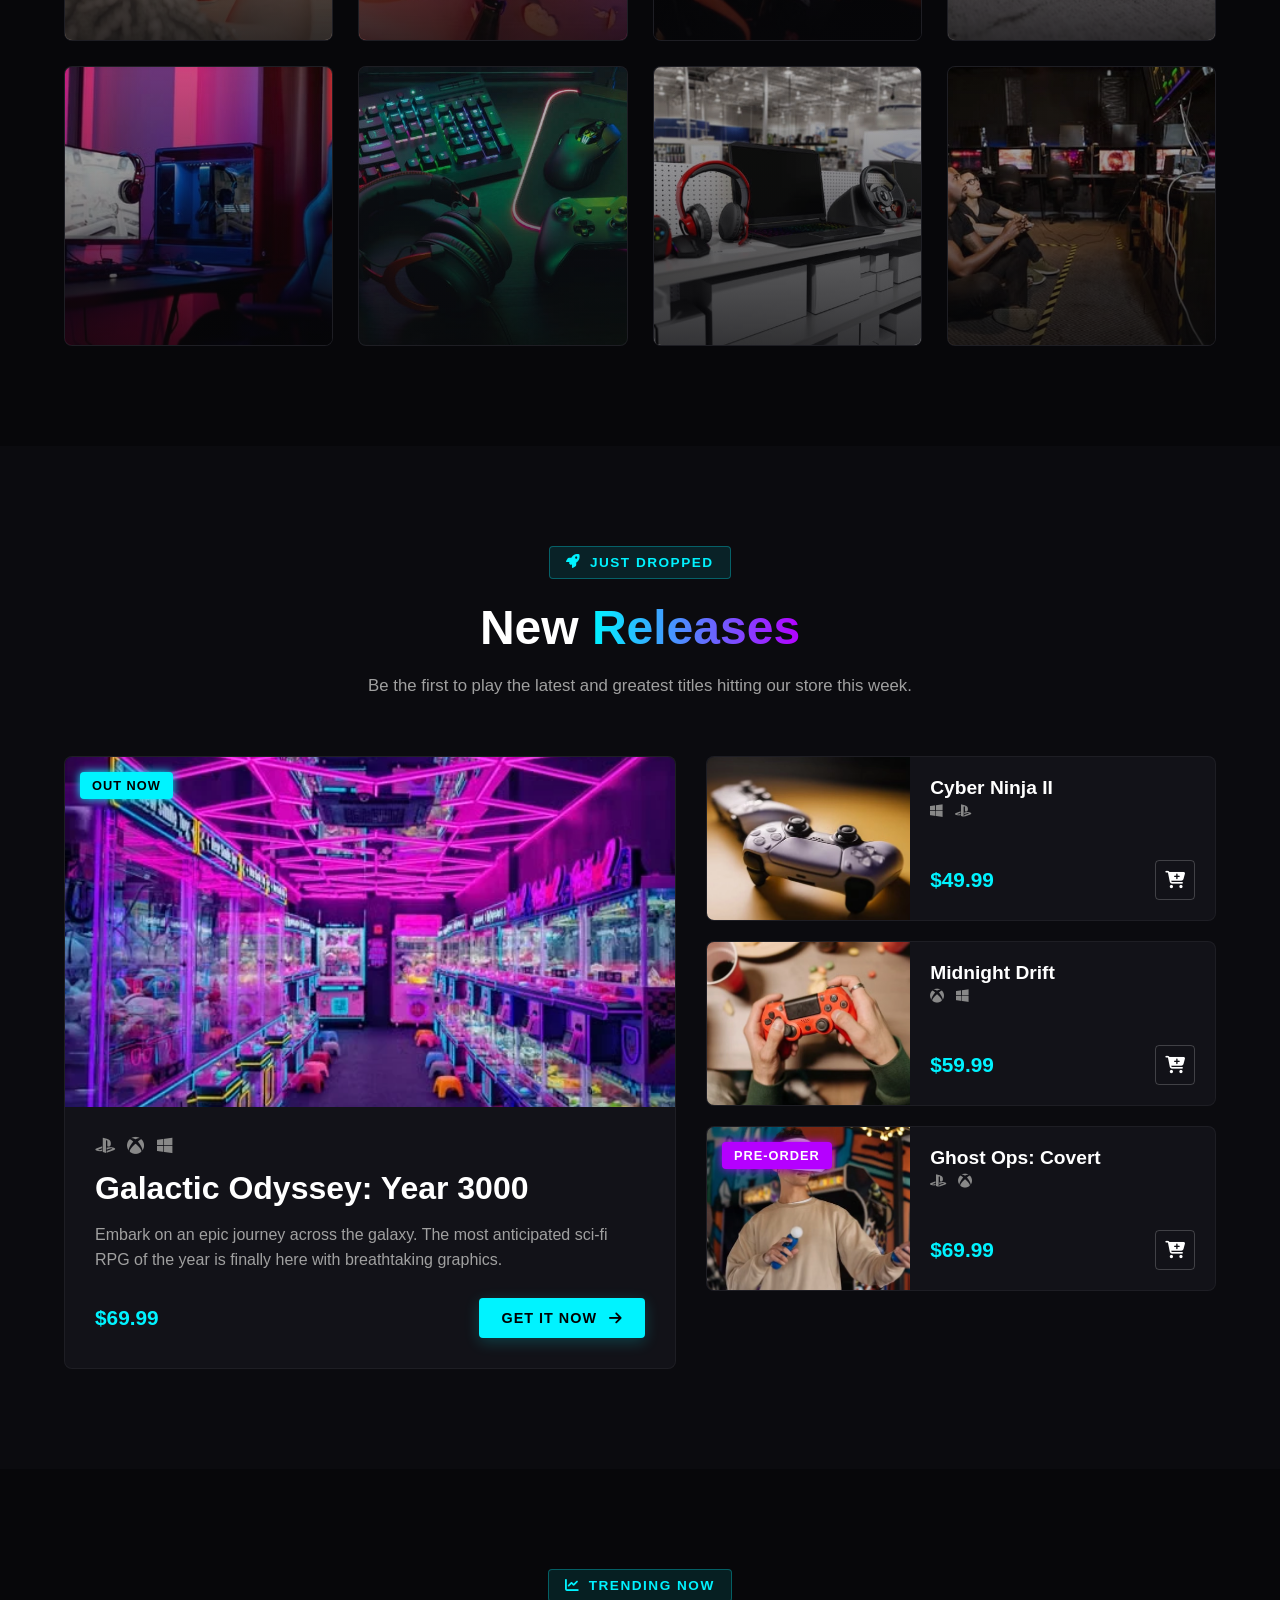
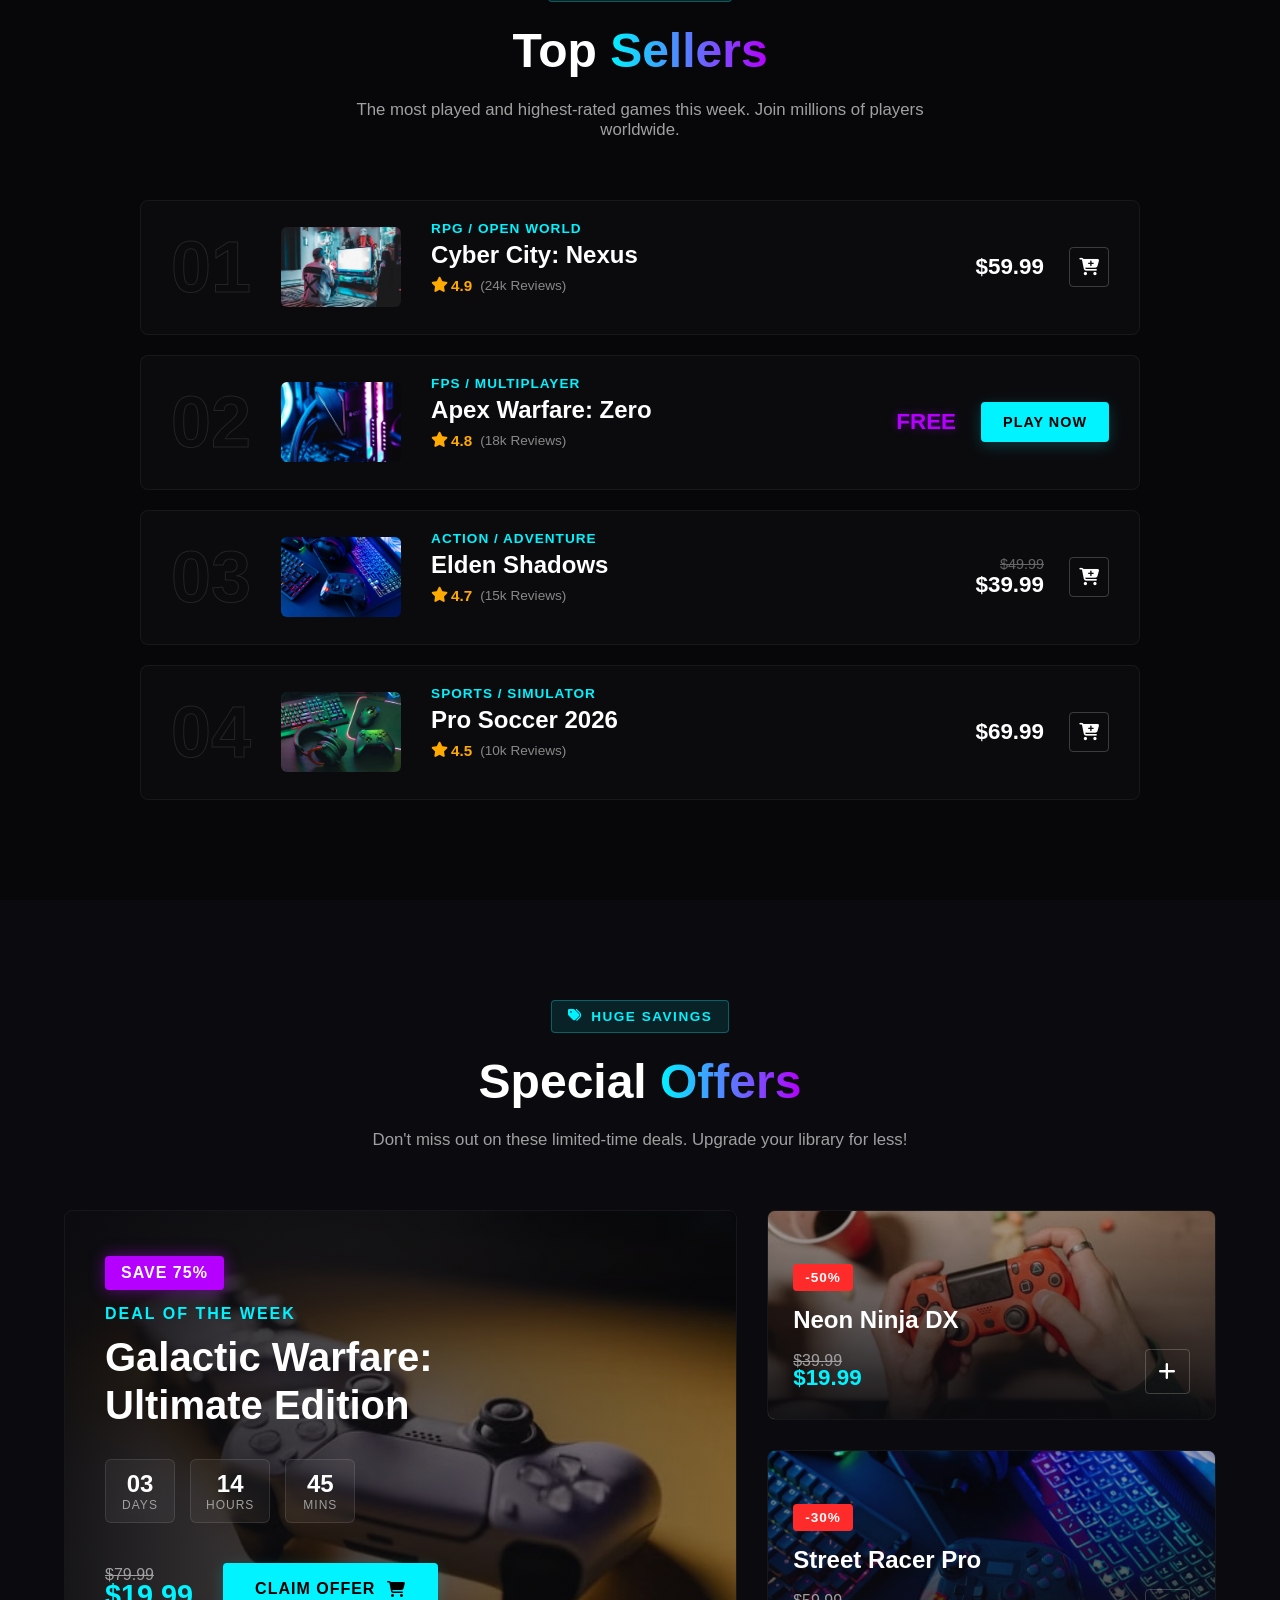
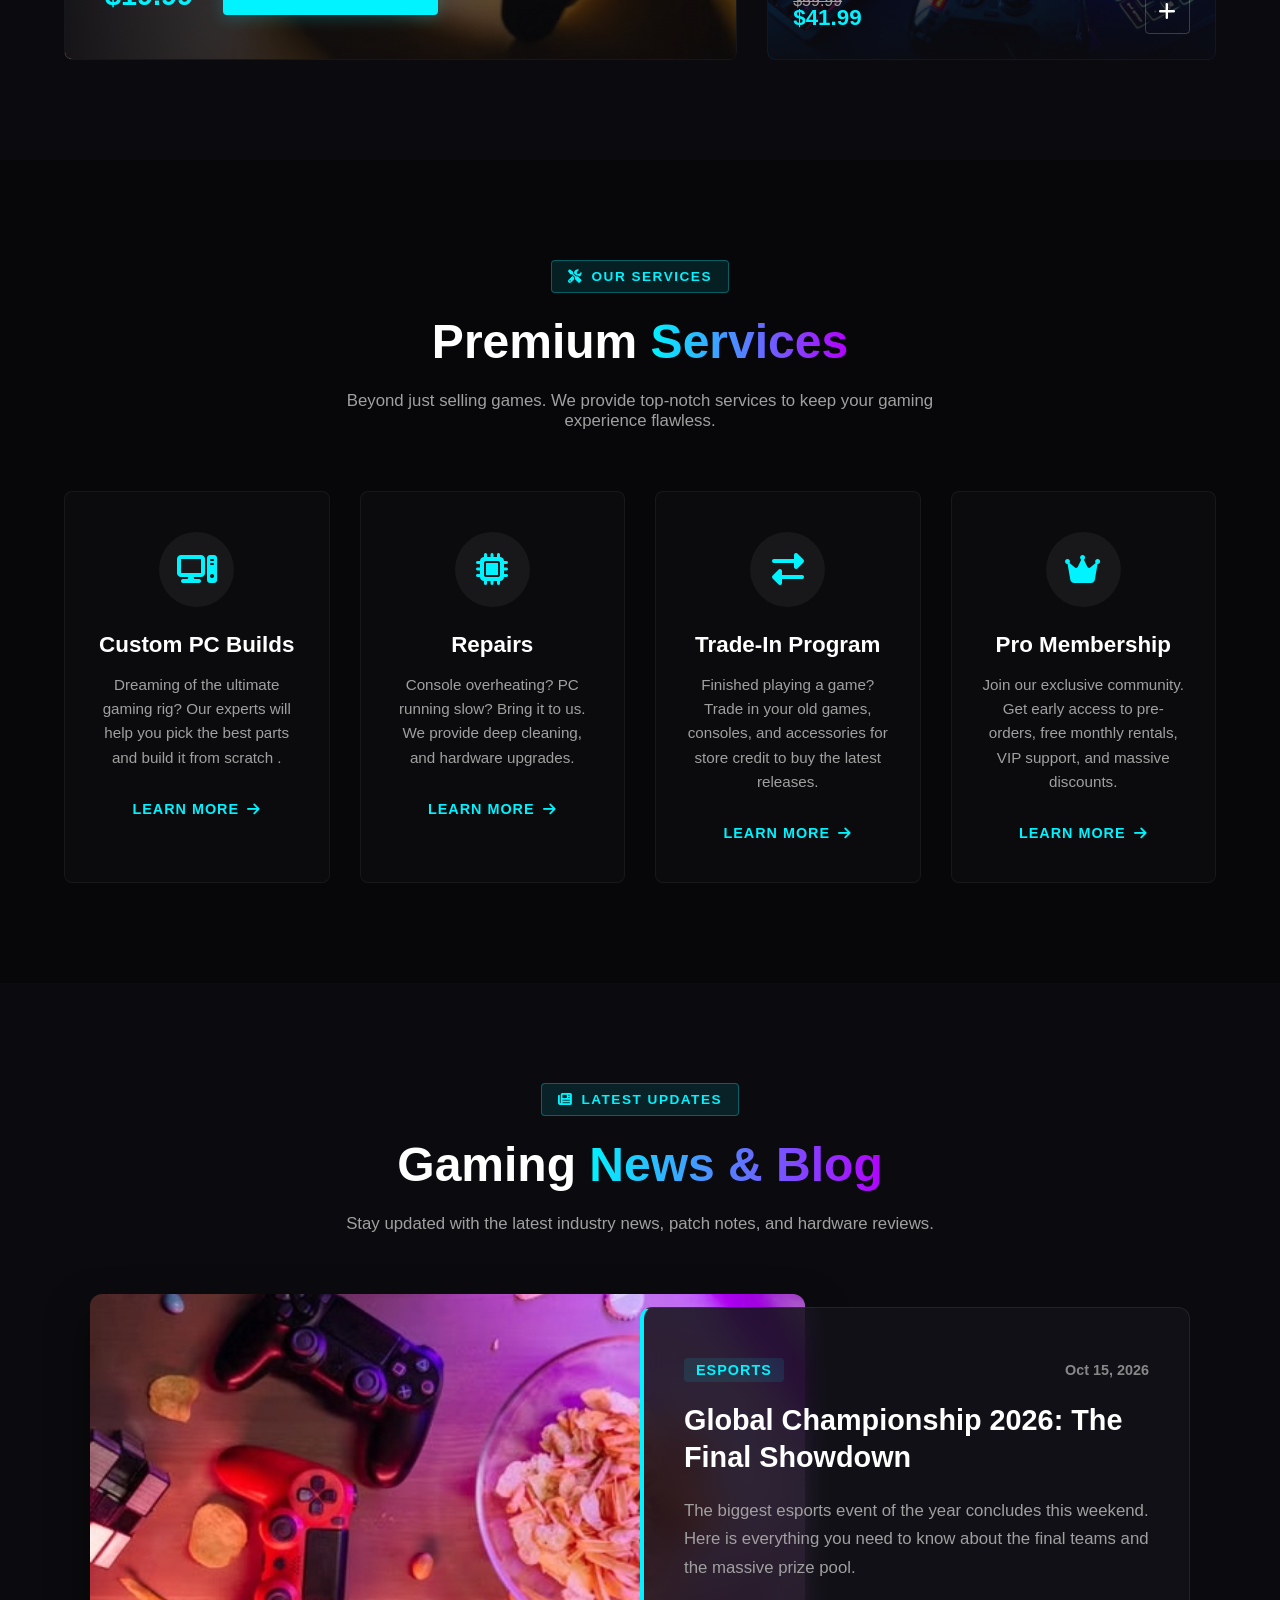
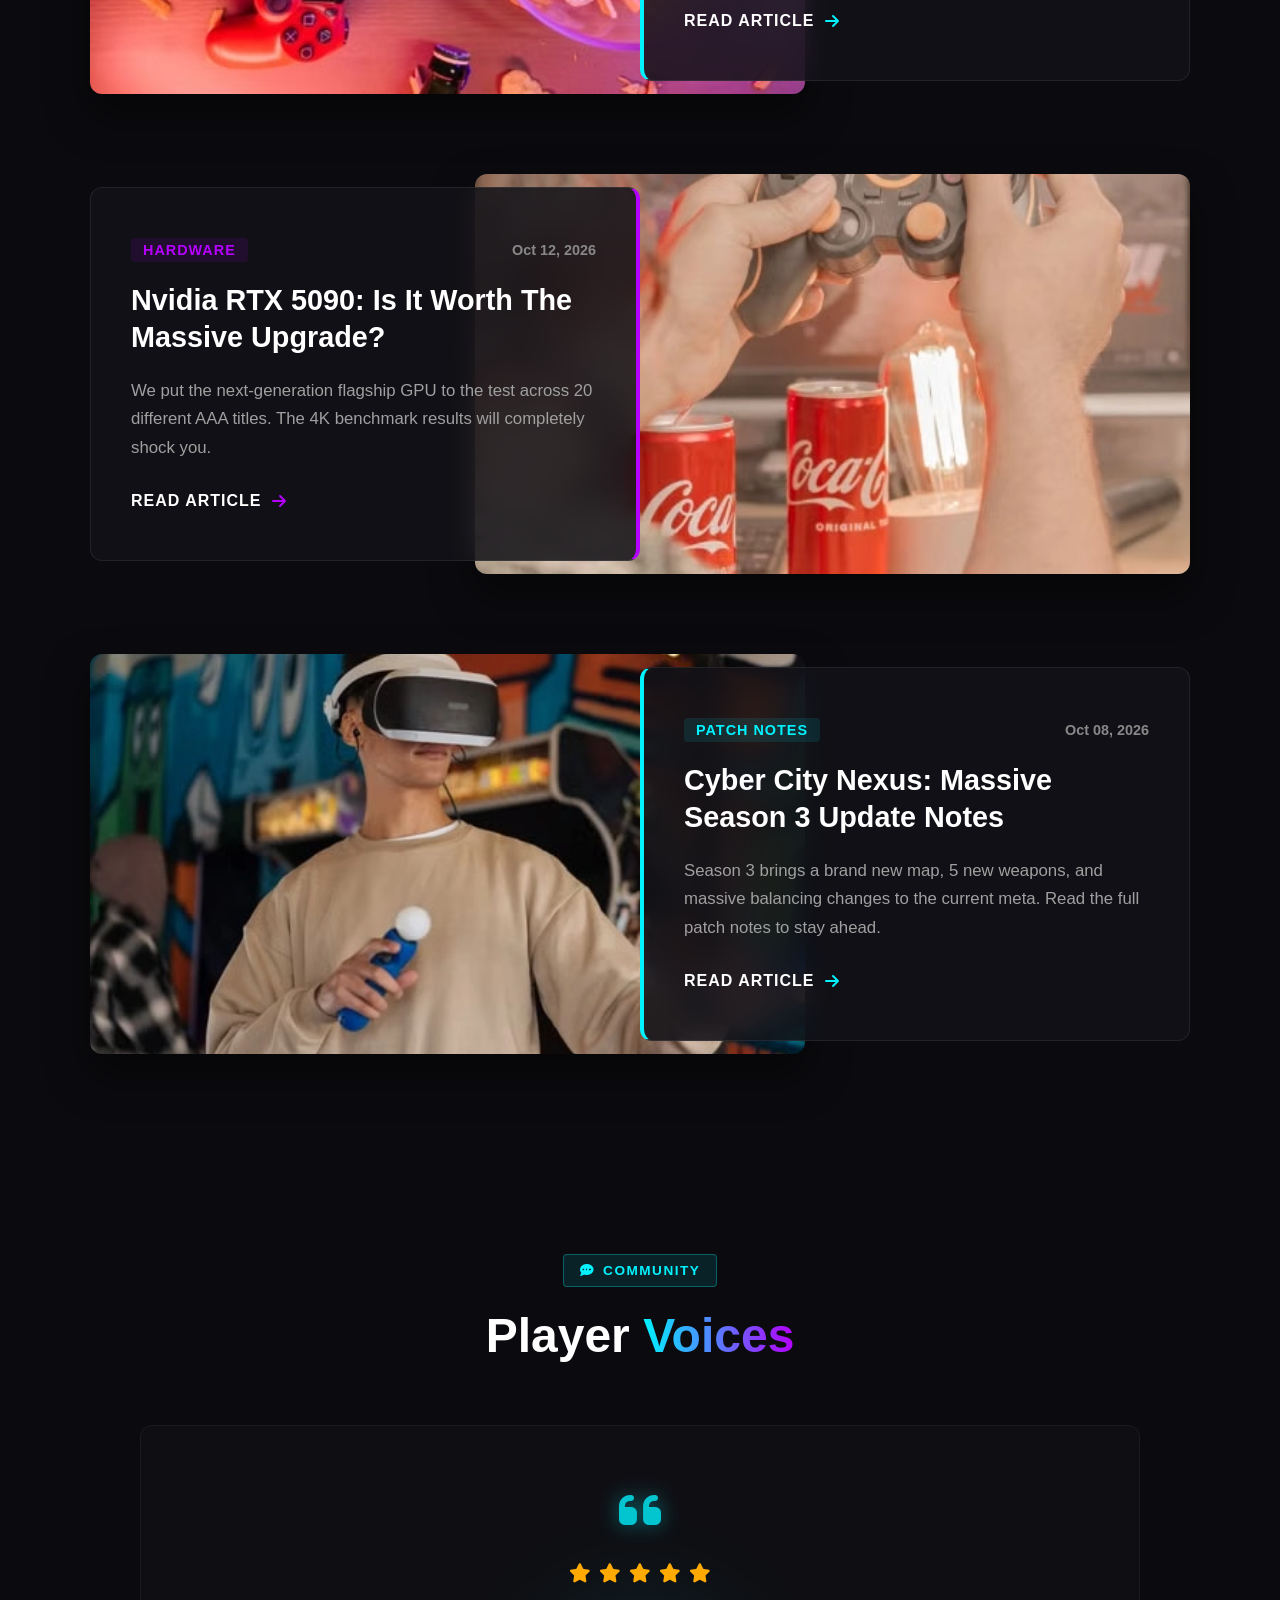
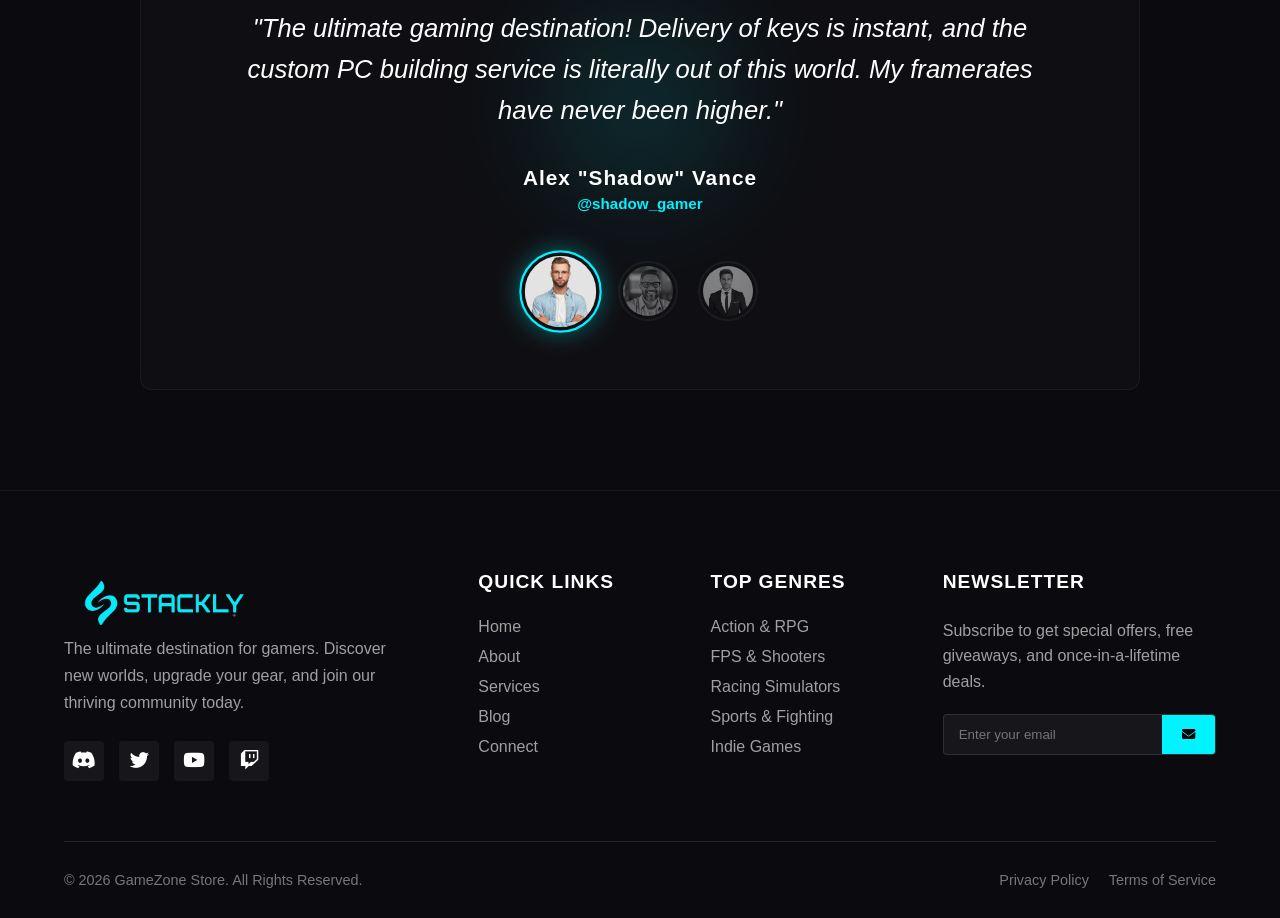
==== commit 55b96e10: "Gaming Store" ====
--- a/index.html
+++ b/index.html
@@ -997,7 +997,7 @@
                     <h4>Quick Links</h4>
                     <ul>
                         <li><a href="index.html">Home</a></li>
-                        <li><a href="about.html">About Us</a></li>
+                        <li><a href="about.html">About</a></li>
                         <li><a href="Service.html">Services</a></li>
                         <li><a href="blog.html">Blog</a></li>
                         <li><a href="contact.html">Connect</a></li>
--- a/gaming.css
+++ b/gaming.css
@@ -106,6 +106,7 @@
          top: 100%;
          left: -100%;
          width: 100%;
+         height: 100vh;
          background-color: #1a1a2e;
          flex-direction: column;
          align-items: center;
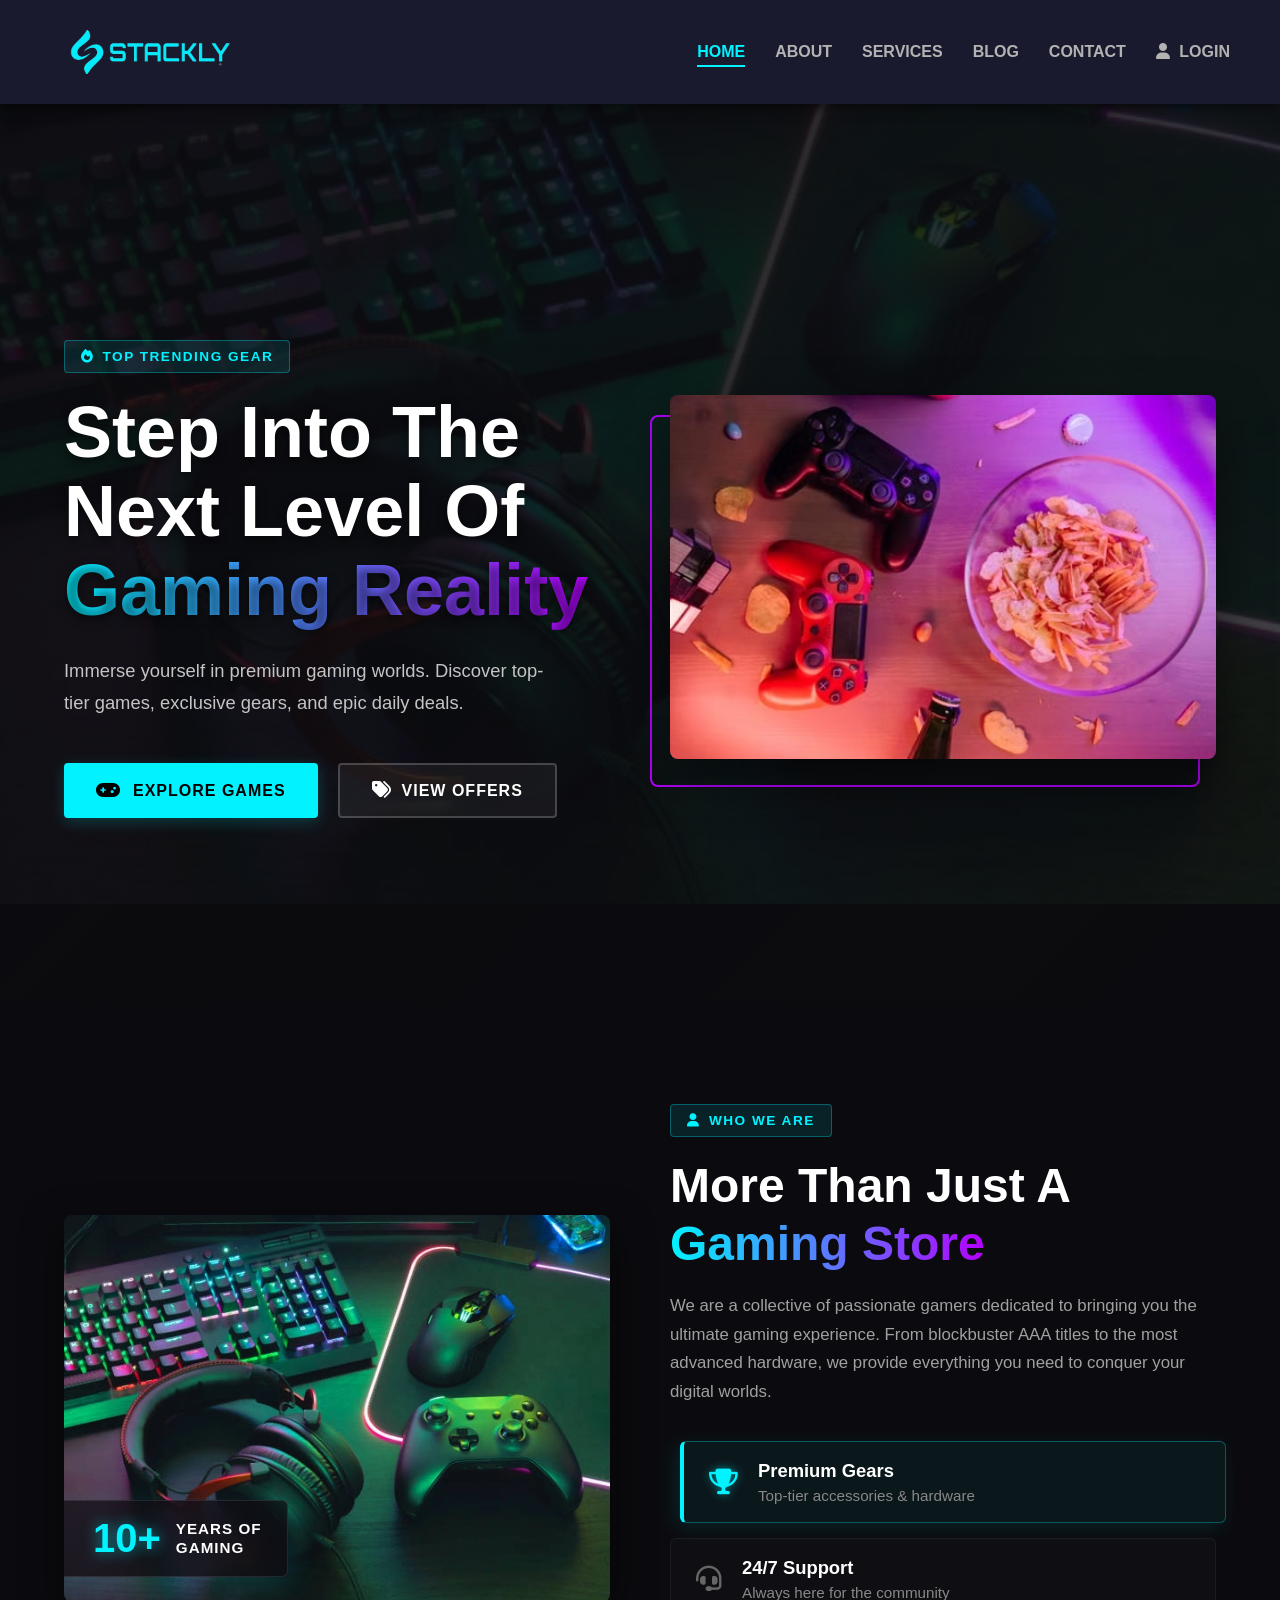
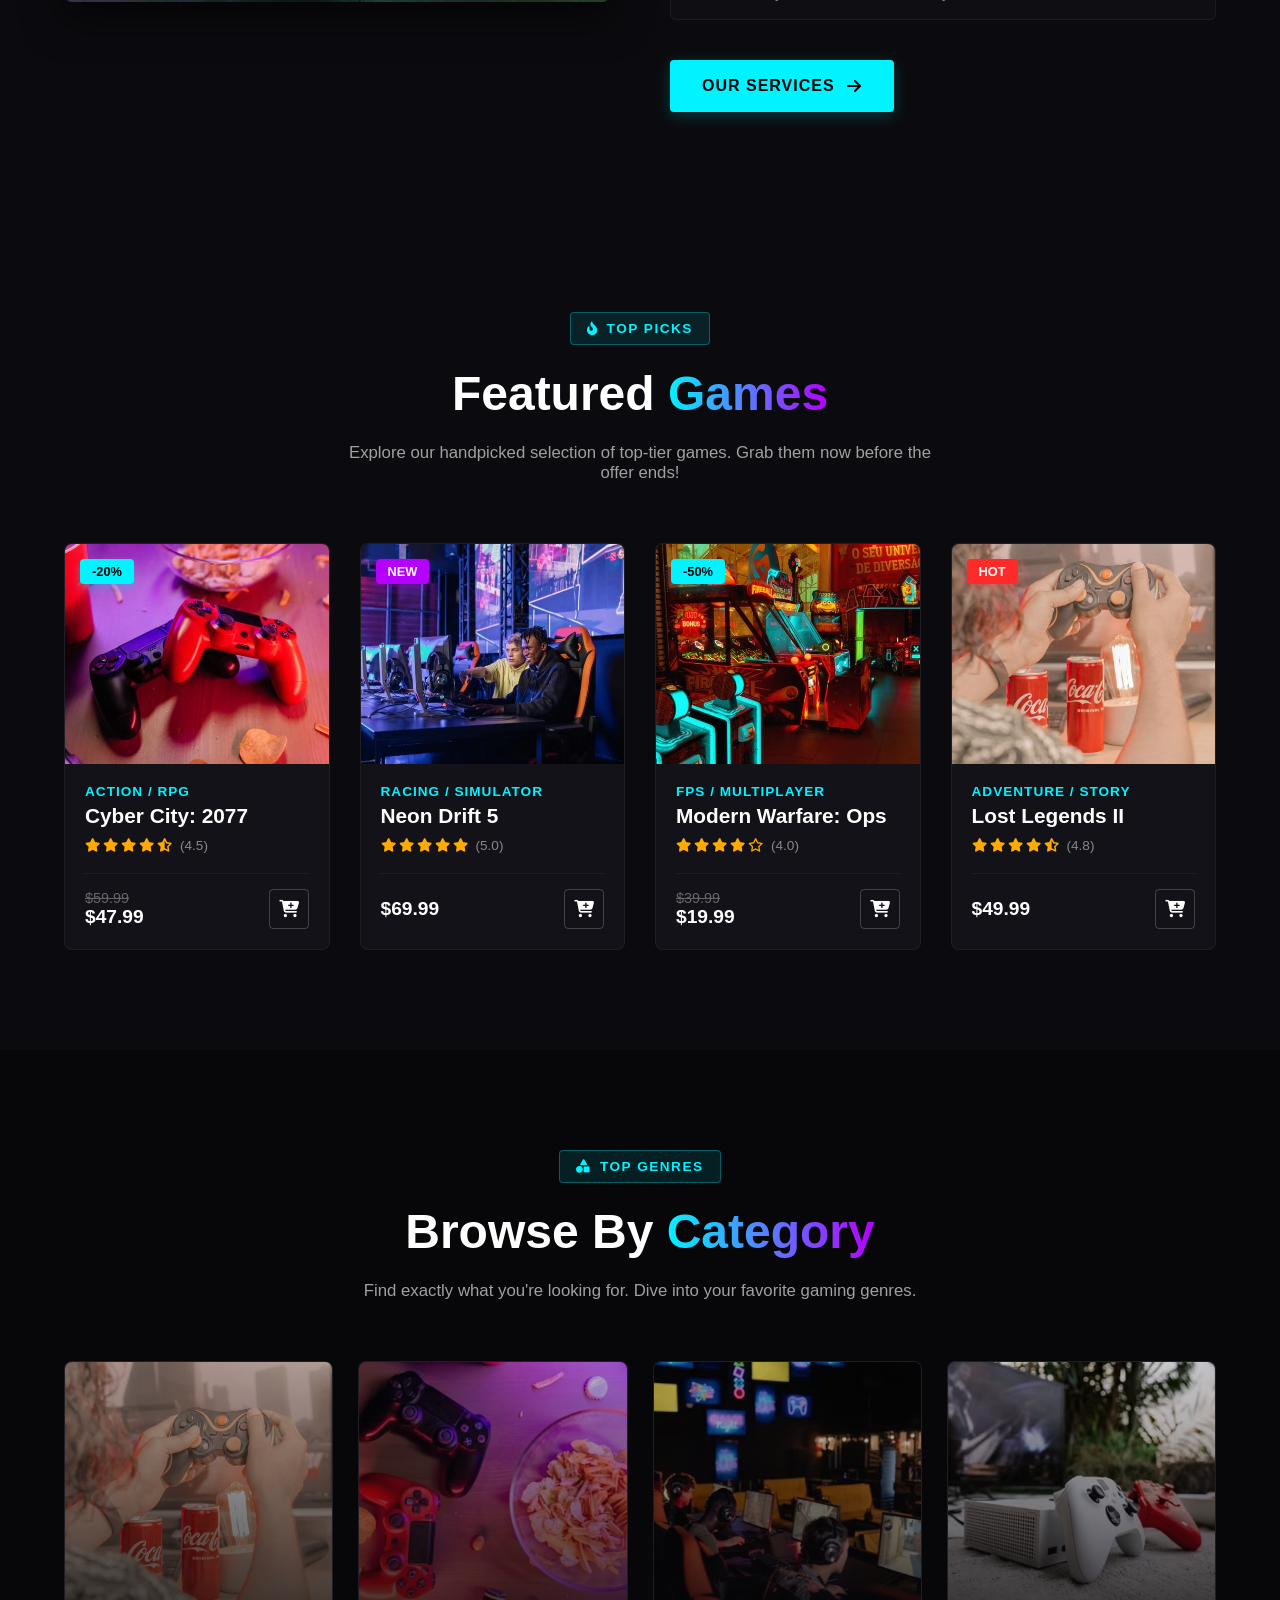
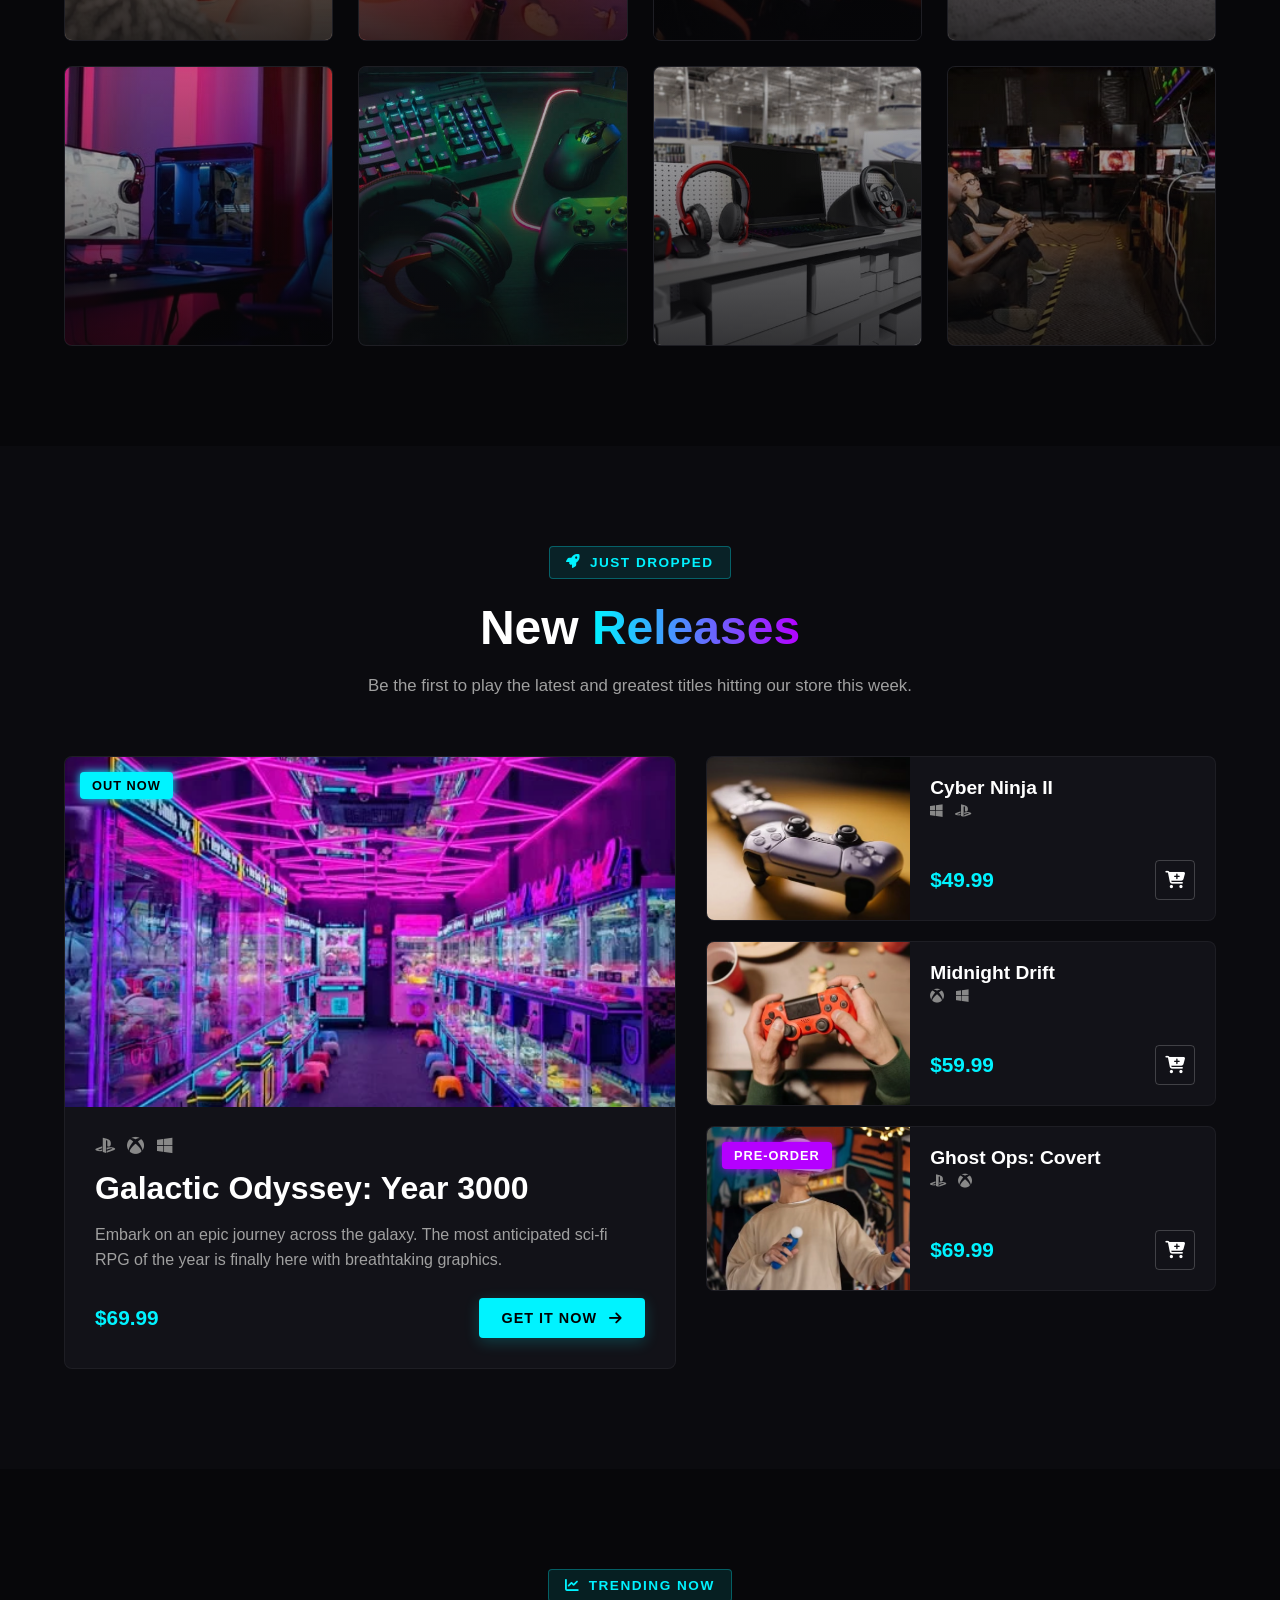
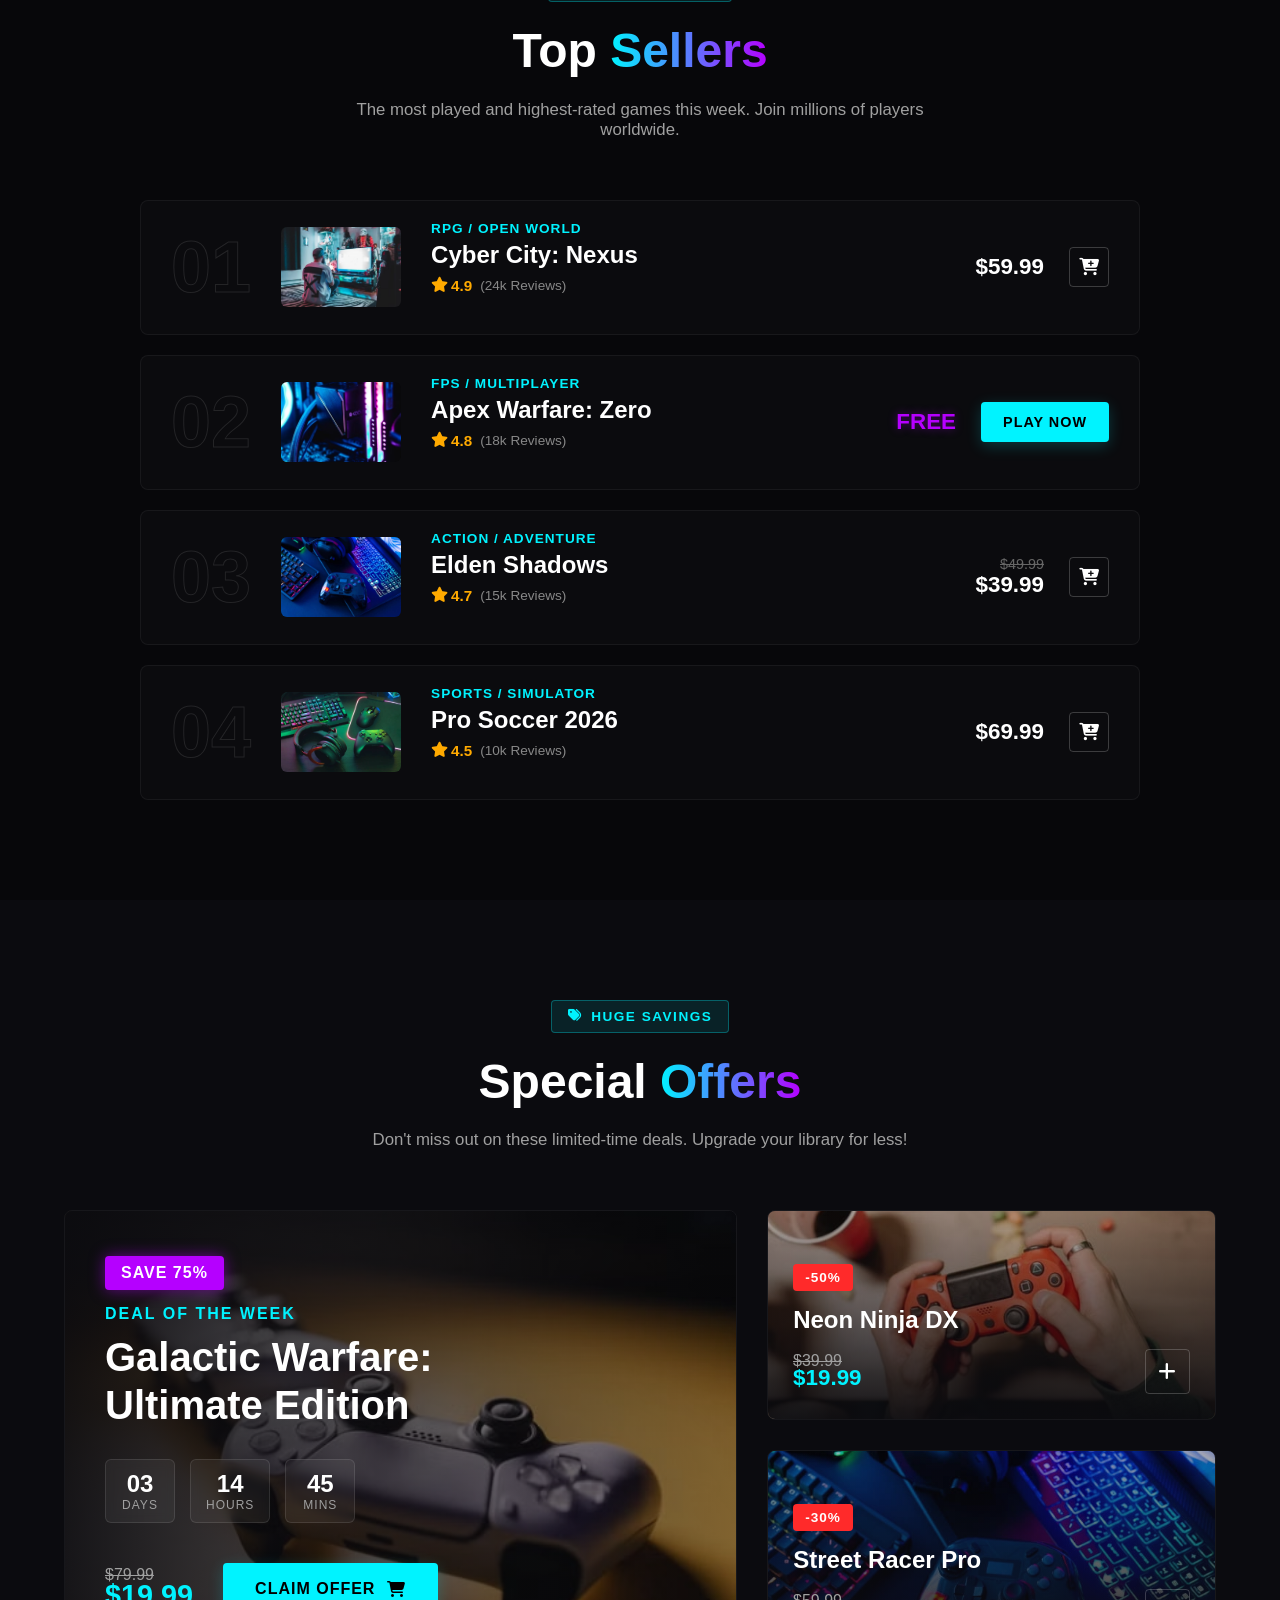
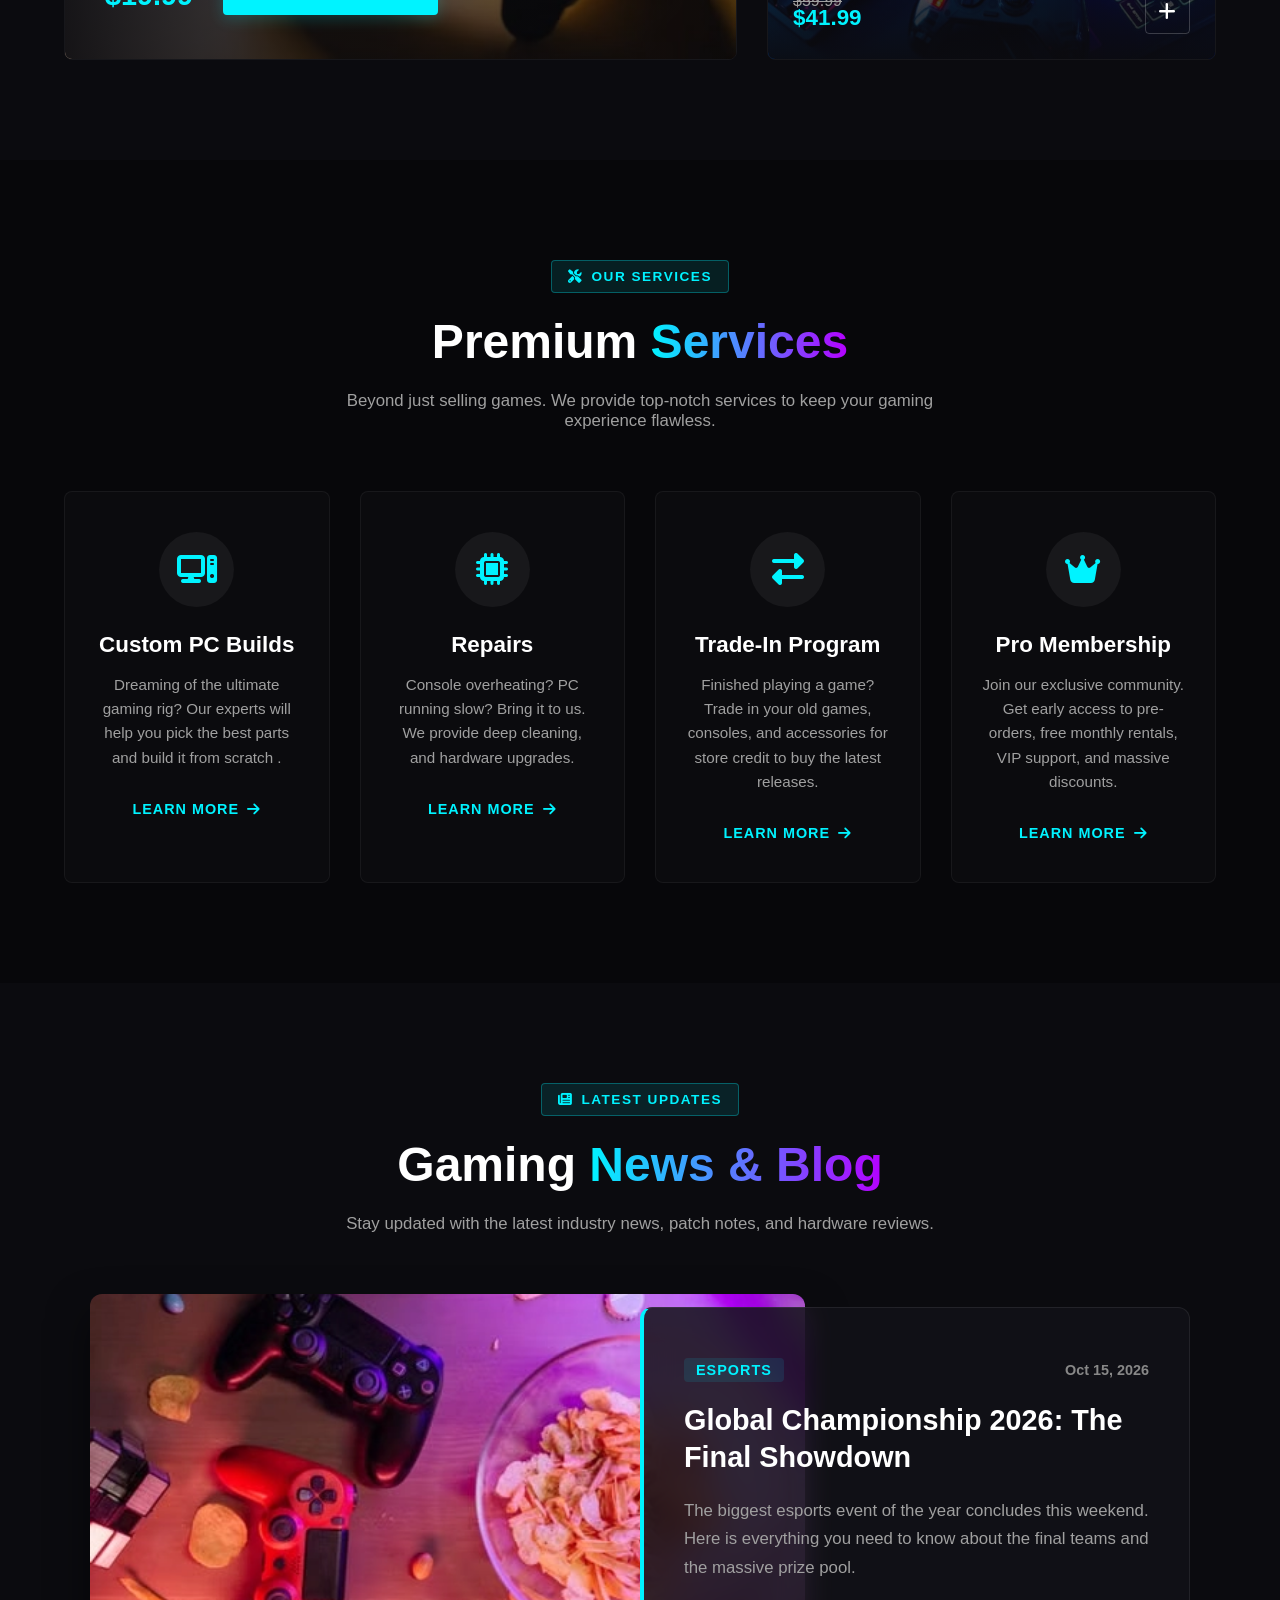
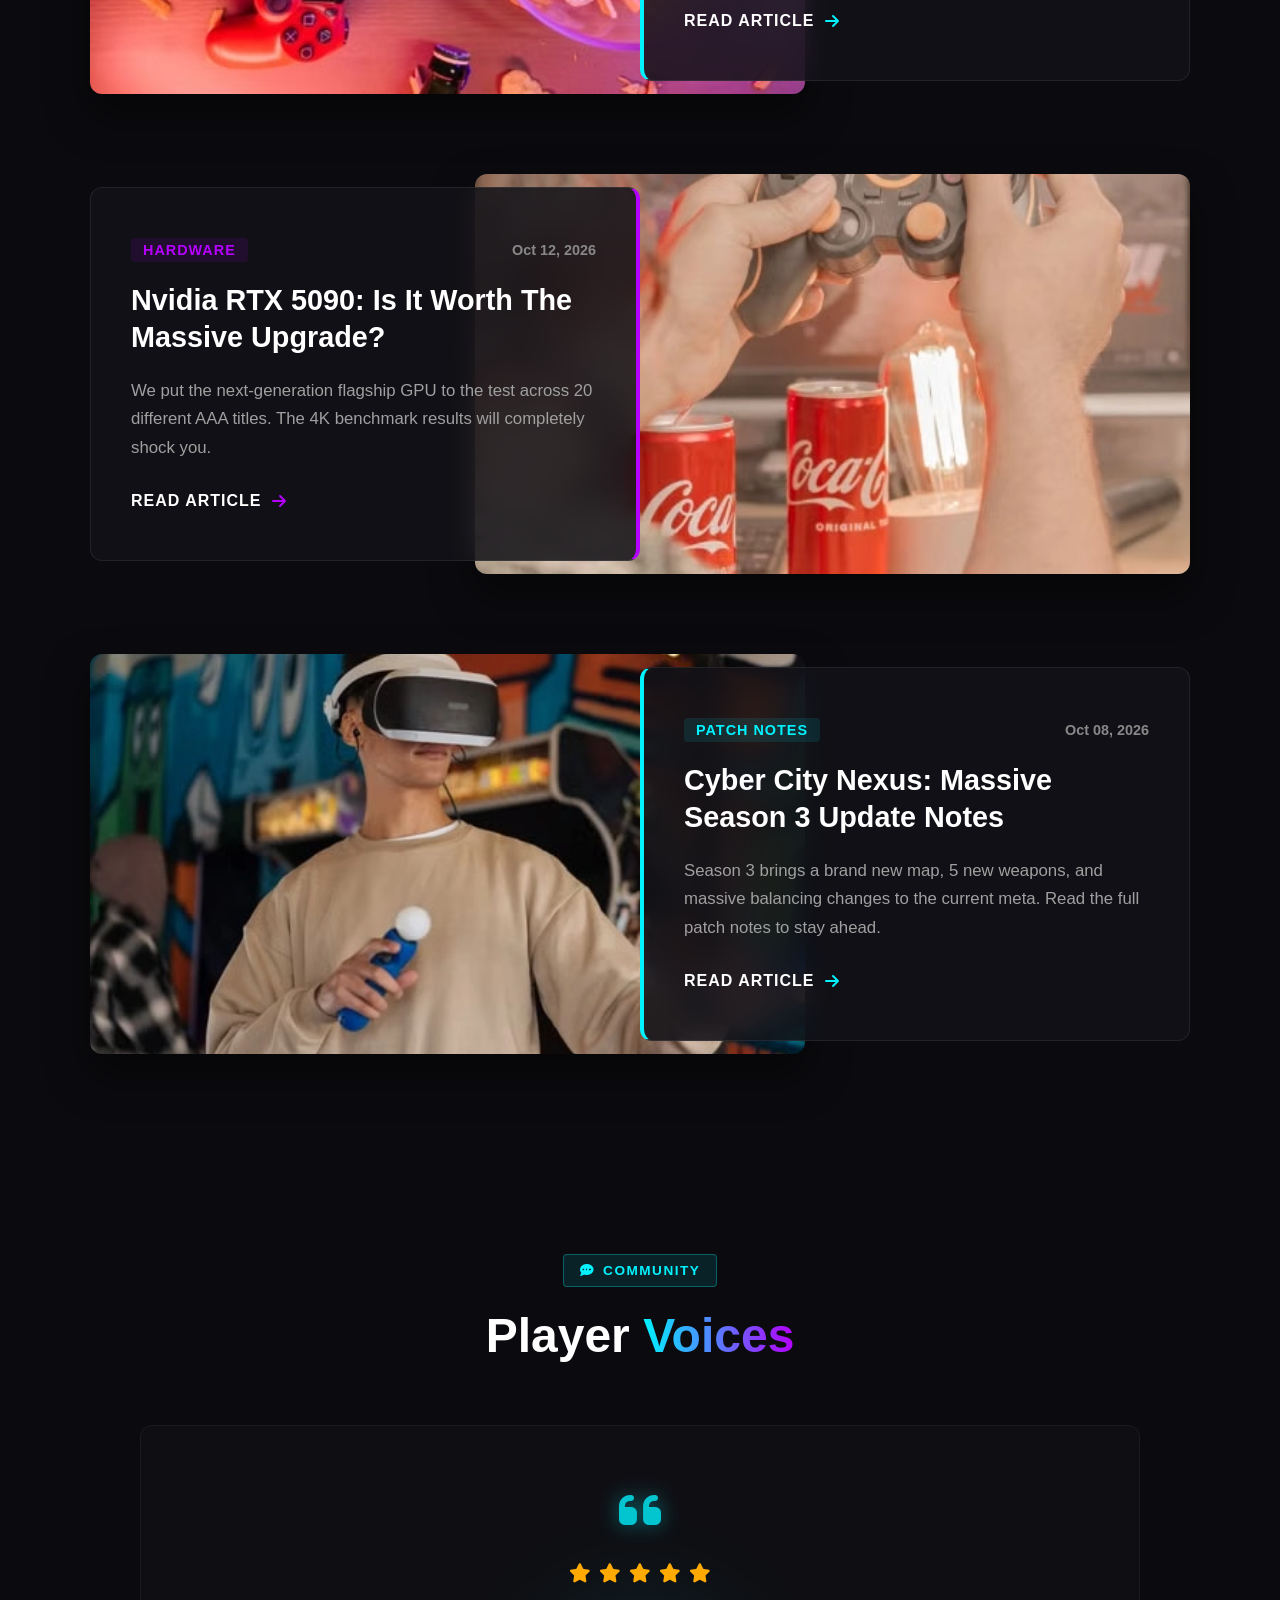
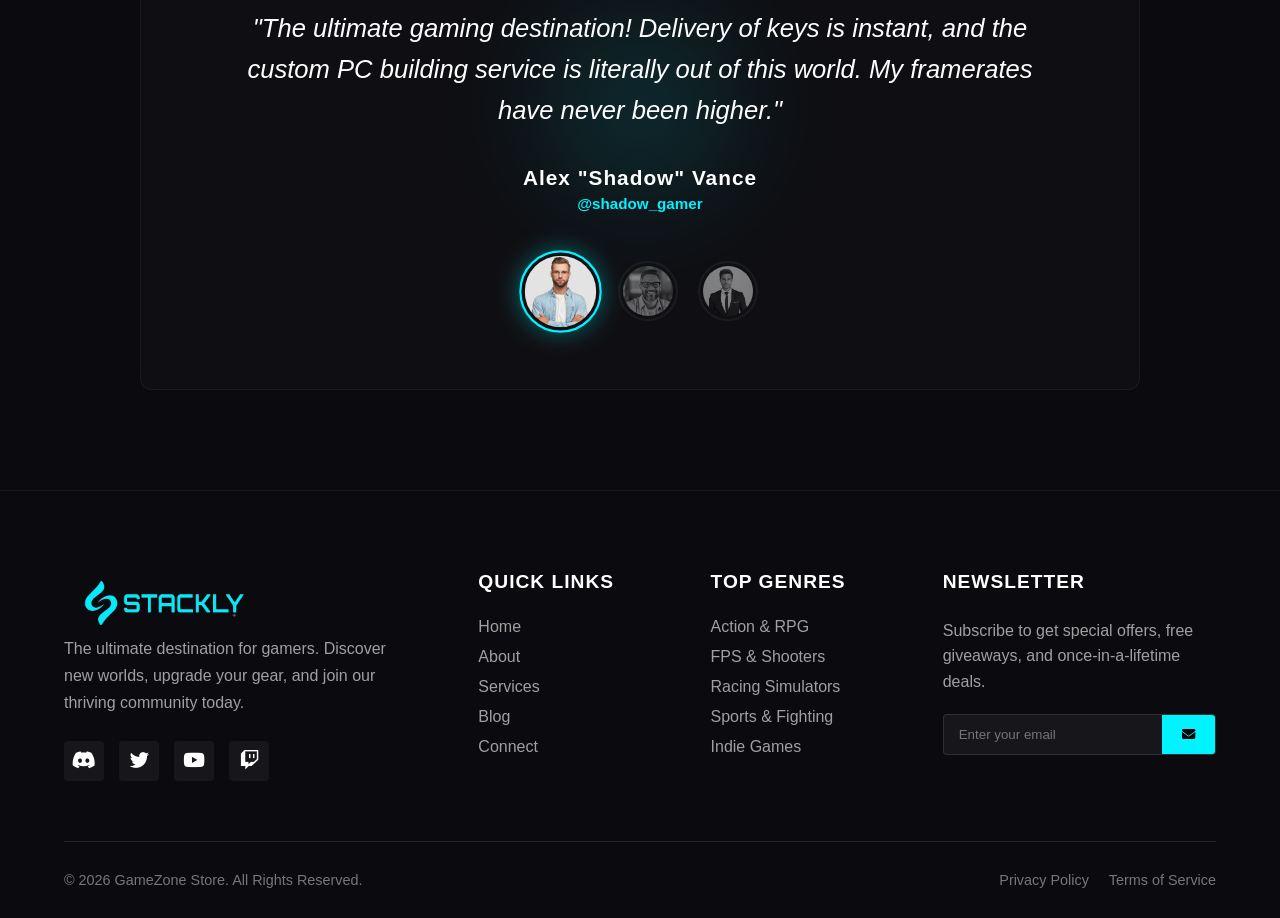
==== commit 1988beef: "Gaming Store" ====
--- a/index.html
+++ b/index.html
@@ -1080,7 +1080,6 @@
 
 
 
-
         function changeReview(index) {
 
             const reviews = document.querySelectorAll('.review-content');
